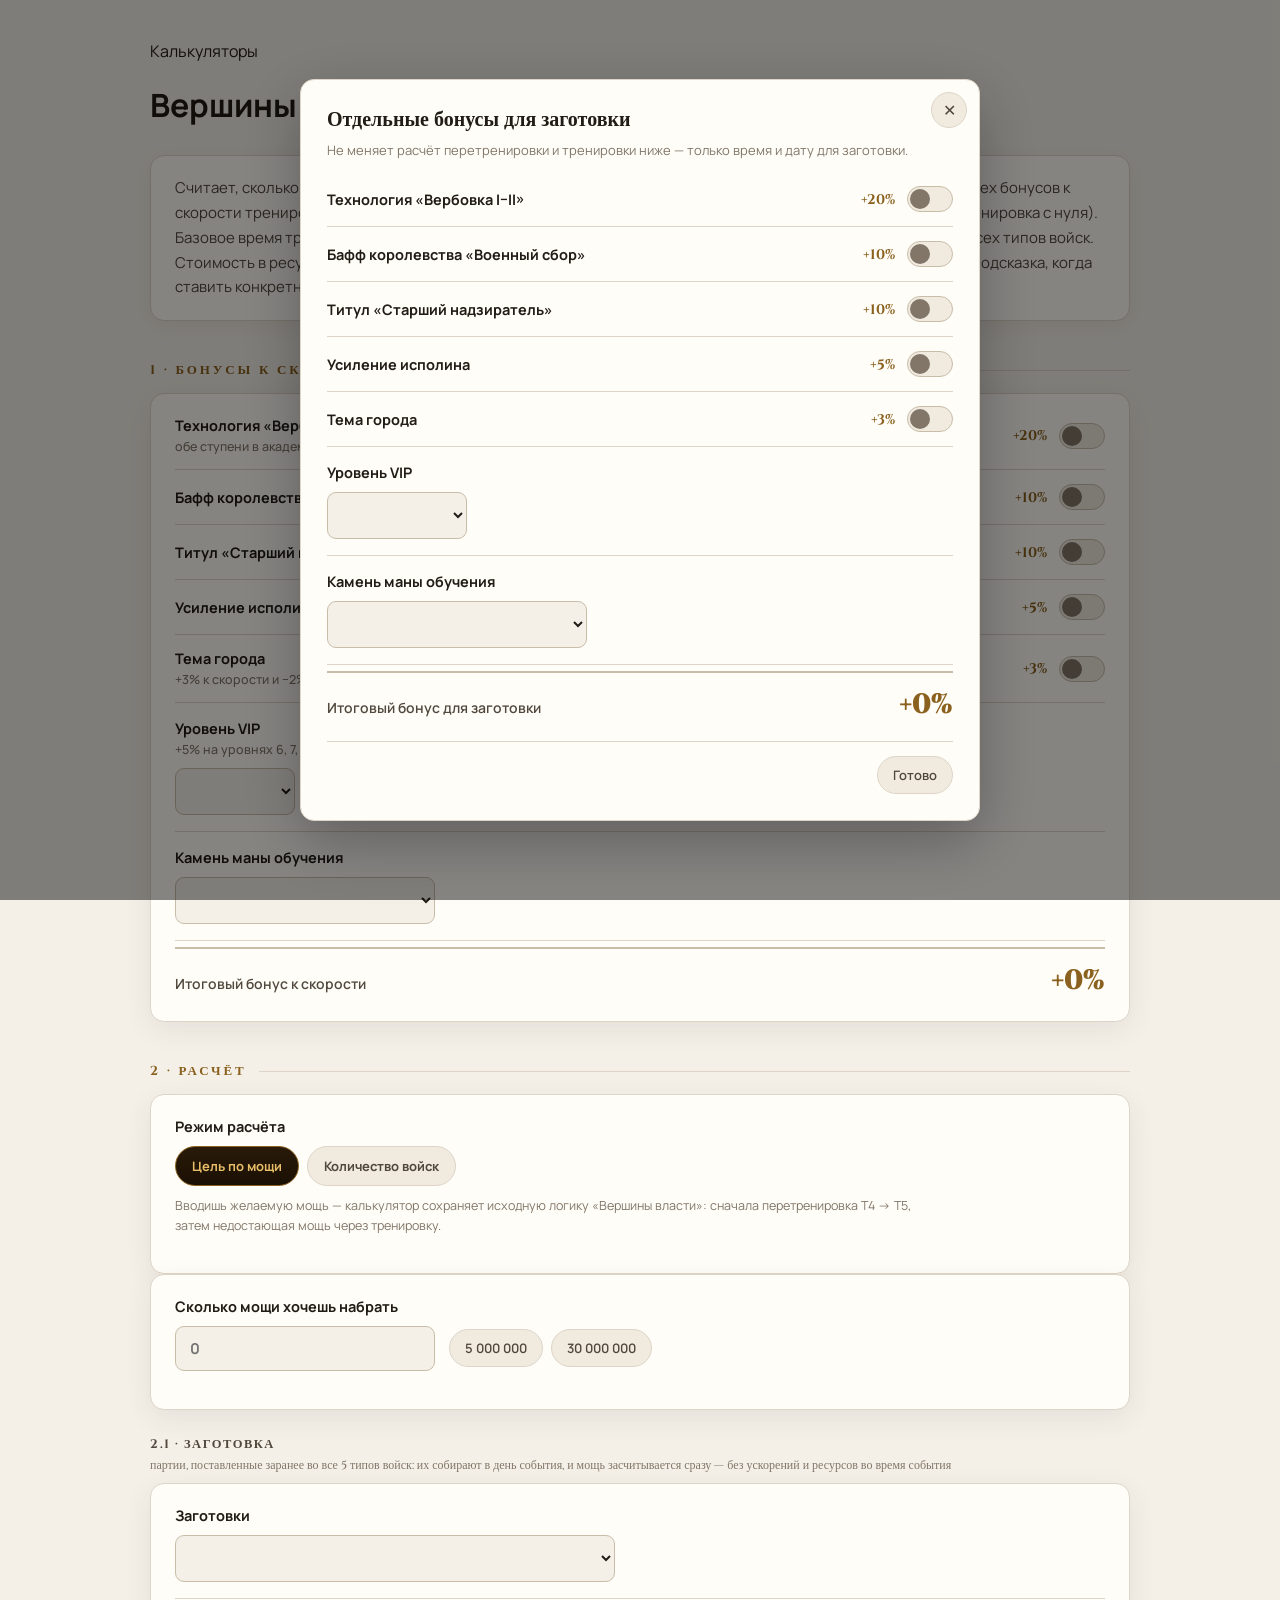
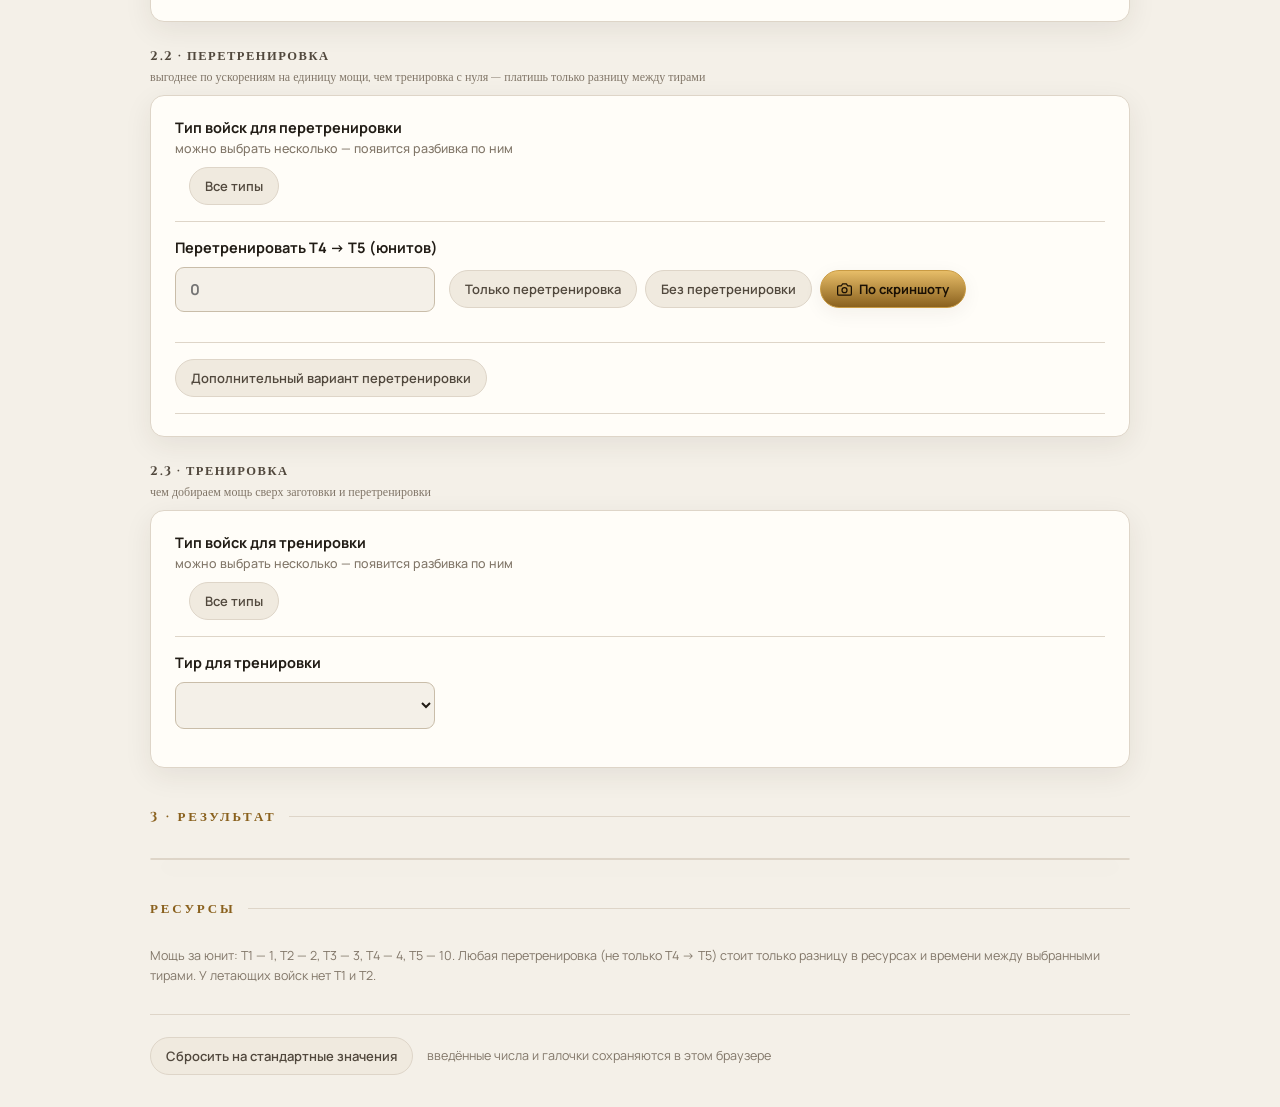
==== power-peak.html @ 8381208c "Add files via upload" ====
<!DOCTYPE html>
<html lang="ru">
<head>
<meta charset="UTF-8" />
<meta name="viewport" content="width=device-width, initial-scale=1.0" />
<title>Калькулятор «Вершины власти» — тренировка войск Call of Dragons | AKAME</title>
<meta name="description" content="Сколько ускорений и ресурсов нужно на тренировку войск в Call of Dragons, чтобы набрать нужную мощь: с учётом всех бонусов к скорости тренировки и перетренировки между любыми тирами." />
<link rel="canonical" href="https://callofdragons.ru/calculators/power-peak.html" />
<link rel="preconnect" href="https://fonts.googleapis.com">
<link rel="preconnect" href="https://fonts.gstatic.com" crossorigin>
<link href="https://fonts.googleapis.com/css2?family=Cinzel:wght@500;700;900&family=Manrope:wght@400;500;600;700&display=swap" rel="stylesheet">
<link rel="stylesheet" href="../styles.css?v=5e5e803d" />
<script>
// Тема ставится до первой отрисовки — иначе при тёмной теме страница моргает светлой.
try { document.documentElement.setAttribute('data-theme', localStorage.getItem('akame-theme') || 'light'); } catch (e) {}
</script>
<style>
/* .vt-modal-backdrop из общего styles.css задаёт display:grid явно, и это
перебивает браузерный [hidden]{display:none} — без этого правила модалка
остаётся видимой (и её не скрыть через .hidden), несмотря на атрибут. */
[hidden] { display: none !important; }
#ppPrepBonusModal[hidden] { display: none !important; }
#ppPrepBonusModal.vt-modal-backdrop {
  position: fixed !important; inset: 0 !important; z-index: 99999 !important;
  display: flex !important; align-items: center !important; justify-content: center !important;
  padding: 24px !important; box-sizing: border-box;
  background: rgba(0,0,0,.48) !important;
  opacity: 1 !important; visibility: visible !important;
}
#ppPrepBonusModal .vt-modal {
  width: min(680px, calc(100vw - 32px)); max-height: min(86vh, 760px);
  overflow: auto; margin: 0 !important; position: relative; box-sizing: border-box;
  background: var(--surface) !important; color: var(--ink) !important;
  border: 1px solid var(--line) !important; border-radius: var(--radius) !important;
  box-shadow: 0 20px 60px rgba(0,0,0,.28) !important;
  padding: 26px !important;
}
#ppPrepBonusModal .vt-modal-close {
  position: absolute; top: 12px; right: 12px; width: 36px; height: 36px;
  display: grid; place-items: center; border: 1px solid var(--line);
  border-radius: 50%; background: var(--surface-2); color: var(--ink-2);
  cursor: pointer; z-index: 2;
}
#ppPrepBonusModal .vt-modal-close:hover { border-color: var(--gold); color: var(--ink); }
#ppPrepBonusModal .vt-modal-title { font-family: 'Cinzel',serif; font-size: 20px; font-weight: 700; color: var(--ink); padding-right: 45px; margin-bottom: 8px; }
#ppPrepBonusModal .vt-modal-sub { color: var(--muted); font-size: 13px; line-height: 1.5; margin-bottom: 12px; }
#ppPrepBonusModal .vt-modal-btns { display:flex; justify-content:flex-end; gap:10px; margin-top:18px; padding-top:14px; border-top:1px solid var(--line); }

.pp-main { padding: 40px 32px 32px; }
.pp-wrap { max-width: 980px; margin: 0 auto; }
.pp-back { display: inline-flex; align-items: center; gap: 7px; font-size: 13px; font-weight: 600; color: var(--muted); margin-bottom: 18px; }
.pp-back:hover { color: var(--gold-deep); }
[data-theme="dark"] .pp-back:hover { color: var(--gold-bright); }

.pp-lead { background: var(--surface); border: 1px solid var(--line); border-radius: var(--radius); padding: 20px 24px; margin: 28px 0 40px; color: var(--ink-2); font-size: 15px; line-height: 1.65; box-shadow: var(--shadow-soft); }
.pp-lead b { color: var(--ink); }

.pp-step { font-family: 'Cinzel', serif; font-size: 13px; font-weight: 700; letter-spacing: 0.22em; text-transform: uppercase; color: var(--gold-deep); margin: 40px 0 14px; display: flex; align-items: center; gap: 12px; }
[data-theme="dark"] .pp-step { color: var(--gold-bright); }
.pp-step::after { content: ''; flex: 1; height: 1px; background: var(--line); }

.pp-subhead { font-family: 'Cinzel', serif; font-size: 12.5px; font-weight: 700; letter-spacing: 0.12em; text-transform: uppercase; color: var(--ink-2); margin: 26px 0 10px; }
.pp-subhead .sub { display: block; font-size: 12px; font-weight: 500; letter-spacing: normal; text-transform: none; color: var(--muted); margin-top: 4px; }

.pp-card { background: var(--surface); border: 1px solid var(--line); border-radius: var(--radius); padding: 8px 24px; box-shadow: var(--shadow-card); }
.pp-card.pad { padding: 22px 24px; }

.pp-row { display: flex; align-items: center; justify-content: space-between; gap: 16px; padding: 14px 0; border-bottom: 1px solid var(--line); cursor: pointer; user-select: none; }
.pp-row:last-child { border-bottom: none; }
.pp-row-lbl { font-size: 14.5px; font-weight: 700; color: var(--ink); }
.pp-row-lbl .sub { display: block; font-size: 12.5px; font-weight: 500; color: var(--muted); margin-top: 3px; }
.pp-row-right { display: flex; align-items: center; gap: 12px; flex-shrink: 0; }
.pp-bonus { font-family: 'Cinzel', serif; font-size: 14px; font-weight: 700; color: var(--gold-deep); white-space: nowrap; }
[data-theme="dark"] .pp-bonus { color: var(--gold-bright); }

.pp-sw { width: 46px; height: 26px; border-radius: 999px; background: var(--surface-2); border: 1px solid var(--line-strong); position: relative; flex-shrink: 0; transition: background 0.2s, border-color 0.2s; }
.pp-sw.on { background: linear-gradient(180deg, var(--gold-bright), var(--gold-deep)); border-color: var(--gold-deep); }
.pp-sw-knob { position: absolute; top: 2px; left: 2px; width: 20px; height: 20px; border-radius: 50%; background: var(--muted); transition: transform 0.2s, background 0.2s; }
.pp-sw.on .pp-sw-knob { transform: translateX(20px); background: #fffaf0; }

.pp-field { padding: 16px 0; border-bottom: 1px solid var(--line); }
.pp-field:last-child { border-bottom: none; }
.pp-card.pad .pp-field:first-child { padding-top: 0; }
.pp-label { display: block; font-size: 14.5px; font-weight: 700; color: var(--ink); margin-bottom: 10px; }
.pp-label .sub { display: block; font-size: 12.5px; font-weight: 500; color: var(--muted); margin-top: 3px; }

.pp-input, .pp-select { width: 100%; max-width: 260px; background: var(--bg); border: 1px solid var(--line-strong); border-radius: var(--radius-sm); color: var(--ink); font: 700 15px 'Manrope', sans-serif; padding: 11px 14px; transition: border-color 0.15s, box-shadow 0.15s; }
.pp-select { cursor: pointer; }
.pp-input:focus, .pp-select:focus { outline: none; border-color: var(--gold); box-shadow: 0 0 0 3px rgba(212,165,72,0.18); }
.pp-inline { display: flex; align-items: center; gap: 14px; flex-wrap: wrap; }

.pp-total { display: flex; align-items: baseline; justify-content: space-between; gap: 16px; padding: 18px 0 4px; margin-top: 6px; border-top: 2px solid var(--line-strong); }
.pp-total-lbl { font-size: 14px; font-weight: 600; color: var(--ink-2); }
.pp-total-val { font-family: 'Cinzel', serif; font-size: 28px; font-weight: 900; color: var(--gold-deep); line-height: 1; }
[data-theme="dark"] .pp-total-val { color: var(--gold-bright); }
.pp-total-sub { font-size: 12.5px; color: var(--muted); padding-bottom: 14px; }

.pp-quick-row { display: flex; gap: 8px; flex-wrap: wrap; }
.pp-quick { padding: 9px 15px; border-radius: 999px; background: var(--surface-2); color: var(--ink-2); border: 1px solid var(--line); font: 600 13px 'Manrope', sans-serif; cursor: pointer; white-space: nowrap; transition: all 0.2s; }
.pp-quick:hover { border-color: var(--gold); color: var(--ink); }
.pp-quick:disabled { opacity: 0.45; cursor: default; border-color: var(--line); color: var(--muted); }
.pp-quick.active { border-color: var(--gold-deep); color: var(--ink); background: linear-gradient(180deg, #2a1a08 0%, #1a1004 100%); color: var(--gold-bright); }
[data-theme="dark"] .pp-quick.active { background: linear-gradient(180deg, var(--gold-bright), var(--gold)); color: #1a1004; border-color: var(--gold-bright); }

.pp-split-after { margin-top: 20px; }
.pp-split-hdr { font-size: 13.5px; font-weight: 700; color: var(--ink-2); margin-bottom: 10px; }
.pp-split-hdr b { font-family: 'Cinzel', serif; color: var(--gold-deep); font-size: 15px; }
[data-theme="dark"] .pp-split-hdr b { color: var(--gold-bright); }
.pp-split-bar { position: relative; height: 28px; border-radius: var(--radius-sm); background: var(--bg); border: 1px solid var(--line); display: flex; overflow: hidden; }
.pp-split-seg { height: 100%; flex-shrink: 0; }
.pp-split-handle { position: absolute; top: 50%; width: 16px; height: 16px; border-radius: 50%; background: var(--surface); border: 2px solid var(--ink-2); transform: translate(-50%,-50%); cursor: ew-resize; box-shadow: 0 2px 6px rgba(0,0,0,0.3); touch-action: none; z-index: 2; transition: border-color 0.12s; }
.pp-split-handle:hover, .pp-split-handle.dragging { border-color: var(--gold-deep); background: var(--gold-bright); }
.pp-split-inputs { display: grid; grid-template-columns: repeat(auto-fit, minmax(118px, 1fr)); gap: 10px; margin-top: 12px; }
.pp-split-in { display: flex; flex-direction: column; gap: 6px; min-width: 0; }
.pp-split-in-lbl { display: flex; align-items: center; gap: 6px; font-size: 11px; font-weight: 700; color: var(--muted); text-transform: uppercase; letter-spacing: 0.04em; white-space: nowrap; overflow: hidden; text-overflow: ellipsis; }
.pp-split-dot { width: 9px; height: 9px; border-radius: 50%; flex-shrink: 0; }
.pp-split-in input { width: 100%; background: var(--bg); border: 1px solid var(--line-strong); border-radius: var(--radius-sm); color: var(--ink); font: 700 14px 'Manrope', sans-serif; padding: 9px 6px; text-align: center; min-width: 0; }
.pp-split-in input:focus { outline: none; border-color: var(--gold); }

.pp-tiles { display: grid; grid-template-columns: repeat(auto-fit, minmax(220px, 1fr)); gap: 18px; }
.pp-tile { background: var(--surface); border: 1px solid var(--line); border-radius: var(--radius); padding: 20px 22px; box-shadow: var(--shadow-card); }
.pp-tile.hero { background: linear-gradient(180deg, color-mix(in srgb, var(--gold-bright) 22%, var(--surface)) 0%, var(--surface) 100%); border-color: var(--gold); }
.pp-tile-lbl { font-size: 11.5px; font-weight: 700; letter-spacing: 0.1em; text-transform: uppercase; color: var(--muted); margin-bottom: 10px; }
.pp-tile-val { font-family: 'Cinzel', serif; font-size: 30px; font-weight: 900; color: var(--ink); line-height: 1.1; word-break: break-word; }
.pp-tile-val.time { font-size: 24px; color: var(--gold-deep); }
[data-theme="dark"] .pp-tile-val.time { color: var(--gold-bright); }
.pp-tile-sub { font-size: 12.5px; color: var(--muted); margin-top: 8px; }

.pp-table { background: var(--surface); border: 1px solid var(--line); border-radius: var(--radius); overflow: hidden; margin-top: 18px; box-shadow: var(--shadow-card); }
.pp-tr { display: grid; grid-template-columns: 1.6fr repeat(3, 1fr); gap: 14px; align-items: center; padding: 15px 22px; border-bottom: 1px solid var(--line); font-size: 14px; }
.pp-tr:last-child { border-bottom: none; }
.pp-tr.head { background: var(--surface-2); font-size: 11px; font-weight: 700; letter-spacing: 0.08em; text-transform: uppercase; color: var(--muted); padding: 11px 22px; }
.pp-td-name { font-weight: 700; color: var(--ink); }
.pp-td-name .sub { display: block; font-size: 12px; font-weight: 500; color: var(--muted); margin-top: 2px; }
.pp-td { text-align: right; font-weight: 700; color: var(--ink-2); white-space: nowrap; }
.pp-td.gold { color: var(--gold-deep); }
[data-theme="dark"] .pp-td.gold { color: var(--gold-bright); }

.pp-res { display: grid; grid-template-columns: repeat(auto-fit, minmax(150px, 1fr)); gap: 14px; }
.pp-res-item { background: var(--surface); border: 1px solid var(--line); border-radius: var(--radius); padding: 16px 18px; display: flex; align-items: center; gap: 13px; box-shadow: var(--shadow-soft); }
.pp-res-ico { width: 36px; height: 36px; flex-shrink: 0; object-fit: contain; }
.pp-res-name { font-size: 11.5px; font-weight: 700; letter-spacing: 0.06em; text-transform: uppercase; color: var(--muted); }
.pp-res-val { font-family: 'Cinzel', serif; font-size: 19px; font-weight: 700; color: var(--ink); margin-top: 3px; }

.pp-note { border: 1px dashed var(--line-strong); border-radius: var(--radius-sm); padding: 14px 18px; font-size: 13px; color: var(--muted); line-height: 1.6; margin-top: 16px; }
.pp-hint { font-size: 12.5px; color: var(--muted); margin-top: 14px; line-height: 1.6; }
.pp-reset-row { display: flex; align-items: center; gap: 14px; flex-wrap: wrap; margin-top: 28px; padding-top: 22px; border-top: 1px solid var(--line); }
.pp-reset-note { font-size: 12.5px; color: var(--muted); }
.pp-prep-info { font-size: 13px; font-weight: 600; color: var(--gold-deep); margin-top: 8px; }
.pp-prep-info:empty { display: none; }
[data-theme="dark"] .pp-prep-info { color: var(--gold-bright); }

.pp-bonus-row { display: flex; align-items: center; justify-content: space-between; gap: 14px; flex-wrap: wrap; }
.pp-check { display: inline-flex; align-items: center; gap: 7px; font-size: 12.5px; font-weight: 600; color: var(--ink-2); cursor: pointer; white-space: nowrap; }
.pp-check input { width: 16px; height: 16px; accent-color: var(--gold-deep); cursor: pointer; }
.pp-advice { font-size: 13px; font-weight: 600; color: var(--ink-2); margin-top: 10px; line-height: 1.55; }
.pp-advice:empty { display: none; }
.pp-label-note { font-size: 12.5px; font-weight: 500; color: var(--muted); text-transform: none; letter-spacing: normal; }
.pp-inline-edit { background: none; border: none; padding: 0; font: inherit; font-weight: 700; color: var(--gold-deep); border-bottom: 1px dashed var(--gold-deep); cursor: pointer; }
[data-theme="dark"] .pp-inline-edit { color: var(--gold-bright); border-bottom-color: var(--gold-bright); }
.pp-inline-edit:hover { opacity: 0.8; }
.pp-advice input[type="datetime-local"] { background: var(--bg); border: 1px solid var(--line-strong); border-radius: var(--radius-sm); color: var(--ink); font: 700 13px 'Manrope', sans-serif; padding: 6px 8px; }

.pp-scan-btn { margin-left: auto; display: inline-flex; align-items: center; gap: 7px; padding: 9px 16px; border-radius: 999px; border: 1px solid var(--gold); background: linear-gradient(180deg, var(--gold-bright), var(--gold-deep)); color: #1a1004; font: 700 13px 'Manrope', sans-serif; cursor: pointer; white-space: nowrap; transition: filter 0.2s, transform 0.2s; box-shadow: var(--shadow-soft); }
.pp-scan-btn:hover { filter: brightness(1.08); transform: translateY(-1px); }
.pp-scan-btn:disabled { opacity: 0.65; cursor: default; transform: none; }
.pp-spin { animation: pp-spin 0.8s linear infinite; }
@keyframes pp-spin { to { transform: rotate(360deg); } }
.pp-scan-available { display: flex; align-items: center; gap: 12px; flex-wrap: wrap; margin-top: 10px; padding: 12px 16px; border: 1px dashed var(--gold); border-radius: var(--radius-sm); background: color-mix(in srgb, var(--gold-bright) 8%, transparent); font-size: 12.5px; color: var(--ink-2); line-height: 1.6; }
.pp-scan-available b { color: var(--ink); }

@media (max-width: 760px) {
.pp-main { padding: 28px 16px 24px; }
.pp-card, .pp-card.pad { padding-left: 18px; padding-right: 18px; }
.pp-input { max-width: none; }
/* Шапка таблицы на телефоне не помещается, поэтому подписи колонок
переезжают в сами ячейки. */
.pp-tr { grid-template-columns: 1fr; gap: 4px; padding: 14px 18px; }
.pp-tr.head { display: none; }
.pp-td { display: flex; justify-content: space-between; align-items: baseline; text-align: left; }
.pp-td::before { content: attr(data-l); font-size: 11.5px; font-weight: 700; letter-spacing: 0.06em; text-transform: uppercase; color: var(--muted); }
.pp-td-name { margin-bottom: 8px; }
.pp-tile-val { font-size: 26px; }
}
</style>

<style>
/* Дополнения для режима ручного количества — исходный CSS калькулятора сохранён выше. */
.pp-mode-card { margin-top: 14px; }
.pp-mode-switch { display:flex; gap:8px; flex-wrap:wrap; }
.pp-mode-btn { border:1px solid var(--line); background:var(--surface-2); color:var(--ink-2); border-radius:999px; padding:10px 16px; font:700 13px 'Manrope',sans-serif; cursor:pointer; }
.pp-mode-btn.active { background:linear-gradient(180deg,#2a1a08 0%,#1a1004 100%); color:var(--gold-bright); border-color:var(--gold-deep); }
[data-theme="dark"] .pp-mode-btn.active { background:linear-gradient(180deg,var(--gold-bright),var(--gold)); color:#1a1004; }
.pp-mode-desc { margin-top:10px; font-size:12.5px; line-height:1.55; color:var(--muted); max-width:760px; }
.pp-manual-grid { display:grid; grid-template-columns:repeat(auto-fit,minmax(170px,1fr)); gap:12px; margin-top:14px; }
.pp-manual-input { display:flex; flex-direction:column; gap:7px; }
.pp-manual-name { font-size:12px; font-weight:700; color:var(--muted); }
.pp-manual-input .pp-input { max-width:none; box-sizing:border-box; }
.pp-tier-mode-switch { display:flex; gap:8px; flex-wrap:wrap; margin-top:10px; }
.pp-tier-common-wrap { margin-top:8px; }
.pp-manual-fresh-item { min-width:0; }
.pp-personal-tier { display:flex; flex-direction:column; gap:7px; margin-bottom:8px; }
.pp-personal-tier .pp-select { max-width:none; box-sizing:border-box; }

/* Локальные чипы типов войск выглядят и ведут себя как кнопка «Все типы». */
.chips { display:flex; gap:8px; flex-wrap:wrap; }
.chips .chip { padding:9px 15px; border-radius:999px; background:var(--surface-2); color:var(--ink-2); border:1px solid var(--line); font:600 13px 'Manrope',sans-serif; cursor:pointer; white-space:nowrap; transition:all .2s; }
.chips .chip:hover { border-color:var(--gold); color:var(--ink); }
.chips .chip.active { border-color:var(--gold-deep); color:var(--gold-bright); background:linear-gradient(180deg,#2a1a08 0%,#1a1004 100%); }
[data-theme="dark"] .chips .chip.active { background:linear-gradient(180deg,var(--gold-bright),var(--gold)); color:#1a1004; border-color:var(--gold-bright); }

/* Бонусы заготовки открываются настоящим модальным окном поверх страницы. */
@media (max-width:600px){ .pp-main{padding:24px 14px 24px}.pp-card.pad{padding:18px 16px}.pp-tr{grid-template-columns:1fr;gap:5px}.pp-tr.head{display:none}.pp-td{text-align:left}.pp-mode-btn{flex:1} }
</style>
</head>
<body>

<main class="pp-main">
<div class="pp-wrap">

<div class="section-head" style="margin-bottom:0;">
<div>
<div class="section-eyebrow">Калькуляторы</div>
<h1 class="section-title">Вершины власти</h1>
</div>
</div>

<div class="pp-lead">
Считает, сколько <b>ускорений</b> и <b>ресурсов</b> уйдёт на тренировку войск, чтобы набрать нужную <b>мощь</b> — с учётом всех бонусов к скорости тренировки и перетренировки между тирами (она выгоднее по ускорениям на единицу мощи, чем тренировка с нуля). Базовое время тренировки одного юнита без бонусов — 15 / 30 / 60 / 80 / 120 секунд для T1–T5, одинаково для всех типов войск. Стоимость в ресурсах бонусами к скорости не меняется. Актуальные даты событий — на странице <a href="../calendar.html">календаря</a>; подсказка, когда ставить конкретную заготовку, — в разделе 2.1 ниже.
</div>

<div class="pp-step">1 · Бонусы к скорости тренировки</div>
<div class="pp-card" id="ppToggles">
<div class="pp-row" data-toggle="recruit">
<div class="pp-row-lbl">Технология «Вербовка I–II»
<span class="sub">обе ступени в академии</span>
</div>
<div class="pp-row-right"><span class="pp-bonus">+20%</span><div class="pp-sw"><div class="pp-sw-knob"></div></div></div>
</div>
<div class="pp-row" data-toggle="kingdom">
<div class="pp-row-lbl">Бафф королевства «Военный сбор»</div>
<div class="pp-row-right"><span class="pp-bonus">+10%</span><div class="pp-sw"><div class="pp-sw-knob"></div></div></div>
</div>
<div class="pp-row" data-toggle="title">
<div class="pp-row-lbl">Титул «Старший надзиратель»</div>
<div class="pp-row-right"><span class="pp-bonus">+10%</span><div class="pp-sw"><div class="pp-sw-knob"></div></div></div>
</div>
<div class="pp-row" data-toggle="titan">
<div class="pp-row-lbl">Усиление исполина</div>
<div class="pp-row-right"><span class="pp-bonus">+5%</span><div class="pp-sw"><div class="pp-sw-knob"></div></div></div>
</div>
<div class="pp-row" data-toggle="cityTheme">
<div class="pp-row-lbl">Тема города
<span class="sub">+3% к скорости и −2% к затратам ресурсов</span>
</div>
<div class="pp-row-right"><span class="pp-bonus">+3%</span><div class="pp-sw"><div class="pp-sw-knob"></div></div></div>
</div>

<div class="pp-field">
<label class="pp-label">Уровень VIP
<span class="sub">+5% на уровнях 6, 7, 10 и 14 — максимум +20%</span>
</label>
<div class="pp-inline">
<select id="ppVip" class="pp-select" style="max-width:120px;"></select>
<span class="pp-bonus" id="ppVipBonus">+0%</span>
</div>
</div>

<div class="pp-field">
<label class="pp-label">Камень маны обучения</label>
<select id="ppStone" class="pp-select"></select>
</div>

<div class="pp-total">
<span class="pp-total-lbl">Итоговый бонус к скорости</span>
<span class="pp-total-val" id="ppTotalBonus">+0%</span>
</div>
<div class="pp-total-sub" id="ppTotalSub"></div>
</div>

<div class="pp-step">2 · Расчёт</div>
<div class="pp-card pad pp-mode-card">
<div class="pp-field">
<label class="pp-label">Режим расчёта</label>
<div class="pp-mode-switch" id="ppModeSwitch">
<button type="button" class="pp-mode-btn active" data-mode="target">Цель по мощи</button>
<button type="button" class="pp-mode-btn" data-mode="manual">Количество войск</button>
</div>
<div class="pp-mode-desc" id="ppModeDesc">Вводишь желаемую мощь — калькулятор сохраняет исходную логику «Вершины власти»: сначала перетренировка T4 → T5, затем недостающая мощь через тренировку.</div>
</div>
</div>
<div class="pp-card pad" id="ppTargetCard">
<div class="pp-field">
<label class="pp-label">Сколько мощи хочешь набрать</label>
<div class="pp-inline">
<input type="text" id="ppTarget" class="pp-input" placeholder="0" inputmode="numeric" autocomplete="off">
<div class="pp-quick-row">
<button type="button" class="pp-quick" data-target="5000000">5 000 000</button>
<button type="button" class="pp-quick" data-target="30000000">30 000 000</button>
</div>
</div>
</div>
</div>

<div class="pp-subhead">2.1 · Заготовка
<span class="sub">партии, поставленные заранее во все 5 типов войск: их собирают в день события, и мощь засчитывается сразу — без ускорений и ресурсов во время события</span>
</div>
<div class="pp-card pad">
<div class="pp-field">
<label class="pp-label">Заготовки</label>
<select id="ppPrep" class="pp-select" style="max-width:440px;"></select>
<div class="pp-prep-info" id="ppPrepInfo"></div>
</div>

<div class="pp-field" id="ppPrepTimeField" style="display:none;">
<div class="pp-bonus-row">
<label class="pp-label" style="margin-bottom:0;">Время тренировки заготовки
<span class="sub" id="ppPrepBonusHint"></span>
</label>
<div class="pp-inline" style="gap:10px;">
<label class="pp-check">
<input type="checkbox" id="ppPrepCustomBonusOn">
Отдельные бонусы для заготовки
</label>
<button type="button" class="pp-quick" id="ppPrepBonusEdit" style="display:none;">Настроить</button>
</div>
</div>
<div class="pp-inline" style="margin-top:10px;">
<span class="pp-bonus" style="font-size:19px;" id="ppPrepTimeValue"></span>
</div>
<div class="pp-advice" id="ppPrepAdvice"></div>
</div>
</div>

<div class="pp-subhead">2.2 · Перетренировка
<span class="sub">выгоднее по ускорениям на единицу мощи, чем тренировка с нуля — платишь только разницу между тирами</span>
</div>
<div class="pp-card pad">
<div class="pp-field pp-target-retrain-controls">
<label class="pp-label">Тип войск для перетренировки
<span class="sub">можно выбрать несколько — появится разбивка по ним</span>
</label>
<div class="pp-inline">
<div class="chips" id="ppRetrainTypeChips"></div>
<button type="button" class="pp-quick" id="ppRetrainAllTypes">Все типы</button>
</div>
</div>

<div class="pp-field pp-manual-retrain-ui" id="ppManualRetrainUI" hidden>
<label class="pp-label">Перетренировка T4 → T5
<span class="sub">введите количество отдельно для каждого типа войск</span>
</label>
<div class="pp-manual-grid" id="ppManualRetrainInputs"></div>
</div>

<div class="pp-field pp-target-retrain-amount">
<label class="pp-label">Перетренировать T4 → T5 (юнитов)</label>
<div class="pp-inline">
<input type="text" id="ppRetrain" class="pp-input" placeholder="0" inputmode="numeric" autocomplete="off">
<div class="pp-quick-row">
<button type="button" class="pp-quick" id="ppOnlyRetrain">Только перетренировка</button>
<button type="button" class="pp-quick" id="ppNoRetrain">Без перетренировки</button>
<button type="button" class="pp-scan-btn" id="ppScanBtn">
<svg viewBox="0 0 24 24" width="15" height="15" fill="none" stroke="currentColor" stroke-width="2" stroke-linecap="round" stroke-linejoin="round"><path d="M23 19a2 2 0 0 1-2 2H3a2 2 0 0 1-2-2V8a2 2 0 0 1 2-2h4l2-3h6l2 3h4a2 2 0 0 1 2 2z"/><circle cx="12" cy="13" r="4"/></svg>
По скриншоту
</button>
<input type="file" id="ppScanFile" accept="image/*" hidden>
</div>
</div>
<div class="pp-hint" id="ppScanResult"></div>
<div class="pp-scan-available" id="ppScanAvailable" hidden>
<span id="ppScanAvailableText"></span>
<button type="button" class="pp-quick" id="ppScanAvailableReset">Сбросить</button>
</div>
</div>

<div class="pp-field pp-split-area" id="ppSplitRetrainArea" style="display:none;">
<div class="pp-split-hdr">Перетренировка T4 → T5 — всего <b id="ppSplitRetrainTotal">0</b></div>
<div class="pp-split-bar" id="ppSplitBarRetrain"></div>
<div class="pp-split-inputs" id="ppSplitInputsRetrain"></div>
</div>

<div class="pp-field">
<button type="button" class="pp-quick" id="ppExtraRetrainToggle">Дополнительный вариант перетренировки</button>
</div>

<div class="pp-field" id="ppExtraRetrainArea" style="display:none;">
<label class="pp-label">Ещё один диапазон
<span class="sub">в дополнение к T4 → T5 выше — заполни руками, сколько юнитов каждого типа переводишь</span>
</label>
<select id="ppExtraRetrainRange" class="pp-select" style="max-width:220px;"></select>
<div class="pp-split-inputs" id="ppExtraRetrainInputs" style="margin-top:14px;"></div>
</div>
</div>

<div class="pp-subhead">2.3 · Тренировка
<span class="sub">чем добираем мощь сверх заготовки и перетренировки</span>
</div>
<div class="pp-card pad">
<div class="pp-field pp-target-fresh-controls">
<label class="pp-label">Тип войск для тренировки
<span class="sub">можно выбрать несколько — появится разбивка по ним</span>
</label>
<div class="pp-inline">
<div class="chips" id="ppFreshTypeChips"></div>
<button type="button" class="pp-quick" id="ppFreshAllTypes">Все типы</button>
</div>
</div>

<div class="pp-field pp-manual-fresh-ui" id="ppManualFreshUI" hidden>
<label class="pp-label">Тренировка с нуля</label>
<div class="pp-tier-mode-switch" id="ppManualTierMode">
<button type="button" class="pp-mode-btn active" data-tier-mode="common">Общий тир для всех</button>
<button type="button" class="pp-mode-btn" data-tier-mode="personal">Персональный тир</button>
</div>
<div id="ppManualCommonTierWrap" class="pp-tier-common-wrap">
<label class="pp-label" style="margin-top:14px;">Тир для всех типов</label>
<select id="ppManualCommonTier" class="pp-select"></select>
</div>
<div class="pp-manual-grid" id="ppManualFreshInputs"></div>
</div>

<div class="pp-field pp-target-fresh-tier">
<label class="pp-label">Тир для тренировки</label>
<select id="ppFreshTier" class="pp-select"></select>
<div class="pp-split-area pp-split-after" id="ppSplitFreshArea" style="display:none;">
<div class="pp-split-hdr">Тренировка с нуля — всего <b id="ppSplitFreshTotal">0</b></div>
<div class="pp-split-bar" id="ppSplitBarFresh"></div>
<div class="pp-split-inputs" id="ppSplitInputsFresh"></div>
</div>
</div>
</div>

<div class="pp-step">3 · Результат</div>
<div class="pp-tiles" id="ppTiles"></div>
<div class="pp-table" id="ppTable"></div>

<div class="pp-step">Ресурсы</div>
<div class="pp-res" id="ppRes"></div>
<div id="ppNotes"></div>

<div class="pp-hint">Мощь за юнит: T1 — 1, T2 — 2, T3 — 3, T4 — 4, T5 — 10. Любая перетренировка (не только T4 → T5) стоит только разницу в ресурсах и времени между выбранными тирами. У летающих войск нет T1 и T2.</div>

<div class="pp-reset-row">
<button type="button" class="pp-quick" id="ppReset">Сбросить на стандартные значения</button>
<span class="pp-reset-note">введённые числа и галочки сохраняются в этом браузере</span>
</div>

</div>
</main>

<div class="vt-modal-backdrop" id="ppPrepBonusModal" hidden>
<div class="vt-modal" role="dialog" aria-modal="true">
<button class="vt-modal-close" id="ppPrepBonusModalClose" aria-label="Закрыть">✕</button>
<div class="vt-modal-title">Отдельные бонусы для заготовки</div>
<div class="vt-modal-sub">Не меняет расчёт перетренировки и тренировки ниже — только время и дату для заготовки.</div>

<div class="pp-row" data-ptoggle="recruit">
<div class="pp-row-lbl">Технология «Вербовка I–II»</div>
<div class="pp-row-right"><span class="pp-bonus">+20%</span><div class="pp-sw"><div class="pp-sw-knob"></div></div></div>
</div>
<div class="pp-row" data-ptoggle="kingdom">
<div class="pp-row-lbl">Бафф королевства «Военный сбор»</div>
<div class="pp-row-right"><span class="pp-bonus">+10%</span><div class="pp-sw"><div class="pp-sw-knob"></div></div></div>
</div>
<div class="pp-row" data-ptoggle="title">
<div class="pp-row-lbl">Титул «Старший надзиратель»</div>
<div class="pp-row-right"><span class="pp-bonus">+10%</span><div class="pp-sw"><div class="pp-sw-knob"></div></div></div>
</div>
<div class="pp-row" data-ptoggle="titan">
<div class="pp-row-lbl">Усиление исполина</div>
<div class="pp-row-right"><span class="pp-bonus">+5%</span><div class="pp-sw"><div class="pp-sw-knob"></div></div></div>
</div>
<div class="pp-row" data-ptoggle="cityTheme">
<div class="pp-row-lbl">Тема города</div>
<div class="pp-row-right"><span class="pp-bonus">+3%</span><div class="pp-sw"><div class="pp-sw-knob"></div></div></div>
</div>

<div class="pp-field">
<label class="pp-label">Уровень VIP</label>
<select id="ppPrepBonusVip" class="pp-select" style="max-width:140px;"></select>
</div>
<div class="pp-field">
<label class="pp-label">Камень маны обучения</label>
<select id="ppPrepBonusStone" class="pp-select"></select>
</div>

<div class="pp-total">
<span class="pp-total-lbl">Итоговый бонус для заготовки</span>
<span class="pp-total-val" id="ppPrepBonusModalTotal">+0%</span>
</div>

<div class="vt-modal-btns">
<button type="button" class="pp-quick" id="ppPrepBonusModalDone">Готово</button>
</div>
</div>
</div>

<script>
(function () {
'use strict';

// ── Тема ──
var SUN = '<svg viewBox="0 0 24 24" width="18" height="18" fill="none" stroke="currentColor" stroke-width="2" stroke-linecap="round"><circle cx="12" cy="12" r="4"/><path d="M12 2v2M12 20v2M4.93 4.93l1.41 1.41M17.66 17.66l1.41 1.41M2 12h2M20 12h2M4.93 19.07l1.41-1.41M17.66 6.34l1.41-1.41"/></svg>';
var MOON = '<svg viewBox="0 0 24 24" width="18" height="18" fill="none" stroke="currentColor" stroke-width="2" stroke-linecap="round"><path d="M21 12.79A9 9 0 1 1 11.21 3 7 7 0 0 0 21 12.79z"/></svg>';
// дотренировалась намного раньше времени.
var PEAK_READY_BUFFER_HOURS = 15;
var nearestPeakStart = null; // Date | null — начало ближайшей «Вершины власти»
var nearestPeakEnd = null; // Date | null — последний день того же события
var nearestPeakFetched = false;
// Желаемое время готовности заготовки можно задать вручную вместо
// авто-расчёта (начало события + запас) — кликом по дате в подсказке.
// Сбрасывается при перезагрузке страницы, не сохраняется.
var prepReadyOverride = null;
var prepReadyEditing = false;

function fetchNearestPeakEvent() {
var now = new Date();
var tMin = now.toISOString();
var tMax = new Date(now.getTime() + 60 * 86400000).toISOString();
var url = 'https://www.googleapis.com/calendar/v3/calendars/' + encodeURIComponent(GCAL_ID) +
'/events?key=' + GCAL_API_KEY + '&timeMin=' + encodeURIComponent(tMin) + '&timeMax=' + encodeURIComponent(tMax) +
'&singleEvents=true&orderBy=startTime&maxResults=10&q=' + encodeURIComponent('Вершины власти');
fetch(url)
.then(function (r) { if (!r.ok) throw new Error('http ' + r.status); return r.json(); })
.then(function (data) {
var ev = (data.items || []).filter(function (e) { return /вершин/i.test(e.summary || ''); })[0];
if (ev) {
nearestPeakStart = new Date(ev.start.dateTime || (ev.start.date + 'T00:00:00Z'));
if (ev.end.dateTime) {
nearestPeakEnd = new Date(ev.end.dateTime);
} else if (ev.end.date) {
// Google API: конец all-day события не включает последний день.
nearestPeakEnd = new Date(new Date(ev.end.date + 'T00:00:00Z').getTime() - 86400000);
}
}
nearestPeakFetched = true;
render();
})
.catch(function () { nearestPeakFetched = true; render(); });
}
fetchNearestPeakEvent();

// Момент, к которому должны быть готовы войска — вручную заданный, либо
// начало ближайшей «Вершины власти» плюс запас.
function effectiveReadyBy() {
if (prepReadyOverride) return prepReadyOverride;
return nearestPeakStart ? new Date(nearestPeakStart.getTime()) : null;
}

// Показывает "до начала события X, ближайшие «Вершины власти» пройдут с A по Б"
// рядом с заголовком «Заготовки» — только если такое событие ещё не началось.
function nearestPeakNoteText() {
if (!nearestPeakStart || nearestPeakStart.getTime() <= Date.now()) return '';
var dOpts = { day: 'numeric', month: 'long', timeZone: 'UTC' };
var sameMonth = nearestPeakEnd && nearestPeakStart.getUTCMonth() === nearestPeakEnd.getUTCMonth() && nearestPeakStart.getUTCFullYear() === nearestPeakEnd.getUTCFullYear();
var startStr = sameMonth ? nearestPeakStart.toLocaleDateString('ru-RU', { day: 'numeric', timeZone: 'UTC' }) : nearestPeakStart.toLocaleDateString('ru-RU', dOpts);
var endStr = nearestPeakEnd ? nearestPeakEnd.toLocaleDateString('ru-RU', dOpts) : nearestPeakStart.toLocaleDateString('ru-RU', dOpts);
var untilStr = fmtDuration((nearestPeakStart.getTime() - Date.now()) / 1000);
return '(до начала события ' + untilStr + ', ближайшие «Вершины власти» пройдут с ' + startStr + ' по ' + endStr + ')';
}

// "YYYY-MM-DDTHH:mm" для <input type="datetime-local"> — цифры читаются как UTC,
// без пересчёта в часовой пояс браузера.
function isoLocalUTC(d) {
var p2 = function (n) { return String(n).padStart(2, '0'); };
return d.getUTCFullYear() + '-' + p2(d.getUTCMonth() + 1) + '-' + p2(d.getUTCDate()) + 'T' + p2(d.getUTCHours()) + ':' + p2(d.getUTCMinutes());
}

function updatePrepSection(r) {
var p = PREPS.filter(function (x) { return x.id === state.prep; })[0];
var field = document.getElementById('ppPrepTimeField');
if (!p || !p.kind) { field.style.display = 'none'; return; }
field.style.display = '';

var bonus = prepBonusPct();
document.getElementById('ppPrepCustomBonusOn').checked = state.prepCustomBonusOn;
document.getElementById('ppPrepBonusEdit').style.display = state.prepCustomBonusOn ? '' : 'none';
document.getElementById('ppPrepBonusHint').textContent = state.prepCustomBonusOn
? '— свой набор, +' + bonus + '%'
: '— как в разделе 1, +' + bonus + '%';

var sec = prepTrainSeconds(p, bonus);
document.getElementById('ppPrepTimeValue').textContent = fmtDuration(sec);
renderPrepAdvice(sec);
}

function renderPrepAdvice(sec) {
var adviceEl = document.getElementById('ppPrepAdvice');
var readyBy = prepReadyOverride || nearestPeakStart || null;

adviceEl.innerHTML = '';
adviceEl.appendChild(document.createTextNode('Хочу, чтобы заготовка была готова к: '));
var input = document.createElement('input');
input.type = 'datetime-local';
input.value = readyBy ? isoLocalUTC(readyBy) : '';
input.setAttribute('aria-label', 'Время начала события');
adviceEl.appendChild(input);
adviceEl.appendChild(document.createTextNode(' UTC '));
var applyBtn = document.createElement('button');
applyBtn.type = 'button'; applyBtn.className = 'pp-quick'; applyBtn.textContent = 'Применить';
applyBtn.addEventListener('click', function () {
if (input.value) {
  prepReadyOverride = new Date(input.value + ':00Z');
  prepReadyEditing = false;
  render();
}
});
adviceEl.appendChild(applyBtn);

if (!readyBy) {
  var hint = document.createElement('div');
  hint.className = 'pp-hint';
  hint.textContent = 'Укажи момент начала события — окончание тренировки будет рассчитано ровно на это время.';
  adviceEl.appendChild(hint);
  return;
}

var needDate = new Date(readyBy.getTime() - sec * 1000);
var dOpts = { day: 'numeric', month: 'long', year: 'numeric', timeZone: 'UTC' };
var tOpts = { hour: '2-digit', minute: '2-digit', timeZone: 'UTC' };
var startStr = needDate.toLocaleDateString('ru-RU', dOpts) + ', ' + needDate.toLocaleTimeString('ru-RU', tOpts) + ' UTC';
var endStr = readyBy.toLocaleDateString('ru-RU', dOpts) + ', ' + readyBy.toLocaleTimeString('ru-RU', tOpts) + ' UTC';
var calcLine = document.createElement('div');
calcLine.className = 'pp-hint';
calcLine.innerHTML = 'Начать тренировку: <b>' + startStr + '</b><br>Окончание тренировки: <b>' + endStr + '</b>';
adviceEl.appendChild(calcLine);
}

// ── Отдельные бонусы для заготовки (не трогают расчёт калькулятора) ──
var prepBonusModal = document.getElementById('ppPrepBonusModal');
prepBonusModal.querySelectorAll('[data-ptoggle]').forEach(function (row) {
row.addEventListener('click', function () {
state.prepCustomToggles[row.dataset.ptoggle] = !state.prepCustomToggles[row.dataset.ptoggle];
renderPrepBonusModal();
render();
});
});
var prepBonusVipSel = document.getElementById('ppPrepBonusVip');
var prepBonusVipOpts = [];
for (var pbv = 1; pbv <= 16; pbv++) prepBonusVipOpts.push('<option value="' + pbv + '">' + (pbv === 16 ? 'VIP S' : 'VIP ' + pbv) + '</option>');
prepBonusVipSel.innerHTML = prepBonusVipOpts.join('');
prepBonusVipSel.addEventListener('change', function () {
var v = parseInt(prepBonusVipSel.value, 10);
state.prepCustomVip = isFinite(v) ? Math.max(1, Math.min(16, v)) : 1;
renderPrepBonusModal();
render();
});
var prepBonusStoneSel = document.getElementById('ppPrepBonusStone');
prepBonusStoneSel.innerHTML = MANA_STONES.map(function (s) {
return '<option value="' + s.id + '">' + s.ru + (s.bonus ? ' +' + s.bonus + '%' : '') + '</option>';
}).join('');
prepBonusStoneSel.addEventListener('change', function () {
state.prepCustomStone = prepBonusStoneSel.value;
renderPrepBonusModal();
render();
});
function renderPrepBonusModal() {
prepBonusModal.querySelectorAll('[data-ptoggle]').forEach(function (row) {
row.querySelector('.pp-sw').classList.toggle('on', !!state.prepCustomToggles[row.dataset.ptoggle]);
});
prepBonusVipSel.value = state.prepCustomVip;
prepBonusStoneSel.value = state.prepCustomStone;
document.getElementById('ppPrepBonusModalTotal').textContent = '+' + totalBonusFrom(state.prepCustomToggles, state.prepCustomVip, state.prepCustomStone) + '%';
}
function openPrepBonusModal() { renderPrepBonusModal(); prepBonusModal.hidden = false; prepBonusModal.setAttribute('aria-hidden','false'); document.body.style.overflow = 'hidden'; }
function closePrepBonusModal() { prepBonusModal.hidden = true; prepBonusModal.setAttribute('aria-hidden','true'); document.body.style.overflow = ''; render(); }
document.getElementById('ppPrepBonusModalClose').addEventListener('click', closePrepBonusModal);
document.getElementById('ppPrepBonusModalDone').addEventListener('click', closePrepBonusModal);
prepBonusModal.addEventListener('click', function (e) { if (e.target === prepBonusModal) closePrepBonusModal(); });
document.addEventListener('keydown', function (e) { if (e.key === 'Escape' && !prepBonusModal.hidden) closePrepBonusModal(); });
prepBonusModal.setAttribute('aria-hidden','true');

document.getElementById('ppPrepCustomBonusOn').addEventListener('change', function (e) {
state.prepCustomBonusOn = e.target.checked;
if (state.prepCustomBonusOn) {
// Стартуем с текущих значений шага 1 — дальше их можно поправить отдельно.
state.prepCustomToggles = Object.assign({}, state.toggles);
state.prepCustomVip = state.vip;
state.prepCustomStone = state.stone;
openPrepBonusModal();
}
render();
});
document.getElementById('ppPrepBonusEdit').addEventListener('click', openPrepBonusModal);

// Сколько сейчас даёт дополнительный вариант перетренировки.
function currentExtraGain() {
if (!state.retrainExtraOn) return 0;
var r = RETRAIN_RANGES.filter(function (x) { return x.id === state.retrainExtraRange; })[0];
return r ? state.retrainExtra * retrainRangePower(r) : 0;
}

// Сколько юнитов доп. варианта хватит, чтобы закрыть остаток цели после
// заготовки и базовой перетренировки — больше вводить незачем.
function extraNeededForTarget() {
if (state.target <= 0) return 0;
var range = RETRAIN_RANGES.filter(function (x) { return x.id === state.retrainExtraRange; })[0];
if (!range) return 0;
var remaining = eventTarget() - state.retrain * RETRAIN_POWER;
return remaining > 0 ? Math.ceil(remaining / retrainRangePower(range)) : 0;
}

// Больше, чем нужно на остаток цели (после заготовки и доп. варианта),
// перетренировывать незачем — верхняя граница округляется вверх, чтобы
// одной перетренировкой можно было закрыть его целиком.
function retrainForWholeTarget() {
var t = eventTarget() - currentExtraGain();
return t > 0 ? Math.ceil(t / RETRAIN_POWER) : 0;
}
function clampRetrainToTarget() {
var max = retrainMaxAllowed();
if (isFinite(max) && state.retrain > max) state.retrain = Math.max(0, max);
}
var targetInput = document.getElementById('ppTarget');
var retrainInput = document.getElementById('ppRetrain');
targetInput.addEventListener('input', function () {
state.target = formatInputLive(targetInput);
clampRetrainToTarget();
retrainInput.value = formatNum(state.retrain);
render();
});
retrainInput.addEventListener('input', function () {
state.retrain = formatInputLive(retrainInput);
clampRetrainToTarget();
retrainInput.value = formatNum(state.retrain);
render();
});

document.querySelectorAll('.pp-quick[data-target]').forEach(function (btn) {
btn.addEventListener('click', function () {
state.target = parseInt(btn.dataset.target, 10);
targetInput.value = formatNum(state.target);
clampRetrainToTarget();
retrainInput.value = formatNum(state.retrain);
render();
});
});

var onlyRetrainBtn = document.getElementById('ppOnlyRetrain');
onlyRetrainBtn.addEventListener('click', function () {
var max = retrainMaxAllowed();
state.retrain = isFinite(max) ? max : retrainForWholeTarget();
retrainInput.value = formatNum(state.retrain);
render();
});

var noRetrainBtn = document.getElementById('ppNoRetrain');
noRetrainBtn.addEventListener('click', function () {
state.retrain = 0;
retrainInput.value = '';
render();
});

// ── Дополнительный вариант перетренировки: без ползунков, все 5 типов
// заполняются руками независимо друг от друга и от чипов перетренировки выше. ──
var extraToggleBtn = document.getElementById('ppExtraRetrainToggle');
var extraArea = document.getElementById('ppExtraRetrainArea');
var extraRangeSel = document.getElementById('ppExtraRetrainRange');
var extraInputsEl = document.getElementById('ppExtraRetrainInputs');
var extraInputs = {};

extraRangeSel.innerHTML = RETRAIN_RANGES.map(function (r) {
return '<option value="' + r.id + '">' + retrainRangeLabel(r) + ' · +' + retrainRangePower(r) + ' мощи за юнита</option>';
}).join('');
extraRangeSel.value = state.retrainExtraRange;
extraRangeSel.addEventListener('change', function () {
state.retrainExtraRange = extraRangeSel.value;
clampRetrainToTarget();
retrainInput.value = formatNum(state.retrain);
render();
});

function recomputeExtraTotal() {
state.retrainExtra = TYPE_IDS.reduce(function (s, id) { return s + (state.split.retrainExtra[id] || 0); }, 0);
}

TROOP_TYPES.forEach(function (t) {
var wrap = document.createElement('div');
wrap.className = 'pp-split-in';
var lbl = document.createElement('div');
lbl.className = 'pp-split-in-lbl';
lbl.innerHTML = '<span class="pp-split-dot" style="background:' + t.color + '"></span>' + t.ru;
var inp = document.createElement('input');
inp.type = 'text'; inp.inputMode = 'numeric'; inp.autocomplete = 'off';
wrap.appendChild(lbl); wrap.appendChild(inp);
extraInputsEl.appendChild(wrap);
extraInputs[t.id] = inp;
inp.addEventListener('input', function () {
var v = formatInputLive(inp, true);
if (state.target > 0) {
var otherSum = TYPE_IDS.reduce(function (s, id) { return id === t.id ? s : s + state.split.retrainExtra[id]; }, 0);
v = Math.max(0, Math.min(v, extraNeededForTarget() - otherSum));
}
state.split.retrainExtra[t.id] = v;
inp.value = formatNum(v, true);
recomputeExtraTotal();
clampRetrainToTarget();
retrainInput.value = formatNum(state.retrain);
render();
});
});

function renderExtraInputs() {
TYPE_IDS.forEach(function (id) {
var inp = extraInputs[id];
if (document.activeElement !== inp) inp.value = formatNum(state.split.retrainExtra[id], true);
});
}

extraToggleBtn.addEventListener('click', function () {
state.retrainExtraOn = !state.retrainExtraOn;
if (!state.retrainExtraOn) {
TYPE_IDS.forEach(function (id) { state.split.retrainExtra[id] = 0; });
state.retrainExtra = 0;
renderExtraInputs();
}
render();
});

// ── Тир для тренировки с нуля ──
var freshSel = document.getElementById('ppFreshTier');
function fillFreshTiers() {
// Когда выбран один тип войск, не предлагаем тиры, которых у него нет
// (у летающих нет T1 и T2).
var allowed = TIERS.filter(function (t) { return isSplit(state.freshTypes) || costKnown(mainType(state.freshTypes), t); });
if (allowed.indexOf(state.freshTier) < 0) state.freshTier = allowed[allowed.length - 1];
freshSel.innerHTML = allowed.map(function (t) {
return '<option value="' + t + '">' + t.toUpperCase() + ' · +' + POWER[t] + ' мощи за юнита</option>';
}).join('');
freshSel.value = state.freshTier;
}
freshSel.addEventListener('change', function () { state.freshTier = freshSel.value; render(); });

// ── Расчёт ──
function calc() {
var bonusPct = totalBonusPct();
var mult = 1 + bonusPct / 100;
var freshTier = state.freshTier;
var resMult = state.toggles.cityTheme ? (1 - CITY_THEME_RES_DISCOUNT) : 1;

// Заготовка засчитывается первой и в ускорения с ресурсами события не входит:
// её оплатили до старта.
var prep = prepInfo();
var target = eventTarget();

var extraRange = RETRAIN_RANGES.filter(function (x) { return x.id === state.retrainExtraRange; })[0];
var extraCount = state.retrainExtraOn ? state.retrainExtra : 0;
var extraPerUnit = extraRange ? retrainRangePower(extraRange) : 0;
var extraPowerGain = extraCount * extraPerUnit;

var retrainPowerGain = state.retrain * RETRAIN_POWER;
var remainingPower = Math.max(0, target - retrainPowerGain - extraPowerGain);
var freshUnits = target > 0 ? Math.ceil(remainingPower / POWER[freshTier]) : 0;
var freshPowerGain = freshUnits * POWER[freshTier];

// При одном выбранном типе войск вся раскладка уходит ему — отдельной ветки
// расчёта для этого случая не нужно. Доп. вариант заполняется руками —
// его раскладку не пересчитываем.
rescaleSplit(state.split.retrain, state.retrain, state.splitManual.retrain, state.retrainTypes, availableFor);
rescaleSplit(state.split.fresh, freshUnits, state.splitManual.fresh, state.freshTypes);

// Время одинаково для всех типов войск, поэтому от разбивки не зависит.
var retrainSec = state.retrain * (SEC_PER_UNIT.t5 - SEC_PER_UNIT.t4) / mult;
var extraSec = extraRange ? extraCount * (SEC_PER_UNIT[extraRange.to] - SEC_PER_UNIT[extraRange.from]) / mult : 0;
var freshSec = freshUnits * SEC_PER_UNIT[freshTier] / mult;

var retrainRes = zeroRes(), extraRes = zeroRes(), freshRes = zeroRes();
var missing = [];
function noteMissing(typeId, tier) {
var name = TROOP_TYPES.filter(function (t) { return t.id === typeId; })[0].ru;
var label = name + ' ' + tier.toUpperCase();
if (missing.indexOf(label) < 0) missing.push(label);
}
function addRetrain(typeId, count) {
if (count <= 0) return;
if (costKnown(typeId, 't5') && costKnown(typeId, 't4')) addInto(retrainRes, diffRes(costOf(typeId, 't5'), costOf(typeId, 't4')), count);
else noteMissing(typeId, 't5');
}
function addExtraRetrain(typeId, count) {
if (count <= 0 || !extraRange) return;
if (costKnown(typeId, extraRange.to) && costKnown(typeId, extraRange.from)) addInto(extraRes, diffRes(costOf(typeId, extraRange.to), costOf(typeId, extraRange.from)), count);
else noteMissing(typeId, extraRange.to);
}
function addFresh(typeId, count) {
if (count <= 0) return;
if (costKnown(typeId, freshTier)) addInto(freshRes, costOf(typeId, freshTier), count);
else noteMissing(typeId, freshTier);
}
state.retrainTypes.forEach(function (id) {
addRetrain(id, state.split.retrain[id]);
});
// Доп. вариант не привязан к выбранным чипам — считаем по всем 5 типам,
// раз заполняется руками независимо от них.
TYPE_IDS.forEach(function (id) {
addExtraRetrain(id, state.split.retrainExtra[id]);
});
state.freshTypes.forEach(function (id) {
addFresh(id, state.split.fresh[id]);
});
retrainRes = scaleRes(retrainRes, resMult);
extraRes = scaleRes(extraRes, resMult);
freshRes = scaleRes(freshRes, resMult);

return {
bonusPct: bonusPct, freshUnits: freshUnits, prep: prep,
retrainPowerGain: retrainPowerGain, extraPowerGain: extraPowerGain, freshPowerGain: freshPowerGain,
extraCount: extraCount, extraRange: extraRange,
totalPowerGained: prep.power + retrainPowerGain + extraPowerGain + freshPowerGain,
retrainSec: retrainSec, extraSec: extraSec, freshSec: freshSec, totalSec: retrainSec + extraSec + freshSec,
totalRes: sumRes(sumRes(retrainRes, extraRes), freshRes), missing: missing, resMult: resMult,
};
}

// ── Отрисовка ──
function render() {
document.querySelectorAll('#ppRetrainTypeChips .chip[data-type]').forEach(function (c) {
c.classList.toggle('active', state.retrainTypes.indexOf(c.dataset.type) >= 0);
});
document.getElementById('ppRetrainAllTypes').classList.toggle('active', state.retrainTypes.length === TYPE_IDS.length);
document.querySelectorAll('#ppFreshTypeChips .chip[data-type]').forEach(function (c) {
c.classList.toggle('active', state.freshTypes.indexOf(c.dataset.type) >= 0);
});
document.getElementById('ppFreshAllTypes').classList.toggle('active', state.freshTypes.length === TYPE_IDS.length);

var retrainSplitOn = isSplit(state.retrainTypes);
var freshSplitOn = isSplit(state.freshTypes);
document.getElementById('ppSplitRetrainArea').style.display = retrainSplitOn ? '' : 'none';
document.getElementById('ppSplitFreshArea').style.display = freshSplitOn ? '' : 'none';

var typesKeyRetrain = state.retrainTypes.join(',');
if (typesKeyRetrain !== splitKeyRetrain) {
splitKeyRetrain = typesKeyRetrain;
splitBarRetrain.build(state.retrainTypes);
}
var typesKeyFresh = state.freshTypes.join(',');
if (typesKeyFresh !== splitKeyFresh) {
splitKeyFresh = typesKeyFresh;
splitBarFresh.build(state.freshTypes);
}

onlyRetrainBtn.disabled = eventTarget() <= 0;
noRetrainBtn.disabled = state.retrain <= 0;

extraToggleBtn.classList.toggle('active', state.retrainExtraOn);
extraArea.style.display = state.retrainExtraOn ? '' : 'none';
if (state.retrainExtraOn) renderExtraInputs();

document.querySelectorAll('[data-toggle]').forEach(function (row) {
row.querySelector('.pp-sw').classList.toggle('on', !!state.toggles[row.dataset.toggle]);
});
document.getElementById('ppVipBonus').textContent = '+' + vipBonus(state.vip) + '%';
document.getElementById('ppTotalBonus').textContent = '+' + totalBonusPct() + '%';
document.getElementById('ppTotalSub').textContent = state.toggles.cityTheme
? 'Тема города также срезает затраты в ресурсах на 2%'
: '';

fillFreshTiers();

var r = calc();
updatePrepSection(r);

if (retrainSplitOn) {
document.getElementById('ppSplitRetrainTotal').textContent = fmt(state.retrain);
splitBarRetrain.update();
}
renderScanAvailable();
if (freshSplitOn) {
document.getElementById('ppSplitFreshTotal').textContent = fmt(r.freshUnits);
splitBarFresh.update();
}

var prep = r.prep;
document.getElementById('ppPrepInfo').textContent = prep.units
? 'По ' + fmt(prep.perType) + ' юнитов ' + prep.tierLabel + ' в каждый из ' + TROOP_TYPES.length +
' типов войск — всего ' + fmt(prep.units) + ', это +' + fmt(prep.power) + ' мощи сразу в день события'
: '';

var targetSub = state.target > 0 ? 'Цель: ' + fmt(state.target) : 'укажи цель по мощи';
if (prep.units) targetSub += ' · заготовка ' + fmt(prep.power);
document.getElementById('ppTiles').innerHTML =
'<div class="pp-tile hero"><div class="pp-tile-lbl">Набрано мощи</div>' +
'<div class="pp-tile-val">' + fmt(r.totalPowerGained) + '</div>' +
'<div class="pp-tile-sub">' + targetSub + '</div></div>' +
'<div class="pp-tile"><div class="pp-tile-lbl">Тренировать в событии</div>' +
'<div class="pp-tile-val">' + fmt(state.retrain + r.extraCount + r.freshUnits) + '</div>' +
'<div class="pp-tile-sub">' + fmt(state.retrain + r.extraCount) + ' перетрен. + ' + fmt(r.freshUnits) + ' с нуля</div></div>' +
'<div class="pp-tile"><div class="pp-tile-lbl">Нужно ускорений на</div>' +
'<div class="pp-tile-val time">' + fmtDuration(r.totalSec) + '</div>' +
'<div class="pp-tile-sub">с бонусом +' + r.bonusPct + '% к скорости</div></div>';

document.getElementById('ppTable').innerHTML =
'<div class="pp-tr head"><div>Способ</div><div class="pp-td">Юнитов</div><div class="pp-td">Мощь</div><div class="pp-td">Ускорения</div></div>' +
(prep.units
? '<div class="pp-tr"><div class="pp-td-name">Заготовка<span class="sub">' + prep.tierLabel + ' · по ' + fmt(prep.perType) +
' в ' + TROOP_TYPES.length + ' типов войск · +' + prep.perUnit + ' мощи за юнита</span></div>' +
'<div class="pp-td" data-l="Юнитов">' + fmt(prep.units) + '</div><div class="pp-td" data-l="Мощь">' + fmt(prep.power) + '</div>' +
'<div class="pp-td" data-l="Ускорения">заранее</div></div>'
: '') +
'<div class="pp-tr"><div class="pp-td-name">Перетренировка T4 → T5<span class="sub">+6 мощи за юнита</span></div>' +
'<div class="pp-td" data-l="Юнитов">' + fmt(state.retrain) + '</div><div class="pp-td" data-l="Мощь">' + fmt(r.retrainPowerGain) + '</div>' +
'<div class="pp-td gold" data-l="Ускорения">' + fmtDuration(r.retrainSec) + '</div></div>' +
(r.extraCount > 0 && r.extraRange
? '<div class="pp-tr"><div class="pp-td-name">Доп. перетренировка ' + retrainRangeLabel(r.extraRange) + '<span class="sub">+' + retrainRangePower(r.extraRange) + ' мощи за юнита</span></div>' +
'<div class="pp-td" data-l="Юнитов">' + fmt(r.extraCount) + '</div><div class="pp-td" data-l="Мощь">' + fmt(r.extraPowerGain) + '</div>' +
'<div class="pp-td gold" data-l="Ускорения">' + fmtDuration(r.extraSec) + '</div></div>'
: '') +
'<div class="pp-tr"><div class="pp-td-name">Тренировка с нуля<span class="sub">' + state.freshTier.toUpperCase() + ' · +' + POWER[state.freshTier] + ' мощи за юнита</span></div>' +
'<div class="pp-td" data-l="Юнитов">' + fmt(r.freshUnits) + '</div><div class="pp-td" data-l="Мощь">' + fmt(r.freshPowerGain) + '</div>' +
'<div class="pp-td gold" data-l="Ускорения">' + fmtDuration(r.freshSec) + '</div></div>';

document.getElementById('ppRes').innerHTML = RES_KEYS.map(function (k) {
return '<div class="pp-res-item">' +
'<img class="pp-res-ico" src="../assets/calc/' + k + '.webp" width="36" height="36" alt="">' +
'<div><div class="pp-res-name">' + RES_LABEL[k] + '</div>' +
'<div class="pp-res-val">' + fmt(r.totalRes[k]) + '</div></div></div>';
}).join('');

var notes = '';
if (prep.units && state.target > 0 && prep.power >= state.target) {
notes += '<div class="pp-note">Заготовка уже закрывает цель — во время события тренировать ничего не нужно.</div>';
}
if (r.missing.length) {
notes += '<div class="pp-note">У летающих войск нет T1 и T2, поэтому в расчёт ресурсов не попали: ' +
r.missing.join(', ') + '. Отдай эти юниты другим типам войск или подними тир.</div>';
}
if (r.resMult !== 1) {
notes += '<div class="pp-hint">Ресурсы указаны с учётом −2% от темы города.</div>';
}
if (prep.units) {
notes += '<div class="pp-hint">Ускорения и ресурсы — только на время события: заготовку оплачивают заранее.</div>';
}
document.getElementById('ppNotes').innerHTML = notes;
saveState();
}

// ── Память браузера ──
var STORE_KEY = 'akame-power-peak';
var saveTimer = null;
function saveState() {
// Пишем с задержкой: render зовётся на каждое движение ползунка разбивки.
if (saveTimer) clearTimeout(saveTimer);
saveTimer = setTimeout(function () {
try { localStorage.setItem(STORE_KEY, JSON.stringify(state)); } catch (e) {}
}, 250);
}

function loadState() {
var saved;
try { saved = JSON.parse(localStorage.getItem(STORE_KEY)); } catch (e) { return; }
if (!saved || typeof saved !== 'object') return;
var num = function (v) { return typeof v === 'number' && isFinite(v) && v >= 0; };

var retrainTypes = Array.isArray(saved.retrainTypes) ? saved.retrainTypes.filter(function (t) { return TYPE_IDS.indexOf(t) >= 0; }) : [];
var freshTypes = Array.isArray(saved.freshTypes) ? saved.freshTypes.filter(function (t) { return TYPE_IDS.indexOf(t) >= 0; }) : [];
// Старый формат хранил один общий набор типов на оба назначения.
if (!retrainTypes.length && !freshTypes.length && Array.isArray(saved.types)) {
var legacy = saved.types.filter(function (t) { return TYPE_IDS.indexOf(t) >= 0; });
if (legacy.length) { retrainTypes = legacy.slice(); freshTypes = legacy.slice(); }
}
if (retrainTypes.length) state.retrainTypes = retrainTypes;
if (freshTypes.length) state.freshTypes = freshTypes;

if (saved.toggles) Object.keys(state.toggles).forEach(function (k) {
if (typeof saved.toggles[k] === 'boolean') state.toggles[k] = saved.toggles[k];
});
if (num(saved.vip)) state.vip = Math.max(1, Math.min(16, Math.round(saved.vip)));
if (MANA_STONES.some(function (s) { return s.id === saved.stone; })) state.stone = saved.stone;
if (PREPS.some(function (p) { return p.id === saved.prep; })) state.prep = saved.prep;
if (num(saved.target)) state.target = Math.round(saved.target);
if (num(saved.retrain)) state.retrain = Math.round(saved.retrain);
if (typeof saved.retrainExtraOn === 'boolean') state.retrainExtraOn = saved.retrainExtraOn;
if (RETRAIN_RANGES.some(function (r) { return r.id === saved.retrainExtraRange; })) state.retrainExtraRange = saved.retrainExtraRange;
if (num(saved.retrainExtra)) state.retrainExtra = Math.round(saved.retrainExtra);
if (TIERS.indexOf(saved.freshTier) >= 0) state.freshTier = saved.freshTier;
['retrain', 'retrainExtra', 'fresh'].forEach(function (key) {
if (saved.split && saved.split[key]) TYPE_IDS.forEach(function (id) {
if (num(saved.split[key][id])) state.split[key][id] = Math.round(saved.split[key][id]);
});
if (saved.splitManual && typeof saved.splitManual[key] === 'boolean') {
state.splitManual[key] = saved.splitManual[key];
}
});
if (typeof saved.prepCustomBonusOn === 'boolean') state.prepCustomBonusOn = saved.prepCustomBonusOn;
if (saved.prepCustomToggles) Object.keys(state.prepCustomToggles).forEach(function (k) {
if (typeof saved.prepCustomToggles[k] === 'boolean') state.prepCustomToggles[k] = saved.prepCustomToggles[k];
});
if (num(saved.prepCustomVip)) state.prepCustomVip = Math.max(1, Math.min(16, Math.round(saved.prepCustomVip)));
if (MANA_STONES.some(function (s) { return s.id === saved.prepCustomStone; })) state.prepCustomStone = saved.prepCustomStone;
clampRetrainToTarget();
}

function syncControls() {
prepSel.value = state.prep;
vipSel.value = state.vip;
stoneSel.value = state.stone;
targetInput.value = formatNum(state.target);
retrainInput.value = formatNum(state.retrain);
extraRangeSel.value = state.retrainExtraRange;
renderExtraInputs();
}

document.getElementById('ppReset').addEventListener('click', function () {
var d = defaultState();
state.retrainTypes = d.retrainTypes;
state.freshTypes = d.freshTypes;
state.toggles = d.toggles;
state.splitManual = d.splitManual;
state.vip = d.vip;
state.stone = d.stone;
state.prep = d.prep;
state.target = d.target;
state.retrain = d.retrain;
state.retrainExtraOn = d.retrainExtraOn;
state.retrainExtraRange = d.retrainExtraRange;
state.retrainExtra = d.retrainExtra;
state.freshTier = d.freshTier;
state.prepCustomBonusOn = d.prepCustomBonusOn;
state.prepCustomToggles = d.prepCustomToggles;
state.prepCustomVip = d.prepCustomVip;
state.prepCustomStone = d.prepCustomStone;
// Объекты раскладки переиспользуем — на них держат ссылку шкалы разбивки.
TYPE_IDS.forEach(function (id) { state.split.retrain[id] = 0; state.split.retrainExtra[id] = 0; state.split.fresh[id] = 0; });
try { localStorage.removeItem(STORE_KEY); } catch (e) {}
syncControls();
render();
});

// ── Режим «Количество войск»: отдельный UI поверх исходного режима ──
state.mode = 'target';
state.manual = {
  retrain: { infantry: 0, cavalry: 0, marksman: 0, mage: 0, flying: 0 },
  fresh: { infantry: 0, cavalry: 0, marksman: 0, mage: 0, flying: 0 },
  freshTiers: { infantry: 't5', cavalry: 't5', marksman: 't5', mage: 't5', flying: 't5' },
  tierMode: 'common',
  commonTier: 't5'
};

(function loadManualState() {
  try {
    var savedMode = localStorage.getItem('akame-power-peak-mode');
    if (savedMode === 'manual' || savedMode === 'target') state.mode = savedMode;
    var savedManual = JSON.parse(localStorage.getItem('akame-power-peak-manual') || 'null');
    if (savedManual) {
      TYPE_IDS.forEach(function (id) {
        var rv = parseInt(savedManual.retrain && savedManual.retrain[id], 10);
        var fv = parseInt(savedManual.fresh && savedManual.fresh[id], 10);
        if (isFinite(rv) && rv > 0) state.manual.retrain[id] = rv;
        if (isFinite(fv) && fv > 0) state.manual.fresh[id] = fv;
        if (savedManual.freshTiers && TIERS.indexOf(savedManual.freshTiers[id]) >= 0) state.manual.freshTiers[id] = savedManual.freshTiers[id];
      });
      if (savedManual.tierMode === 'personal' || savedManual.tierMode === 'common') state.manual.tierMode = savedManual.tierMode;
      if (TIERS.indexOf(savedManual.commonTier) >= 0) state.manual.commonTier = savedManual.commonTier;
    }
  } catch (e) {}
})();

function typeRu(id) {
  var t = TROOP_TYPES.filter(function (x) { return x.id === id; })[0];
  return t ? t.ru : id;
}
function allowedTiersFor(id) {
  return TIERS.filter(function (t) { return costKnown(id, t); });
}
function tierOptions(id) {
  return allowedTiersFor(id).map(function (t) {
    return '<option value="' + t + '">' + t.toUpperCase() + ' · +' + POWER[t] + ' мощи</option>';
  }).join('');
}

var manualRetrainField = document.getElementById('ppManualRetrainInputs');
var manualFreshField = document.getElementById('ppManualFreshInputs');
var manualCommonTier = document.getElementById('ppManualCommonTier');

function manualNumberInput(id, group) {
  var wrap = document.createElement('label');
  wrap.className = 'pp-manual-input';
  var title = document.createElement('span');
  title.className = 'pp-manual-name';
  title.textContent = typeRu(id);
  var input = document.createElement('input');
  input.type = 'text'; input.inputMode = 'numeric'; input.autocomplete = 'off';
  input.className = 'pp-input'; input.placeholder = '0';
  input.value = formatNum(state.manual[group][id]);
  input.dataset.type = id; input.dataset.group = group;
  input.addEventListener('input', function () {
    // Ввод не вызывает render: можно спокойно набрать 11600 и любое другое
    // многозначное число без пересоздания самого поля после каждой цифры.
    state.manual[group][id] = parseNum(input.value);
  });
  input.addEventListener('change', function () { render(); });
  input.addEventListener('blur', function () {
    input.value = formatNum(state.manual[group][id]);
    render();
  });
  wrap.appendChild(title); wrap.appendChild(input);
  return wrap;
}

function manualTierSelect(id) {
  var wrap = document.createElement('div');
  wrap.className = 'pp-personal-tier';
  var label = document.createElement('span');
  label.className = 'pp-manual-name';
  label.textContent = 'Тир';
  var sel = document.createElement('select');
  sel.className = 'pp-select';
  sel.innerHTML = tierOptions(id);
  var allowed = allowedTiersFor(id);
  if (allowed.indexOf(state.manual.freshTiers[id]) < 0) state.manual.freshTiers[id] = allowed[allowed.length - 1];
  sel.value = state.manual.freshTiers[id];
  sel.addEventListener('change', function () {
    state.manual.freshTiers[id] = sel.value;
    render();
  });
  wrap.appendChild(label); wrap.appendChild(sel);
  return wrap;
}

function renderManualRetrainInputs() {
  manualRetrainField.innerHTML = '';
  TYPE_IDS.forEach(function (id) { manualRetrainField.appendChild(manualNumberInput(id, 'retrain')); });
}
function renderManualFreshInputs() {
  manualFreshField.innerHTML = '';
  TYPE_IDS.forEach(function (id) {
    var wrap = document.createElement('div');
    wrap.className = 'pp-manual-fresh-item';
    if (state.manual.tierMode === 'personal') wrap.appendChild(manualTierSelect(id));
    var inputWrap = manualNumberInput(id, 'fresh');
    wrap.appendChild(inputWrap);
    manualFreshField.appendChild(wrap);
  });
}
function fillManualTierControls() {
  // Общий тир должен существовать у всех пяти типов, поэтому для него
  // доступны только T3–T5: у летающих нет T1 и T2.
  var commonTiers = TIERS.filter(function (t) {
    return TYPE_IDS.every(function (id) { return costKnown(id, t); });
  });
  manualCommonTier.innerHTML = commonTiers.map(function (t) {
    return '<option value="' + t + '">' + t.toUpperCase() + ' · +' + POWER[t] + ' мощи за юнита</option>';
  }).join('');
  if (commonTiers.indexOf(state.manual.commonTier) < 0) state.manual.commonTier = commonTiers[commonTiers.length - 1];
  manualCommonTier.value = state.manual.commonTier;
  document.querySelectorAll('#ppManualTierMode .pp-mode-btn').forEach(function (b) {
    b.classList.toggle('active', b.dataset.tierMode === state.manual.tierMode);
  });
  document.getElementById('ppManualCommonTierWrap').hidden = state.manual.tierMode !== 'common';
}

function manualCalc() {
  var bonusPct = totalBonusPct();
  var mult = 1 + bonusPct / 100;
  var resMult = state.toggles.cityTheme ? (1 - CITY_THEME_RES_DISCOUNT) : 1;
  var retrainRes = zeroRes(), freshRes = zeroRes(), missing = [];
  var retrainUnits = 0, freshUnits = 0, freshPowerGain = 0, freshSec = 0;
  function note(typeId, tier) {
    var label = typeRu(typeId) + ' ' + tier.toUpperCase();
    if (missing.indexOf(label) < 0) missing.push(label);
  }
  TYPE_IDS.forEach(function (id) {
    var rc = state.manual.retrain[id] || 0;
    if (rc > 0) {
      retrainUnits += rc;
      if (costKnown(id, 't4') && costKnown(id, 't5')) addInto(retrainRes, diffRes(costOf(id, 't5'), costOf(id, 't4')), rc);
      else note(id, 't5');
    }
    var fc = state.manual.fresh[id] || 0;
    var tier = state.manual.tierMode === 'common' ? state.manual.commonTier : state.manual.freshTiers[id];
    if (fc > 0) {
      freshUnits += fc;
      freshPowerGain += fc * POWER[tier];
      freshSec += fc * SEC_PER_UNIT[tier] / mult;
      if (costKnown(id, tier)) addInto(freshRes, costOf(id, tier), fc);
      else note(id, tier);
    }
  });
  var extraRange = RETRAIN_RANGES.filter(function (x) { return x.id === state.retrainExtraRange; })[0];
  var extraCount = state.retrainExtraOn ? state.retrainExtra : 0;
  var extraRes = zeroRes();
  if (extraCount > 0 && extraRange) {
    TYPE_IDS.forEach(function (id) {
      var c = state.split.retrainExtra[id] || 0;
      if (c > 0) {
        if (costKnown(id, extraRange.from) && costKnown(id, extraRange.to)) addInto(extraRes, diffRes(costOf(id, extraRange.to), costOf(id, extraRange.from)), c);
        else note(id, extraRange.to);
      }
    });
  }
  retrainRes = scaleRes(retrainRes, resMult); freshRes = scaleRes(freshRes, resMult); extraRes = scaleRes(extraRes, resMult);
  var prep = prepInfo();
  var retrainPowerGain = retrainUnits * RETRAIN_POWER;
  var extraPowerGain = extraCount * (extraRange ? retrainRangePower(extraRange) : 0);
  var retrainSec = retrainUnits * (SEC_PER_UNIT.t5 - SEC_PER_UNIT.t4) / mult;
  var extraSec = extraRange ? extraCount * (SEC_PER_UNIT[extraRange.to] - SEC_PER_UNIT[extraRange.from]) / mult : 0;
  return {
    bonusPct: bonusPct, freshUnits: freshUnits, prep: prep,
    retrainPowerGain: retrainPowerGain, extraPowerGain: extraPowerGain, freshPowerGain: freshPowerGain,
    extraCount: extraCount, extraRange: extraRange,
    totalPowerGained: prep.power + retrainPowerGain + extraPowerGain + freshPowerGain,
    retrainSec: retrainSec, extraSec: extraSec, freshSec: freshSec,
    totalSec: retrainSec + extraSec + freshSec,
    totalRes: sumRes(sumRes(retrainRes, extraRes), freshRes), missing: missing, resMult: resMult,
    manual: true, retrainUnits: retrainUnits
  };
}

var originalCalc = calc;
calc = function () { return state.mode === 'manual' ? manualCalc() : originalCalc(); };

var originalRender = render;
render = function () {
  originalRender();
  document.querySelectorAll('.pp-mode-btn').forEach(function (b) { b.classList.toggle('active', b.dataset.mode === state.mode); });
  var targetCard = document.getElementById('ppTargetCard');
  var targetAmount = document.querySelector('.pp-target-retrain-amount');
  var targetRetrainControls = document.querySelector('.pp-target-retrain-controls');
  var targetFreshControls = document.querySelector('.pp-target-fresh-controls');
  var targetFreshTier = document.querySelector('.pp-target-fresh-tier');
  var manualRetrainUI = document.getElementById('ppManualRetrainUI');
  var manualFreshUI = document.getElementById('ppManualFreshUI');
  var desc = document.getElementById('ppModeDesc');
  if (state.mode === 'manual') {
    if (targetCard) targetCard.style.display = 'none';
    if (targetAmount) targetAmount.style.display = 'none';
    if (targetRetrainControls) targetRetrainControls.style.display = 'none';
    if (targetFreshControls) targetFreshControls.style.display = 'none';
    if (targetFreshTier) targetFreshTier.style.display = 'none';
    manualRetrainUI.hidden = false;
    manualFreshUI.hidden = false;
    document.getElementById('ppScanResult').style.display = 'none';
    document.getElementById('ppScanAvailable').style.display = 'none';
    document.getElementById('ppSplitRetrainArea').style.display = 'none';
    document.getElementById('ppSplitFreshArea').style.display = 'none';
    if (desc) desc.textContent = 'Вводишь точное количество войск. В перетренировке T4 → T5 все 5 типов доступны сразу. В тренировке можно выбрать общий тир или персональный тир для каждого типа.';
    fillManualTierControls();
    renderManualRetrainInputs();
    renderManualFreshInputs();
    var r = calc();
    document.getElementById('ppTiles').innerHTML =
      '<div class="pp-tile hero"><div class="pp-tile-lbl">Мощь от выбранных войск</div><div class="pp-tile-val">' + fmt(r.totalPowerGained) + '</div><div class="pp-tile-sub">включая заготовку</div></div>' +
      '<div class="pp-tile"><div class="pp-tile-lbl">Всего войск</div><div class="pp-tile-val">' + fmt(r.prep.units + r.retrainUnits + r.extraCount + r.freshUnits) + '</div><div class="pp-tile-sub">заготовка + перетрен. + тренировка</div></div>' +
      '<div class="pp-tile"><div class="pp-tile-lbl">Ускорения</div><div class="pp-tile-val time">' + fmtDuration(r.totalSec) + '</div><div class="pp-tile-sub">только для войск события</div></div>';
    document.getElementById('ppTable').innerHTML =
      '<div class="pp-tr head"><div>Способ</div><div class="pp-td">Юнитов</div><div class="pp-td">Мощь</div><div class="pp-td">Ускорения</div></div>' +
      (r.prep.units ? '<div class="pp-tr"><div class="pp-td-name">Заготовка<span class="sub">' + r.prep.tierLabel + ' · по ' + fmt(r.prep.perType) + ' в каждый из 5 типов</span></div><div class="pp-td" data-l="Юнитов">' + fmt(r.prep.units) + '</div><div class="pp-td" data-l="Мощь">' + fmt(r.prep.power) + '</div><div class="pp-td gold" data-l="Ускорения">—</div></div>' : '') +
      '<div class="pp-tr"><div class="pp-td-name">Перетренировка T4 → T5<span class="sub">введено отдельно по всем 5 типам</span></div><div class="pp-td" data-l="Юнитов">' + fmt(r.retrainUnits) + '</div><div class="pp-td" data-l="Мощь">' + fmt(r.retrainPowerGain) + '</div><div class="pp-td gold" data-l="Ускорения">' + fmtDuration(r.retrainSec) + '</div></div>' +
      (r.extraCount > 0 && r.extraRange ? '<div class="pp-tr"><div class="pp-td-name">Доп. перетренировка ' + retrainRangeLabel(r.extraRange) + '</div><div class="pp-td" data-l="Юнитов">' + fmt(r.extraCount) + '</div><div class="pp-td" data-l="Мощь">' + fmt(r.extraPowerGain) + '</div><div class="pp-td gold" data-l="Ускорения">' + fmtDuration(r.extraSec) + '</div></div>' : '') +
      '<div class="pp-tr"><div class="pp-td-name">Тренировка с нуля<span class="sub">общий тир: ' + state.manual.commonTier.toUpperCase() + ' / персональный: по типам</span></div><div class="pp-td" data-l="Юнитов">' + fmt(r.freshUnits) + '</div><div class="pp-td" data-l="Мощь">' + fmt(r.freshPowerGain) + '</div><div class="pp-td gold" data-l="Ускорения">' + fmtDuration(r.freshSec) + '</div></div>';
    var notes = '<div class="pp-note">В режиме «Количество войск» каждый ввод относится к своему типу войск. Заготовка считается отдельно и не входит в ускорения события.</div>';
    if (r.missing.length) notes += '<div class="pp-note">Для следующих позиций в исходных данных нет стоимости: ' + r.missing.join(', ') + '.</div>';
    if (r.resMult !== 1) notes += '<div class="pp-hint">Ресурсы указаны с учётом −2% от темы города.</div>';
    document.getElementById('ppNotes').innerHTML = notes;
    document.getElementById('ppRes').innerHTML = RES_KEYS.map(function (k) {
      return '<div class="pp-res-item"><img class="pp-res-ico" src="../assets/calc/' + k + '.webp" width="36" height="36" alt="" onerror="this.style.display=\'none\'">' +
      '<div><div class="pp-res-name">' + RES_LABEL[k] + '</div><div class="pp-res-val">' + fmt(r.totalRes[k]) + '</div></div></div>';
    }).join('');
  } else {
    if (targetCard) targetCard.style.display = '';
    if (targetAmount) targetAmount.style.display = '';
    if (targetRetrainControls) targetRetrainControls.style.display = '';
    if (targetFreshControls) targetFreshControls.style.display = '';
    if (targetFreshTier) targetFreshTier.style.display = '';
    manualRetrainUI.hidden = true;
    manualFreshUI.hidden = true;
    if (desc) desc.textContent = 'Вводишь желаемую мощь — исходная логика «Вершины власти»: сначала перетренировка T4 → T5, затем недостающая мощь через тренировку.';
  }
};

document.querySelectorAll('#ppModeSwitch .pp-mode-btn').forEach(function (btn) {
  btn.addEventListener('click', function () {
    state.mode = btn.dataset.mode;
    try { localStorage.setItem('akame-power-peak-mode', state.mode); } catch (e) {}
    render();
  });
});
document.querySelectorAll('#ppManualTierMode .pp-mode-btn').forEach(function (btn) {
  btn.addEventListener('click', function () {
    state.manual.tierMode = btn.dataset.tierMode;
    render();
  });
});
manualCommonTier.addEventListener('change', function () {
  state.manual.commonTier = manualCommonTier.value;
  render();
});

// Сбрасываем ручные количества и настройки вместе с остальными значениями.
document.getElementById('ppReset').addEventListener('click', function () {
  state.mode = 'target';
  TYPE_IDS.forEach(function (id) { state.manual.retrain[id] = 0; state.manual.fresh[id] = 0; state.manual.freshTiers[id] = 't5'; });
  state.manual.tierMode = 'common'; state.manual.commonTier = 't5';
  try { localStorage.removeItem('akame-power-peak-mode'); localStorage.removeItem('akame-power-peak-manual'); } catch (e) {}
  render();
});

var oldSaveStateForManual = saveState;
saveState = function () {
  oldSaveStateForManual();
  try {
    localStorage.setItem('akame-power-peak-mode', state.mode);
    localStorage.setItem('akame-power-peak-manual', JSON.stringify(state.manual));
  } catch (e) {}
};

loadState();
syncControls();
render();
})();
</script>
</body>
</html>
---- styles.css ----
:root{
  --bg:#f4f0e8;
  --surface:#fffdf8;
  --surface-2:#f0eadf;
  --ink:#211c15;
  --ink-2:#51483d;
  --muted:#817668;
  --line:#ded5c8;
  --line-strong:#c9bda9;
  --gold:#c99b43;
  --gold-bright:#e7bd68;
  --gold-deep:#8a611e;
  --radius:14px;
  --radius-sm:9px;
  --shadow-soft:0 5px 20px rgba(50,38,20,.06);
  --shadow-card:0 8px 28px rgba(50,38,20,.08);
}
[data-theme="dark"]{
  --bg:#11100e;
  --surface:#1b1916;
  --surface-2:#25211c;
  --ink:#f2eadb;
  --ink-2:#d0c4b2;
  --muted:#9b8f80;
  --line:#39332b;
  --line-strong:#51483d;
  --gold:#c99b43;
  --gold-bright:#f0c86f;
  --gold-deep:#b7832e;
  --shadow-soft:0 5px 20px rgba(0,0,0,.18);
  --shadow-card:0 8px 28px rgba(0,0,0,.24);
}
*{box-sizing:border-box}
html{background:var(--bg)}
body{margin:0;background:var(--bg);color:var(--ink);font-family:'Manrope',Arial,sans-serif}
a{color:inherit;text-decoration:none}
button,input,select{font:inherit}
.header,.footer{background:var(--surface);border-color:var(--line)}
.header{min-height:60px;border-bottom:1px solid var(--line)}
.footer{border-top:1px solid var(--line);margin-top:50px}
.header-inner,.footer-inner{max-width:1100px;margin:auto;padding:14px 24px;display:flex;align-items:center;gap:20px}
.brand{display:inline-flex;align-items:center;gap:9px;font-weight:900}
.brand-mark{width:22px;height:22px;border-radius:50%;background:var(--gold)}
.brand-text{font-family:Cinzel,serif;letter-spacing:.08em}
.brand-text small{display:block;font:600 9px Manrope,sans-serif;letter-spacing:.08em;color:var(--muted)}
.nav{display:flex;gap:16px;margin-left:auto;font-size:13px;color:var(--muted)}
.footer-inner{justify-content:space-between;flex-wrap:wrap}
.footer-disclaimer{font-size:11px;color:var(--muted);max-width:650px;line-height:1.5}
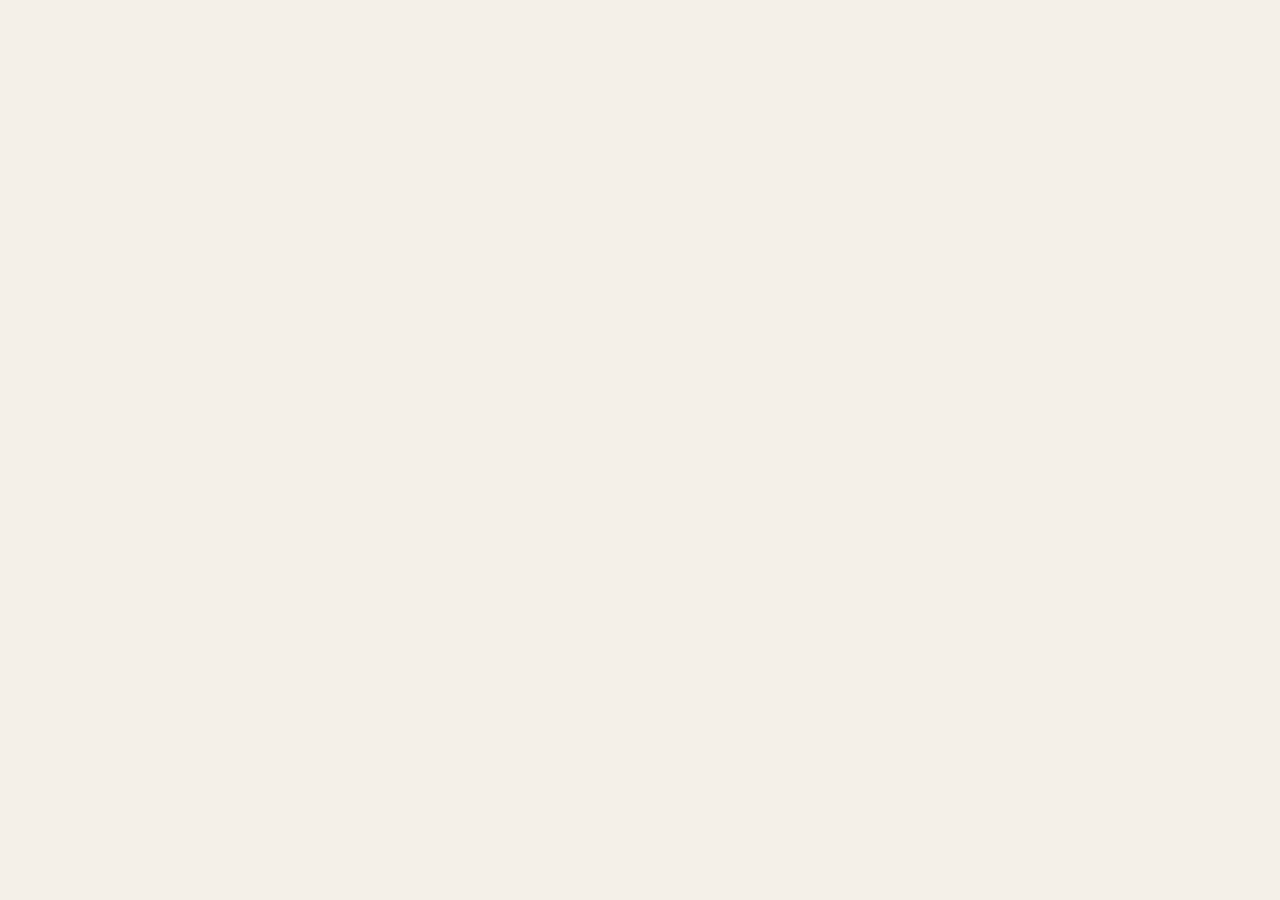
==== commit 60298096: "Add files via upload" ====
--- a/power-peak.html
+++ b/power-peak.html
@@ -10,1404 +10,6 @@
 <link rel="preconnect" href="https://fonts.gstatic.com" crossorigin>
 <link href="https://fonts.googleapis.com/css2?family=Cinzel:wght@500;700;900&family=Manrope:wght@400;500;600;700&display=swap" rel="stylesheet">
 <link rel="stylesheet" href="../styles.css?v=5e5e803d" />
-<script>
-// Тема ставится до первой отрисовки — иначе при тёмной теме страница моргает светлой.
-try { document.documentElement.setAttribute('data-theme', localStorage.getItem('akame-theme') || 'light'); } catch (e) {}
-</script>
-<style>
-/* .vt-modal-backdrop из общего styles.css задаёт display:grid явно, и это
-перебивает браузерный [hidden]{display:none} — без этого правила модалка
-остаётся видимой (и её не скрыть через .hidden), несмотря на атрибут. */
-[hidden] { display: none !important; }
-#ppPrepBonusModal[hidden] { display: none !important; }
-#ppPrepBonusModal.vt-modal-backdrop {
-  position: fixed !important; inset: 0 !important; z-index: 99999 !important;
-  display: flex !important; align-items: center !important; justify-content: center !important;
-  padding: 24px !important; box-sizing: border-box;
-  background: rgba(0,0,0,.48) !important;
-  opacity: 1 !important; visibility: visible !important;
-}
-#ppPrepBonusModal .vt-modal {
-  width: min(680px, calc(100vw - 32px)); max-height: min(86vh, 760px);
-  overflow: auto; margin: 0 !important; position: relative; box-sizing: border-box;
-  background: var(--surface) !important; color: var(--ink) !important;
-  border: 1px solid var(--line) !important; border-radius: var(--radius) !important;
-  box-shadow: 0 20px 60px rgba(0,0,0,.28) !important;
-  padding: 26px !important;
-}
-#ppPrepBonusModal .vt-modal-close {
-  position: absolute; top: 12px; right: 12px; width: 36px; height: 36px;
-  display: grid; place-items: center; border: 1px solid var(--line);
-  border-radius: 50%; background: var(--surface-2); color: var(--ink-2);
-  cursor: pointer; z-index: 2;
-}
-#ppPrepBonusModal .vt-modal-close:hover { border-color: var(--gold); color: var(--ink); }
-#ppPrepBonusModal .vt-modal-title { font-family: 'Cinzel',serif; font-size: 20px; font-weight: 700; color: var(--ink); padding-right: 45px; margin-bottom: 8px; }
-#ppPrepBonusModal .vt-modal-sub { color: var(--muted); font-size: 13px; line-height: 1.5; margin-bottom: 12px; }
-#ppPrepBonusModal .vt-modal-btns { display:flex; justify-content:flex-end; gap:10px; margin-top:18px; padding-top:14px; border-top:1px solid var(--line); }
 
-.pp-main { padding: 40px 32px 32px; }
-.pp-wrap { max-width: 980px; margin: 0 auto; }
-.pp-back { display: inline-flex; align-items: center; gap: 7px; font-size: 13px; font-weight: 600; color: var(--muted); margin-bottom: 18px; }
-.pp-back:hover { color: var(--gold-deep); }
-[data-theme="dark"] .pp-back:hover { color: var(--gold-bright); }
-
-.pp-lead { background: var(--surface); border: 1px solid var(--line); border-radius: var(--radius); padding: 20px 24px; margin: 28px 0 40px; color: var(--ink-2); font-size: 15px; line-height: 1.65; box-shadow: var(--shadow-soft); }
-.pp-lead b { color: var(--ink); }
-
-.pp-step { font-family: 'Cinzel', serif; font-size: 13px; font-weight: 700; letter-spacing: 0.22em; text-transform: uppercase; color: var(--gold-deep); margin: 40px 0 14px; display: flex; align-items: center; gap: 12px; }
-[data-theme="dark"] .pp-step { color: var(--gold-bright); }
-.pp-step::after { content: ''; flex: 1; height: 1px; background: var(--line); }
-
-.pp-subhead { font-family: 'Cinzel', serif; font-size: 12.5px; font-weight: 700; letter-spacing: 0.12em; text-transform: uppercase; color: var(--ink-2); margin: 26px 0 10px; }
-.pp-subhead .sub { display: block; font-size: 12px; font-weight: 500; letter-spacing: normal; text-transform: none; color: var(--muted); margin-top: 4px; }
-
-.pp-card { background: var(--surface); border: 1px solid var(--line); border-radius: var(--radius); padding: 8px 24px; box-shadow: var(--shadow-card); }
-.pp-card.pad { padding: 22px 24px; }
-
-.pp-row { display: flex; align-items: center; justify-content: space-between; gap: 16px; padding: 14px 0; border-bottom: 1px solid var(--line); cursor: pointer; user-select: none; }
-.pp-row:last-child { border-bottom: none; }
-.pp-row-lbl { font-size: 14.5px; font-weight: 700; color: var(--ink); }
-.pp-row-lbl .sub { display: block; font-size: 12.5px; font-weight: 500; color: var(--muted); margin-top: 3px; }
-.pp-row-right { display: flex; align-items: center; gap: 12px; flex-shrink: 0; }
-.pp-bonus { font-family: 'Cinzel', serif; font-size: 14px; font-weight: 700; color: var(--gold-deep); white-space: nowrap; }
-[data-theme="dark"] .pp-bonus { color: var(--gold-bright); }
-
-.pp-sw { width: 46px; height: 26px; border-radius: 999px; background: var(--surface-2); border: 1px solid var(--line-strong); position: relative; flex-shrink: 0; transition: background 0.2s, border-color 0.2s; }
-.pp-sw.on { background: linear-gradient(180deg, var(--gold-bright), var(--gold-deep)); border-color: var(--gold-deep); }
-.pp-sw-knob { position: absolute; top: 2px; left: 2px; width: 20px; height: 20px; border-radius: 50%; background: var(--muted); transition: transform 0.2s, background 0.2s; }
-.pp-sw.on .pp-sw-knob { transform: translateX(20px); background: #fffaf0; }
-
-.pp-field { padding: 16px 0; border-bottom: 1px solid var(--line); }
-.pp-field:last-child { border-bottom: none; }
-.pp-card.pad .pp-field:first-child { padding-top: 0; }
-.pp-label { display: block; font-size: 14.5px; font-weight: 700; color: var(--ink); margin-bottom: 10px; }
-.pp-label .sub { display: block; font-size: 12.5px; font-weight: 500; color: var(--muted); margin-top: 3px; }
-
-.pp-input, .pp-select { width: 100%; max-width: 260px; background: var(--bg); border: 1px solid var(--line-strong); border-radius: var(--radius-sm); color: var(--ink); font: 700 15px 'Manrope', sans-serif; padding: 11px 14px; transition: border-color 0.15s, box-shadow 0.15s; }
-.pp-select { cursor: pointer; }
-.pp-input:focus, .pp-select:focus { outline: none; border-color: var(--gold); box-shadow: 0 0 0 3px rgba(212,165,72,0.18); }
-.pp-inline { display: flex; align-items: center; gap: 14px; flex-wrap: wrap; }
-
-.pp-total { display: flex; align-items: baseline; justify-content: space-between; gap: 16px; padding: 18px 0 4px; margin-top: 6px; border-top: 2px solid var(--line-strong); }
-.pp-total-lbl { font-size: 14px; font-weight: 600; color: var(--ink-2); }
-.pp-total-val { font-family: 'Cinzel', serif; font-size: 28px; font-weight: 900; color: var(--gold-deep); line-height: 1; }
-[data-theme="dark"] .pp-total-val { color: var(--gold-bright); }
-.pp-total-sub { font-size: 12.5px; color: var(--muted); padding-bottom: 14px; }
-
-.pp-quick-row { display: flex; gap: 8px; flex-wrap: wrap; }
-.pp-quick { padding: 9px 15px; border-radius: 999px; background: var(--surface-2); color: var(--ink-2); border: 1px solid var(--line); font: 600 13px 'Manrope', sans-serif; cursor: pointer; white-space: nowrap; transition: all 0.2s; }
-.pp-quick:hover { border-color: var(--gold); color: var(--ink); }
-.pp-quick:disabled { opacity: 0.45; cursor: default; border-color: var(--line); color: var(--muted); }
-.pp-quick.active { border-color: var(--gold-deep); color: var(--ink); background: linear-gradient(180deg, #2a1a08 0%, #1a1004 100%); color: var(--gold-bright); }
-[data-theme="dark"] .pp-quick.active { background: linear-gradient(180deg, var(--gold-bright), var(--gold)); color: #1a1004; border-color: var(--gold-bright); }
-
-.pp-split-after { margin-top: 20px; }
-.pp-split-hdr { font-size: 13.5px; font-weight: 700; color: var(--ink-2); margin-bottom: 10px; }
-.pp-split-hdr b { font-family: 'Cinzel', serif; color: var(--gold-deep); font-size: 15px; }
-[data-theme="dark"] .pp-split-hdr b { color: var(--gold-bright); }
-.pp-split-bar { position: relative; height: 28px; border-radius: var(--radius-sm); background: var(--bg); border: 1px solid var(--line); display: flex; overflow: hidden; }
-.pp-split-seg { height: 100%; flex-shrink: 0; }
-.pp-split-handle { position: absolute; top: 50%; width: 16px; height: 16px; border-radius: 50%; background: var(--surface); border: 2px solid var(--ink-2); transform: translate(-50%,-50%); cursor: ew-resize; box-shadow: 0 2px 6px rgba(0,0,0,0.3); touch-action: none; z-index: 2; transition: border-color 0.12s; }
-.pp-split-handle:hover, .pp-split-handle.dragging { border-color: var(--gold-deep); background: var(--gold-bright); }
-.pp-split-inputs { display: grid; grid-template-columns: repeat(auto-fit, minmax(118px, 1fr)); gap: 10px; margin-top: 12px; }
-.pp-split-in { display: flex; flex-direction: column; gap: 6px; min-width: 0; }
-.pp-split-in-lbl { display: flex; align-items: center; gap: 6px; font-size: 11px; font-weight: 700; color: var(--muted); text-transform: uppercase; letter-spacing: 0.04em; white-space: nowrap; overflow: hidden; text-overflow: ellipsis; }
-.pp-split-dot { width: 9px; height: 9px; border-radius: 50%; flex-shrink: 0; }
-.pp-split-in input { width: 100%; background: var(--bg); border: 1px solid var(--line-strong); border-radius: var(--radius-sm); color: var(--ink); font: 700 14px 'Manrope', sans-serif; padding: 9px 6px; text-align: center; min-width: 0; }
-.pp-split-in input:focus { outline: none; border-color: var(--gold); }
-
-.pp-tiles { display: grid; grid-template-columns: repeat(auto-fit, minmax(220px, 1fr)); gap: 18px; }
-.pp-tile { background: var(--surface); border: 1px solid var(--line); border-radius: var(--radius); padding: 20px 22px; box-shadow: var(--shadow-card); }
-.pp-tile.hero { background: linear-gradient(180deg, color-mix(in srgb, var(--gold-bright) 22%, var(--surface)) 0%, var(--surface) 100%); border-color: var(--gold); }
-.pp-tile-lbl { font-size: 11.5px; font-weight: 700; letter-spacing: 0.1em; text-transform: uppercase; color: var(--muted); margin-bottom: 10px; }
-.pp-tile-val { font-family: 'Cinzel', serif; font-size: 30px; font-weight: 900; color: var(--ink); line-height: 1.1; word-break: break-word; }
-.pp-tile-val.time { font-size: 24px; color: var(--gold-deep); }
-[data-theme="dark"] .pp-tile-val.time { color: var(--gold-bright); }
-.pp-tile-sub { font-size: 12.5px; color: var(--muted); margin-top: 8px; }
-
-.pp-table { background: var(--surface); border: 1px solid var(--line); border-radius: var(--radius); overflow: hidden; margin-top: 18px; box-shadow: var(--shadow-card); }
-.pp-tr { display: grid; grid-template-columns: 1.6fr repeat(3, 1fr); gap: 14px; align-items: center; padding: 15px 22px; border-bottom: 1px solid var(--line); font-size: 14px; }
-.pp-tr:last-child { border-bottom: none; }
-.pp-tr.head { background: var(--surface-2); font-size: 11px; font-weight: 700; letter-spacing: 0.08em; text-transform: uppercase; color: var(--muted); padding: 11px 22px; }
-.pp-td-name { font-weight: 700; color: var(--ink); }
-.pp-td-name .sub { display: block; font-size: 12px; font-weight: 500; color: var(--muted); margin-top: 2px; }
-.pp-td { text-align: right; font-weight: 700; color: var(--ink-2); white-space: nowrap; }
-.pp-td.gold { color: var(--gold-deep); }
-[data-theme="dark"] .pp-td.gold { color: var(--gold-bright); }
-
-.pp-res { display: grid; grid-template-columns: repeat(auto-fit, minmax(150px, 1fr)); gap: 14px; }
-.pp-res-item { background: var(--surface); border: 1px solid var(--line); border-radius: var(--radius); padding: 16px 18px; display: flex; align-items: center; gap: 13px; box-shadow: var(--shadow-soft); }
-.pp-res-ico { width: 36px; height: 36px; flex-shrink: 0; object-fit: contain; }
-.pp-res-name { font-size: 11.5px; font-weight: 700; letter-spacing: 0.06em; text-transform: uppercase; color: var(--muted); }
-.pp-res-val { font-family: 'Cinzel', serif; font-size: 19px; font-weight: 700; color: var(--ink); margin-top: 3px; }
-
-.pp-note { border: 1px dashed var(--line-strong); border-radius: var(--radius-sm); padding: 14px 18px; font-size: 13px; color: var(--muted); line-height: 1.6; margin-top: 16px; }
-.pp-hint { font-size: 12.5px; color: var(--muted); margin-top: 14px; line-height: 1.6; }
-.pp-reset-row { display: flex; align-items: center; gap: 14px; flex-wrap: wrap; margin-top: 28px; padding-top: 22px; border-top: 1px solid var(--line); }
-.pp-reset-note { font-size: 12.5px; color: var(--muted); }
-.pp-prep-info { font-size: 13px; font-weight: 600; color: var(--gold-deep); margin-top: 8px; }
-.pp-prep-info:empty { display: none; }
-[data-theme="dark"] .pp-prep-info { color: var(--gold-bright); }
-
-.pp-bonus-row { display: flex; align-items: center; justify-content: space-between; gap: 14px; flex-wrap: wrap; }
-.pp-check { display: inline-flex; align-items: center; gap: 7px; font-size: 12.5px; font-weight: 600; color: var(--ink-2); cursor: pointer; white-space: nowrap; }
-.pp-check input { width: 16px; height: 16px; accent-color: var(--gold-deep); cursor: pointer; }
-.pp-advice { font-size: 13px; font-weight: 600; color: var(--ink-2); margin-top: 10px; line-height: 1.55; }
-.pp-advice:empty { display: none; }
-.pp-label-note { font-size: 12.5px; font-weight: 500; color: var(--muted); text-transform: none; letter-spacing: normal; }
-.pp-inline-edit { background: none; border: none; padding: 0; font: inherit; font-weight: 700; color: var(--gold-deep); border-bottom: 1px dashed var(--gold-deep); cursor: pointer; }
-[data-theme="dark"] .pp-inline-edit { color: var(--gold-bright); border-bottom-color: var(--gold-bright); }
-.pp-inline-edit:hover { opacity: 0.8; }
-.pp-advice input[type="datetime-local"] { background: var(--bg); border: 1px solid var(--line-strong); border-radius: var(--radius-sm); color: var(--ink); font: 700 13px 'Manrope', sans-serif; padding: 6px 8px; }
-
-.pp-scan-btn { margin-left: auto; display: inline-flex; align-items: center; gap: 7px; padding: 9px 16px; border-radius: 999px; border: 1px solid var(--gold); background: linear-gradient(180deg, var(--gold-bright), var(--gold-deep)); color: #1a1004; font: 700 13px 'Manrope', sans-serif; cursor: pointer; white-space: nowrap; transition: filter 0.2s, transform 0.2s; box-shadow: var(--shadow-soft); }
-.pp-scan-btn:hover { filter: brightness(1.08); transform: translateY(-1px); }
-.pp-scan-btn:disabled { opacity: 0.65; cursor: default; transform: none; }
-.pp-spin { animation: pp-spin 0.8s linear infinite; }
-@keyframes pp-spin { to { transform: rotate(360deg); } }
-.pp-scan-available { display: flex; align-items: center; gap: 12px; flex-wrap: wrap; margin-top: 10px; padding: 12px 16px; border: 1px dashed var(--gold); border-radius: var(--radius-sm); background: color-mix(in srgb, var(--gold-bright) 8%, transparent); font-size: 12.5px; color: var(--ink-2); line-height: 1.6; }
-.pp-scan-available b { color: var(--ink); }
-
-@media (max-width: 760px) {
-.pp-main { padding: 28px 16px 24px; }
-.pp-card, .pp-card.pad { padding-left: 18px; padding-right: 18px; }
-.pp-input { max-width: none; }
-/* Шапка таблицы на телефоне не помещается, поэтому подписи колонок
-переезжают в сами ячейки. */
-.pp-tr { grid-template-columns: 1fr; gap: 4px; padding: 14px 18px; }
-.pp-tr.head { display: none; }
-.pp-td { display: flex; justify-content: space-between; align-items: baseline; text-align: left; }
-.pp-td::before { content: attr(data-l); font-size: 11.5px; font-weight: 700; letter-spacing: 0.06em; text-transform: uppercase; color: var(--muted); }
-.pp-td-name { margin-bottom: 8px; }
-.pp-tile-val { font-size: 26px; }
-}
-</style>
-
-<style>
-/* Дополнения для режима ручного количества — исходный CSS калькулятора сохранён выше. */
-.pp-mode-card { margin-top: 14px; }
-.pp-mode-switch { display:flex; gap:8px; flex-wrap:wrap; }
-.pp-mode-btn { border:1px solid var(--line); background:var(--surface-2); color:var(--ink-2); border-radius:999px; padding:10px 16px; font:700 13px 'Manrope',sans-serif; cursor:pointer; }
-.pp-mode-btn.active { background:linear-gradient(180deg,#2a1a08 0%,#1a1004 100%); color:var(--gold-bright); border-color:var(--gold-deep); }
-[data-theme="dark"] .pp-mode-btn.active { background:linear-gradient(180deg,var(--gold-bright),var(--gold)); color:#1a1004; }
-.pp-mode-desc { margin-top:10px; font-size:12.5px; line-height:1.55; color:var(--muted); max-width:760px; }
-.pp-manual-grid { display:grid; grid-template-columns:repeat(auto-fit,minmax(170px,1fr)); gap:12px; margin-top:14px; }
-.pp-manual-input { display:flex; flex-direction:column; gap:7px; }
-.pp-manual-name { font-size:12px; font-weight:700; color:var(--muted); }
-.pp-manual-input .pp-input { max-width:none; box-sizing:border-box; }
-.pp-tier-mode-switch { display:flex; gap:8px; flex-wrap:wrap; margin-top:10px; }
-.pp-tier-common-wrap { margin-top:8px; }
-.pp-manual-fresh-item { min-width:0; }
-.pp-personal-tier { display:flex; flex-direction:column; gap:7px; margin-bottom:8px; }
-.pp-personal-tier .pp-select { max-width:none; box-sizing:border-box; }
-
-/* Локальные чипы типов войск выглядят и ведут себя как кнопка «Все типы». */
-.chips { display:flex; gap:8px; flex-wrap:wrap; }
-.chips .chip { padding:9px 15px; border-radius:999px; background:var(--surface-2); color:var(--ink-2); border:1px solid var(--line); font:600 13px 'Manrope',sans-serif; cursor:pointer; white-space:nowrap; transition:all .2s; }
-.chips .chip:hover { border-color:var(--gold); color:var(--ink); }
-.chips .chip.active { border-color:var(--gold-deep); color:var(--gold-bright); background:linear-gradient(180deg,#2a1a08 0%,#1a1004 100%); }
-[data-theme="dark"] .chips .chip.active { background:linear-gradient(180deg,var(--gold-bright),var(--gold)); color:#1a1004; border-color:var(--gold-bright); }
-
-/* Бонусы заготовки открываются настоящим модальным окном поверх страницы. */
-@media (max-width:600px){ .pp-main{padding:24px 14px 24px}.pp-card.pad{padding:18px 16px}.pp-tr{grid-template-columns:1fr;gap:5px}.pp-tr.head{display:none}.pp-td{text-align:left}.pp-mode-btn{flex:1} }
-</style>
-</head>
-<body>
-
-<main class="pp-main">
-<div class="pp-wrap">
-
-<div class="section-head" style="margin-bottom:0;">
-<div>
-<div class="section-eyebrow">Калькуляторы</div>
-<h1 class="section-title">Вершины власти</h1>
-</div>
-</div>
-
-<div class="pp-lead">
-Считает, сколько <b>ускорений</b> и <b>ресурсов</b> уйдёт на тренировку войск, чтобы набрать нужную <b>мощь</b> — с учётом всех бонусов к скорости тренировки и перетренировки между тирами (она выгоднее по ускорениям на единицу мощи, чем тренировка с нуля). Базовое время тренировки одного юнита без бонусов — 15 / 30 / 60 / 80 / 120 секунд для T1–T5, одинаково для всех типов войск. Стоимость в ресурсах бонусами к скорости не меняется. Актуальные даты событий — на странице <a href="../calendar.html">календаря</a>; подсказка, когда ставить конкретную заготовку, — в разделе 2.1 ниже.
-</div>
-
-<div class="pp-step">1 · Бонусы к скорости тренировки</div>
-<div class="pp-card" id="ppToggles">
-<div class="pp-row" data-toggle="recruit">
-<div class="pp-row-lbl">Технология «Вербовка I–II»
-<span class="sub">обе ступени в академии</span>
-</div>
-<div class="pp-row-right"><span class="pp-bonus">+20%</span><div class="pp-sw"><div class="pp-sw-knob"></div></div></div>
-</div>
-<div class="pp-row" data-toggle="kingdom">
-<div class="pp-row-lbl">Бафф королевства «Военный сбор»</div>
-<div class="pp-row-right"><span class="pp-bonus">+10%</span><div class="pp-sw"><div class="pp-sw-knob"></div></div></div>
-</div>
-<div class="pp-row" data-toggle="title">
-<div class="pp-row-lbl">Титул «Старший надзиратель»</div>
-<div class="pp-row-right"><span class="pp-bonus">+10%</span><div class="pp-sw"><div class="pp-sw-knob"></div></div></div>
-</div>
-<div class="pp-row" data-toggle="titan">
-<div class="pp-row-lbl">Усиление исполина</div>
-<div class="pp-row-right"><span class="pp-bonus">+5%</span><div class="pp-sw"><div class="pp-sw-knob"></div></div></div>
-</div>
-<div class="pp-row" data-toggle="cityTheme">
-<div class="pp-row-lbl">Тема города
-<span class="sub">+3% к скорости и −2% к затратам ресурсов</span>
-</div>
-<div class="pp-row-right"><span class="pp-bonus">+3%</span><div class="pp-sw"><div class="pp-sw-knob"></div></div></div>
-</div>
-
-<div class="pp-field">
-<label class="pp-label">Уровень VIP
-<span class="sub">+5% на уровнях 6, 7, 10 и 14 — максимум +20%</span>
-</label>
-<div class="pp-inline">
-<select id="ppVip" class="pp-select" style="max-width:120px;"></select>
-<span class="pp-bonus" id="ppVipBonus">+0%</span>
-</div>
-</div>
-
-<div class="pp-field">
-<label class="pp-label">Камень маны обучения</label>
-<select id="ppStone" class="pp-select"></select>
-</div>
-
-<div class="pp-total">
-<span class="pp-total-lbl">Итоговый бонус к скорости</span>
-<span class="pp-total-val" id="ppTotalBonus">+0%</span>
-</div>
-<div class="pp-total-sub" id="ppTotalSub"></div>
-</div>
-
-<div class="pp-step">2 · Расчёт</div>
-<div class="pp-card pad pp-mode-card">
-<div class="pp-field">
-<label class="pp-label">Режим расчёта</label>
-<div class="pp-mode-switch" id="ppModeSwitch">
-<button type="button" class="pp-mode-btn active" data-mode="target">Цель по мощи</button>
-<button type="button" class="pp-mode-btn" data-mode="manual">Количество войск</button>
-</div>
-<div class="pp-mode-desc" id="ppModeDesc">Вводишь желаемую мощь — калькулятор сохраняет исходную логику «Вершины власти»: сначала перетренировка T4 → T5, затем недостающая мощь через тренировку.</div>
-</div>
-</div>
-<div class="pp-card pad" id="ppTargetCard">
-<div class="pp-field">
-<label class="pp-label">Сколько мощи хочешь набрать</label>
-<div class="pp-inline">
-<input type="text" id="ppTarget" class="pp-input" placeholder="0" inputmode="numeric" autocomplete="off">
-<div class="pp-quick-row">
-<button type="button" class="pp-quick" data-target="5000000">5 000 000</button>
-<button type="button" class="pp-quick" data-target="30000000">30 000 000</button>
-</div>
-</div>
-</div>
-</div>
-
-<div class="pp-subhead">2.1 · Заготовка
-<span class="sub">партии, поставленные заранее во все 5 типов войск: их собирают в день события, и мощь засчитывается сразу — без ускорений и ресурсов во время события</span>
-</div>
-<div class="pp-card pad">
-<div class="pp-field">
-<label class="pp-label">Заготовки</label>
-<select id="ppPrep" class="pp-select" style="max-width:440px;"></select>
-<div class="pp-prep-info" id="ppPrepInfo"></div>
-</div>
-
-<div class="pp-field" id="ppPrepTimeField" style="display:none;">
-<div class="pp-bonus-row">
-<label class="pp-label" style="margin-bottom:0;">Время тренировки заготовки
-<span class="sub" id="ppPrepBonusHint"></span>
-</label>
-<div class="pp-inline" style="gap:10px;">
-<label class="pp-check">
-<input type="checkbox" id="ppPrepCustomBonusOn">
-Отдельные бонусы для заготовки
-</label>
-<button type="button" class="pp-quick" id="ppPrepBonusEdit" style="display:none;">Настроить</button>
-</div>
-</div>
-<div class="pp-inline" style="margin-top:10px;">
-<span class="pp-bonus" style="font-size:19px;" id="ppPrepTimeValue"></span>
-</div>
-<div class="pp-advice" id="ppPrepAdvice"></div>
-</div>
-</div>
-
-<div class="pp-subhead">2.2 · Перетренировка
-<span class="sub">выгоднее по ускорениям на единицу мощи, чем тренировка с нуля — платишь только разницу между тирами</span>
-</div>
-<div class="pp-card pad">
-<div class="pp-field pp-target-retrain-controls">
-<label class="pp-label">Тип войск для перетренировки
-<span class="sub">можно выбрать несколько — появится разбивка по ним</span>
-</label>
-<div class="pp-inline">
-<div class="chips" id="ppRetrainTypeChips"></div>
-<button type="button" class="pp-quick" id="ppRetrainAllTypes">Все типы</button>
-</div>
-</div>
-
-<div class="pp-field pp-manual-retrain-ui" id="ppManualRetrainUI" hidden>
-<label class="pp-label">Перетренировка T4 → T5
-<span class="sub">введите количество отдельно для каждого типа войск</span>
-</label>
-<div class="pp-manual-grid" id="ppManualRetrainInputs"></div>
-</div>
-
-<div class="pp-field pp-target-retrain-amount">
-<label class="pp-label">Перетренировать T4 → T5 (юнитов)</label>
-<div class="pp-inline">
-<input type="text" id="ppRetrain" class="pp-input" placeholder="0" inputmode="numeric" autocomplete="off">
-<div class="pp-quick-row">
-<button type="button" class="pp-quick" id="ppOnlyRetrain">Только перетренировка</button>
-<button type="button" class="pp-quick" id="ppNoRetrain">Без перетренировки</button>
-<button type="button" class="pp-scan-btn" id="ppScanBtn">
-<svg viewBox="0 0 24 24" width="15" height="15" fill="none" stroke="currentColor" stroke-width="2" stroke-linecap="round" stroke-linejoin="round"><path d="M23 19a2 2 0 0 1-2 2H3a2 2 0 0 1-2-2V8a2 2 0 0 1 2-2h4l2-3h6l2 3h4a2 2 0 0 1 2 2z"/><circle cx="12" cy="13" r="4"/></svg>
-По скриншоту
-</button>
-<input type="file" id="ppScanFile" accept="image/*" hidden>
-</div>
-</div>
-<div class="pp-hint" id="ppScanResult"></div>
-<div class="pp-scan-available" id="ppScanAvailable" hidden>
-<span id="ppScanAvailableText"></span>
-<button type="button" class="pp-quick" id="ppScanAvailableReset">Сбросить</button>
-</div>
-</div>
-
-<div class="pp-field pp-split-area" id="ppSplitRetrainArea" style="display:none;">
-<div class="pp-split-hdr">Перетренировка T4 → T5 — всего <b id="ppSplitRetrainTotal">0</b></div>
-<div class="pp-split-bar" id="ppSplitBarRetrain"></div>
-<div class="pp-split-inputs" id="ppSplitInputsRetrain"></div>
-</div>
-
-<div class="pp-field">
-<button type="button" class="pp-quick" id="ppExtraRetrainToggle">Дополнительный вариант перетренировки</button>
-</div>
-
-<div class="pp-field" id="ppExtraRetrainArea" style="display:none;">
-<label class="pp-label">Ещё один диапазон
-<span class="sub">в дополнение к T4 → T5 выше — заполни руками, сколько юнитов каждого типа переводишь</span>
-</label>
-<select id="ppExtraRetrainRange" class="pp-select" style="max-width:220px;"></select>
-<div class="pp-split-inputs" id="ppExtraRetrainInputs" style="margin-top:14px;"></div>
-</div>
-</div>
-
-<div class="pp-subhead">2.3 · Тренировка
-<span class="sub">чем добираем мощь сверх заготовки и перетренировки</span>
-</div>
-<div class="pp-card pad">
-<div class="pp-field pp-target-fresh-controls">
-<label class="pp-label">Тип войск для тренировки
-<span class="sub">можно выбрать несколько — появится разбивка по ним</span>
-</label>
-<div class="pp-inline">
-<div class="chips" id="ppFreshTypeChips"></div>
-<button type="button" class="pp-quick" id="ppFreshAllTypes">Все типы</button>
-</div>
-</div>
-
-<div class="pp-field pp-manual-fresh-ui" id="ppManualFreshUI" hidden>
-<label class="pp-label">Тренировка с нуля</label>
-<div class="pp-tier-mode-switch" id="ppManualTierMode">
-<button type="button" class="pp-mode-btn active" data-tier-mode="common">Общий тир для всех</button>
-<button type="button" class="pp-mode-btn" data-tier-mode="personal">Персональный тир</button>
-</div>
-<div id="ppManualCommonTierWrap" class="pp-tier-common-wrap">
-<label class="pp-label" style="margin-top:14px;">Тир для всех типов</label>
-<select id="ppManualCommonTier" class="pp-select"></select>
-</div>
-<div class="pp-manual-grid" id="ppManualFreshInputs"></div>
-</div>
-
-<div class="pp-field pp-target-fresh-tier">
-<label class="pp-label">Тир для тренировки</label>
-<select id="ppFreshTier" class="pp-select"></select>
-<div class="pp-split-area pp-split-after" id="ppSplitFreshArea" style="display:none;">
-<div class="pp-split-hdr">Тренировка с нуля — всего <b id="ppSplitFreshTotal">0</b></div>
-<div class="pp-split-bar" id="ppSplitBarFresh"></div>
-<div class="pp-split-inputs" id="ppSplitInputsFresh"></div>
-</div>
-</div>
-</div>
-
-<div class="pp-step">3 · Результат</div>
-<div class="pp-tiles" id="ppTiles"></div>
-<div class="pp-table" id="ppTable"></div>
-
-<div class="pp-step">Ресурсы</div>
-<div class="pp-res" id="ppRes"></div>
-<div id="ppNotes"></div>
-
-<div class="pp-hint">Мощь за юнит: T1 — 1, T2 — 2, T3 — 3, T4 — 4, T5 — 10. Любая перетренировка (не только T4 → T5) стоит только разницу в ресурсах и времени между выбранными тирами. У летающих войск нет T1 и T2.</div>
-
-<div class="pp-reset-row">
-<button type="button" class="pp-quick" id="ppReset">Сбросить на стандартные значения</button>
-<span class="pp-reset-note">введённые числа и галочки сохраняются в этом браузере</span>
-</div>
-
-</div>
-</main>
-
-<div class="vt-modal-backdrop" id="ppPrepBonusModal" hidden>
-<div class="vt-modal" role="dialog" aria-modal="true">
-<button class="vt-modal-close" id="ppPrepBonusModalClose" aria-label="Закрыть">✕</button>
-<div class="vt-modal-title">Отдельные бонусы для заготовки</div>
-<div class="vt-modal-sub">Не меняет расчёт перетренировки и тренировки ниже — только время и дату для заготовки.</div>
-
-<div class="pp-row" data-ptoggle="recruit">
-<div class="pp-row-lbl">Технология «Вербовка I–II»</div>
-<div class="pp-row-right"><span class="pp-bonus">+20%</span><div class="pp-sw"><div class="pp-sw-knob"></div></div></div>
-</div>
-<div class="pp-row" data-ptoggle="kingdom">
-<div class="pp-row-lbl">Бафф королевства «Военный сбор»</div>
-<div class="pp-row-right"><span class="pp-bonus">+10%</span><div class="pp-sw"><div class="pp-sw-knob"></div></div></div>
-</div>
-<div class="pp-row" data-ptoggle="title">
-<div class="pp-row-lbl">Титул «Старший надзиратель»</div>
-<div class="pp-row-right"><span class="pp-bonus">+10%</span><div class="pp-sw"><div class="pp-sw-knob"></div></div></div>
-</div>
-<div class="pp-row" data-ptoggle="titan">
-<div class="pp-row-lbl">Усиление исполина</div>
-<div class="pp-row-right"><span class="pp-bonus">+5%</span><div class="pp-sw"><div class="pp-sw-knob"></div></div></div>
-</div>
-<div class="pp-row" data-ptoggle="cityTheme">
-<div class="pp-row-lbl">Тема города</div>
-<div class="pp-row-right"><span class="pp-bonus">+3%</span><div class="pp-sw"><div class="pp-sw-knob"></div></div></div>
-</div>
-
-<div class="pp-field">
-<label class="pp-label">Уровень VIP</label>
-<select id="ppPrepBonusVip" class="pp-select" style="max-width:140px;"></select>
-</div>
-<div class="pp-field">
-<label class="pp-label">Камень маны обучения</label>
-<select id="ppPrepBonusStone" class="pp-select"></select>
-</div>
-
-<div class="pp-total">
-<span class="pp-total-lbl">Итоговый бонус для заготовки</span>
-<span class="pp-total-val" id="ppPrepBonusModalTotal">+0%</span>
-</div>
-
-<div class="vt-modal-btns">
-<button type="button" class="pp-quick" id="ppPrepBonusModalDone">Готово</button>
-</div>
-</div>
-</div>
-
-<script>
-(function () {
-'use strict';
-
-// ── Тема ──
-var SUN = '<svg viewBox="0 0 24 24" width="18" height="18" fill="none" stroke="currentColor" stroke-width="2" stroke-linecap="round"><circle cx="12" cy="12" r="4"/><path d="M12 2v2M12 20v2M4.93 4.93l1.41 1.41M17.66 17.66l1.41 1.41M2 12h2M20 12h2M4.93 19.07l1.41-1.41M17.66 6.34l1.41-1.41"/></svg>';
-var MOON = '<svg viewBox="0 0 24 24" width="18" height="18" fill="none" stroke="currentColor" stroke-width="2" stroke-linecap="round"><path d="M21 12.79A9 9 0 1 1 11.21 3 7 7 0 0 0 21 12.79z"/></svg>';
-// дотренировалась намного раньше времени.
-var PEAK_READY_BUFFER_HOURS = 15;
-var nearestPeakStart = null; // Date | null — начало ближайшей «Вершины власти»
-var nearestPeakEnd = null; // Date | null — последний день того же события
-var nearestPeakFetched = false;
-// Желаемое время готовности заготовки можно задать вручную вместо
-// авто-расчёта (начало события + запас) — кликом по дате в подсказке.
-// Сбрасывается при перезагрузке страницы, не сохраняется.
-var prepReadyOverride = null;
-var prepReadyEditing = false;
-
-function fetchNearestPeakEvent() {
-var now = new Date();
-var tMin = now.toISOString();
-var tMax = new Date(now.getTime() + 60 * 86400000).toISOString();
-var url = 'https://www.googleapis.com/calendar/v3/calendars/' + encodeURIComponent(GCAL_ID) +
-'/events?key=' + GCAL_API_KEY + '&timeMin=' + encodeURIComponent(tMin) + '&timeMax=' + encodeURIComponent(tMax) +
-'&singleEvents=true&orderBy=startTime&maxResults=10&q=' + encodeURIComponent('Вершины власти');
-fetch(url)
-.then(function (r) { if (!r.ok) throw new Error('http ' + r.status); return r.json(); })
-.then(function (data) {
-var ev = (data.items || []).filter(function (e) { return /вершин/i.test(e.summary || ''); })[0];
-if (ev) {
-nearestPeakStart = new Date(ev.start.dateTime || (ev.start.date + 'T00:00:00Z'));
-if (ev.end.dateTime) {
-nearestPeakEnd = new Date(ev.end.dateTime);
-} else if (ev.end.date) {
-// Google API: конец all-day события не включает последний день.
-nearestPeakEnd = new Date(new Date(ev.end.date + 'T00:00:00Z').getTime() - 86400000);
-}
-}
-nearestPeakFetched = true;
-render();
-})
-.catch(function () { nearestPeakFetched = true; render(); });
-}
-fetchNearestPeakEvent();
-
-// Момент, к которому должны быть готовы войска — вручную заданный, либо
-// начало ближайшей «Вершины власти» плюс запас.
-function effectiveReadyBy() {
-if (prepReadyOverride) return prepReadyOverride;
-return nearestPeakStart ? new Date(nearestPeakStart.getTime()) : null;
-}
-
-// Показывает "до начала события X, ближайшие «Вершины власти» пройдут с A по Б"
-// рядом с заголовком «Заготовки» — только если такое событие ещё не началось.
-function nearestPeakNoteText() {
-if (!nearestPeakStart || nearestPeakStart.getTime() <= Date.now()) return '';
-var dOpts = { day: 'numeric', month: 'long', timeZone: 'UTC' };
-var sameMonth = nearestPeakEnd && nearestPeakStart.getUTCMonth() === nearestPeakEnd.getUTCMonth() && nearestPeakStart.getUTCFullYear() === nearestPeakEnd.getUTCFullYear();
-var startStr = sameMonth ? nearestPeakStart.toLocaleDateString('ru-RU', { day: 'numeric', timeZone: 'UTC' }) : nearestPeakStart.toLocaleDateString('ru-RU', dOpts);
-var endStr = nearestPeakEnd ? nearestPeakEnd.toLocaleDateString('ru-RU', dOpts) : nearestPeakStart.toLocaleDateString('ru-RU', dOpts);
-var untilStr = fmtDuration((nearestPeakStart.getTime() - Date.now()) / 1000);
-return '(до начала события ' + untilStr + ', ближайшие «Вершины власти» пройдут с ' + startStr + ' по ' + endStr + ')';
-}
-
-// "YYYY-MM-DDTHH:mm" для <input type="datetime-local"> — цифры читаются как UTC,
-// без пересчёта в часовой пояс браузера.
-function isoLocalUTC(d) {
-var p2 = function (n) { return String(n).padStart(2, '0'); };
-return d.getUTCFullYear() + '-' + p2(d.getUTCMonth() + 1) + '-' + p2(d.getUTCDate()) + 'T' + p2(d.getUTCHours()) + ':' + p2(d.getUTCMinutes());
-}
-
-function updatePrepSection(r) {
-var p = PREPS.filter(function (x) { return x.id === state.prep; })[0];
-var field = document.getElementById('ppPrepTimeField');
-if (!p || !p.kind) { field.style.display = 'none'; return; }
-field.style.display = '';
-
-var bonus = prepBonusPct();
-document.getElementById('ppPrepCustomBonusOn').checked = state.prepCustomBonusOn;
-document.getElementById('ppPrepBonusEdit').style.display = state.prepCustomBonusOn ? '' : 'none';
-document.getElementById('ppPrepBonusHint').textContent = state.prepCustomBonusOn
-? '— свой набор, +' + bonus + '%'
-: '— как в разделе 1, +' + bonus + '%';
-
-var sec = prepTrainSeconds(p, bonus);
-document.getElementById('ppPrepTimeValue').textContent = fmtDuration(sec);
-renderPrepAdvice(sec);
-}
-
-function renderPrepAdvice(sec) {
-var adviceEl = document.getElementById('ppPrepAdvice');
-var readyBy = prepReadyOverride || nearestPeakStart || null;
-
-adviceEl.innerHTML = '';
-adviceEl.appendChild(document.createTextNode('Хочу, чтобы заготовка была готова к: '));
-var input = document.createElement('input');
-input.type = 'datetime-local';
-input.value = readyBy ? isoLocalUTC(readyBy) : '';
-input.setAttribute('aria-label', 'Время начала события');
-adviceEl.appendChild(input);
-adviceEl.appendChild(document.createTextNode(' UTC '));
-var applyBtn = document.createElement('button');
-applyBtn.type = 'button'; applyBtn.className = 'pp-quick'; applyBtn.textContent = 'Применить';
-applyBtn.addEventListener('click', function () {
-if (input.value) {
-  prepReadyOverride = new Date(input.value + ':00Z');
-  prepReadyEditing = false;
-  render();
-}
-});
-adviceEl.appendChild(applyBtn);
-
-if (!readyBy) {
-  var hint = document.createElement('div');
-  hint.className = 'pp-hint';
-  hint.textContent = 'Укажи момент начала события — окончание тренировки будет рассчитано ровно на это время.';
-  adviceEl.appendChild(hint);
-  return;
-}
-
-var needDate = new Date(readyBy.getTime() - sec * 1000);
-var dOpts = { day: 'numeric', month: 'long', year: 'numeric', timeZone: 'UTC' };
-var tOpts = { hour: '2-digit', minute: '2-digit', timeZone: 'UTC' };
-var startStr = needDate.toLocaleDateString('ru-RU', dOpts) + ', ' + needDate.toLocaleTimeString('ru-RU', tOpts) + ' UTC';
-var endStr = readyBy.toLocaleDateString('ru-RU', dOpts) + ', ' + readyBy.toLocaleTimeString('ru-RU', tOpts) + ' UTC';
-var calcLine = document.createElement('div');
-calcLine.className = 'pp-hint';
-calcLine.innerHTML = 'Начать тренировку: <b>' + startStr + '</b><br>Окончание тренировки: <b>' + endStr + '</b>';
-adviceEl.appendChild(calcLine);
-}
-
-// ── Отдельные бонусы для заготовки (не трогают расчёт калькулятора) ──
-var prepBonusModal = document.getElementById('ppPrepBonusModal');
-prepBonusModal.querySelectorAll('[data-ptoggle]').forEach(function (row) {
-row.addEventListener('click', function () {
-state.prepCustomToggles[row.dataset.ptoggle] = !state.prepCustomToggles[row.dataset.ptoggle];
-renderPrepBonusModal();
-render();
-});
-});
-var prepBonusVipSel = document.getElementById('ppPrepBonusVip');
-var prepBonusVipOpts = [];
-for (var pbv = 1; pbv <= 16; pbv++) prepBonusVipOpts.push('<option value="' + pbv + '">' + (pbv === 16 ? 'VIP S' : 'VIP ' + pbv) + '</option>');
-prepBonusVipSel.innerHTML = prepBonusVipOpts.join('');
-prepBonusVipSel.addEventListener('change', function () {
-var v = parseInt(prepBonusVipSel.value, 10);
-state.prepCustomVip = isFinite(v) ? Math.max(1, Math.min(16, v)) : 1;
-renderPrepBonusModal();
-render();
-});
-var prepBonusStoneSel = document.getElementById('ppPrepBonusStone');
-prepBonusStoneSel.innerHTML = MANA_STONES.map(function (s) {
-return '<option value="' + s.id + '">' + s.ru + (s.bonus ? ' +' + s.bonus + '%' : '') + '</option>';
-}).join('');
-prepBonusStoneSel.addEventListener('change', function () {
-state.prepCustomStone = prepBonusStoneSel.value;
-renderPrepBonusModal();
-render();
-});
-function renderPrepBonusModal() {
-prepBonusModal.querySelectorAll('[data-ptoggle]').forEach(function (row) {
-row.querySelector('.pp-sw').classList.toggle('on', !!state.prepCustomToggles[row.dataset.ptoggle]);
-});
-prepBonusVipSel.value = state.prepCustomVip;
-prepBonusStoneSel.value = state.prepCustomStone;
-document.getElementById('ppPrepBonusModalTotal').textContent = '+' + totalBonusFrom(state.prepCustomToggles, state.prepCustomVip, state.prepCustomStone) + '%';
-}
-function openPrepBonusModal() { renderPrepBonusModal(); prepBonusModal.hidden = false; prepBonusModal.setAttribute('aria-hidden','false'); document.body.style.overflow = 'hidden'; }
-function closePrepBonusModal() { prepBonusModal.hidden = true; prepBonusModal.setAttribute('aria-hidden','true'); document.body.style.overflow = ''; render(); }
-document.getElementById('ppPrepBonusModalClose').addEventListener('click', closePrepBonusModal);
-document.getElementById('ppPrepBonusModalDone').addEventListener('click', closePrepBonusModal);
-prepBonusModal.addEventListener('click', function (e) { if (e.target === prepBonusModal) closePrepBonusModal(); });
-document.addEventListener('keydown', function (e) { if (e.key === 'Escape' && !prepBonusModal.hidden) closePrepBonusModal(); });
-prepBonusModal.setAttribute('aria-hidden','true');
-
-document.getElementById('ppPrepCustomBonusOn').addEventListener('change', function (e) {
-state.prepCustomBonusOn = e.target.checked;
-if (state.prepCustomBonusOn) {
-// Стартуем с текущих значений шага 1 — дальше их можно поправить отдельно.
-state.prepCustomToggles = Object.assign({}, state.toggles);
-state.prepCustomVip = state.vip;
-state.prepCustomStone = state.stone;
-openPrepBonusModal();
-}
-render();
-});
-document.getElementById('ppPrepBonusEdit').addEventListener('click', openPrepBonusModal);
-
-// Сколько сейчас даёт дополнительный вариант перетренировки.
-function currentExtraGain() {
-if (!state.retrainExtraOn) return 0;
-var r = RETRAIN_RANGES.filter(function (x) { return x.id === state.retrainExtraRange; })[0];
-return r ? state.retrainExtra * retrainRangePower(r) : 0;
-}
-
-// Сколько юнитов доп. варианта хватит, чтобы закрыть остаток цели после
-// заготовки и базовой перетренировки — больше вводить незачем.
-function extraNeededForTarget() {
-if (state.target <= 0) return 0;
-var range = RETRAIN_RANGES.filter(function (x) { return x.id === state.retrainExtraRange; })[0];
-if (!range) return 0;
-var remaining = eventTarget() - state.retrain * RETRAIN_POWER;
-return remaining > 0 ? Math.ceil(remaining / retrainRangePower(range)) : 0;
-}
-
-// Больше, чем нужно на остаток цели (после заготовки и доп. варианта),
-// перетренировывать незачем — верхняя граница округляется вверх, чтобы
-// одной перетренировкой можно было закрыть его целиком.
-function retrainForWholeTarget() {
-var t = eventTarget() - currentExtraGain();
-return t > 0 ? Math.ceil(t / RETRAIN_POWER) : 0;
-}
-function clampRetrainToTarget() {
-var max = retrainMaxAllowed();
-if (isFinite(max) && state.retrain > max) state.retrain = Math.max(0, max);
-}
-var targetInput = document.getElementById('ppTarget');
-var retrainInput = document.getElementById('ppRetrain');
-targetInput.addEventListener('input', function () {
-state.target = formatInputLive(targetInput);
-clampRetrainToTarget();
-retrainInput.value = formatNum(state.retrain);
-render();
-});
-retrainInput.addEventListener('input', function () {
-state.retrain = formatInputLive(retrainInput);
-clampRetrainToTarget();
-retrainInput.value = formatNum(state.retrain);
-render();
-});
-
-document.querySelectorAll('.pp-quick[data-target]').forEach(function (btn) {
-btn.addEventListener('click', function () {
-state.target = parseInt(btn.dataset.target, 10);
-targetInput.value = formatNum(state.target);
-clampRetrainToTarget();
-retrainInput.value = formatNum(state.retrain);
-render();
-});
-});
-
-var onlyRetrainBtn = document.getElementById('ppOnlyRetrain');
-onlyRetrainBtn.addEventListener('click', function () {
-var max = retrainMaxAllowed();
-state.retrain = isFinite(max) ? max : retrainForWholeTarget();
-retrainInput.value = formatNum(state.retrain);
-render();
-});
-
-var noRetrainBtn = document.getElementById('ppNoRetrain');
-noRetrainBtn.addEventListener('click', function () {
-state.retrain = 0;
-retrainInput.value = '';
-render();
-});
-
-// ── Дополнительный вариант перетренировки: без ползунков, все 5 типов
-// заполняются руками независимо друг от друга и от чипов перетренировки выше. ──
-var extraToggleBtn = document.getElementById('ppExtraRetrainToggle');
-var extraArea = document.getElementById('ppExtraRetrainArea');
-var extraRangeSel = document.getElementById('ppExtraRetrainRange');
-var extraInputsEl = document.getElementById('ppExtraRetrainInputs');
-var extraInputs = {};
-
-extraRangeSel.innerHTML = RETRAIN_RANGES.map(function (r) {
-return '<option value="' + r.id + '">' + retrainRangeLabel(r) + ' · +' + retrainRangePower(r) + ' мощи за юнита</option>';
-}).join('');
-extraRangeSel.value = state.retrainExtraRange;
-extraRangeSel.addEventListener('change', function () {
-state.retrainExtraRange = extraRangeSel.value;
-clampRetrainToTarget();
-retrainInput.value = formatNum(state.retrain);
-render();
-});
-
-function recomputeExtraTotal() {
-state.retrainExtra = TYPE_IDS.reduce(function (s, id) { return s + (state.split.retrainExtra[id] || 0); }, 0);
-}
-
-TROOP_TYPES.forEach(function (t) {
-var wrap = document.createElement('div');
-wrap.className = 'pp-split-in';
-var lbl = document.createElement('div');
-lbl.className = 'pp-split-in-lbl';
-lbl.innerHTML = '<span class="pp-split-dot" style="background:' + t.color + '"></span>' + t.ru;
-var inp = document.createElement('input');
-inp.type = 'text'; inp.inputMode = 'numeric'; inp.autocomplete = 'off';
-wrap.appendChild(lbl); wrap.appendChild(inp);
-extraInputsEl.appendChild(wrap);
-extraInputs[t.id] = inp;
-inp.addEventListener('input', function () {
-var v = formatInputLive(inp, true);
-if (state.target > 0) {
-var otherSum = TYPE_IDS.reduce(function (s, id) { return id === t.id ? s : s + state.split.retrainExtra[id]; }, 0);
-v = Math.max(0, Math.min(v, extraNeededForTarget() - otherSum));
-}
-state.split.retrainExtra[t.id] = v;
-inp.value = formatNum(v, true);
-recomputeExtraTotal();
-clampRetrainToTarget();
-retrainInput.value = formatNum(state.retrain);
-render();
-});
-});
-
-function renderExtraInputs() {
-TYPE_IDS.forEach(function (id) {
-var inp = extraInputs[id];
-if (document.activeElement !== inp) inp.value = formatNum(state.split.retrainExtra[id], true);
-});
-}
-
-extraToggleBtn.addEventListener('click', function () {
-state.retrainExtraOn = !state.retrainExtraOn;
-if (!state.retrainExtraOn) {
-TYPE_IDS.forEach(function (id) { state.split.retrainExtra[id] = 0; });
-state.retrainExtra = 0;
-renderExtraInputs();
-}
-render();
-});
-
-// ── Тир для тренировки с нуля ──
-var freshSel = document.getElementById('ppFreshTier');
-function fillFreshTiers() {
-// Когда выбран один тип войск, не предлагаем тиры, которых у него нет
-// (у летающих нет T1 и T2).
-var allowed = TIERS.filter(function (t) { return isSplit(state.freshTypes) || costKnown(mainType(state.freshTypes), t); });
-if (allowed.indexOf(state.freshTier) < 0) state.freshTier = allowed[allowed.length - 1];
-freshSel.innerHTML = allowed.map(function (t) {
-return '<option value="' + t + '">' + t.toUpperCase() + ' · +' + POWER[t] + ' мощи за юнита</option>';
-}).join('');
-freshSel.value = state.freshTier;
-}
-freshSel.addEventListener('change', function () { state.freshTier = freshSel.value; render(); });
-
-// ── Расчёт ──
-function calc() {
-var bonusPct = totalBonusPct();
-var mult = 1 + bonusPct / 100;
-var freshTier = state.freshTier;
-var resMult = state.toggles.cityTheme ? (1 - CITY_THEME_RES_DISCOUNT) : 1;
-
-// Заготовка засчитывается первой и в ускорения с ресурсами события не входит:
-// её оплатили до старта.
-var prep = prepInfo();
-var target = eventTarget();
-
-var extraRange = RETRAIN_RANGES.filter(function (x) { return x.id === state.retrainExtraRange; })[0];
-var extraCount = state.retrainExtraOn ? state.retrainExtra : 0;
-var extraPerUnit = extraRange ? retrainRangePower(extraRange) : 0;
-var extraPowerGain = extraCount * extraPerUnit;
-
-var retrainPowerGain = state.retrain * RETRAIN_POWER;
-var remainingPower = Math.max(0, target - retrainPowerGain - extraPowerGain);
-var freshUnits = target > 0 ? Math.ceil(remainingPower / POWER[freshTier]) : 0;
-var freshPowerGain = freshUnits * POWER[freshTier];
-
-// При одном выбранном типе войск вся раскладка уходит ему — отдельной ветки
-// расчёта для этого случая не нужно. Доп. вариант заполняется руками —
-// его раскладку не пересчитываем.
-rescaleSplit(state.split.retrain, state.retrain, state.splitManual.retrain, state.retrainTypes, availableFor);
-rescaleSplit(state.split.fresh, freshUnits, state.splitManual.fresh, state.freshTypes);
-
-// Время одинаково для всех типов войск, поэтому от разбивки не зависит.
-var retrainSec = state.retrain * (SEC_PER_UNIT.t5 - SEC_PER_UNIT.t4) / mult;
-var extraSec = extraRange ? extraCount * (SEC_PER_UNIT[extraRange.to] - SEC_PER_UNIT[extraRange.from]) / mult : 0;
-var freshSec = freshUnits * SEC_PER_UNIT[freshTier] / mult;
-
-var retrainRes = zeroRes(), extraRes = zeroRes(), freshRes = zeroRes();
-var missing = [];
-function noteMissing(typeId, tier) {
-var name = TROOP_TYPES.filter(function (t) { return t.id === typeId; })[0].ru;
-var label = name + ' ' + tier.toUpperCase();
-if (missing.indexOf(label) < 0) missing.push(label);
-}
-function addRetrain(typeId, count) {
-if (count <= 0) return;
-if (costKnown(typeId, 't5') && costKnown(typeId, 't4')) addInto(retrainRes, diffRes(costOf(typeId, 't5'), costOf(typeId, 't4')), count);
-else noteMissing(typeId, 't5');
-}
-function addExtraRetrain(typeId, count) {
-if (count <= 0 || !extraRange) return;
-if (costKnown(typeId, extraRange.to) && costKnown(typeId, extraRange.from)) addInto(extraRes, diffRes(costOf(typeId, extraRange.to), costOf(typeId, extraRange.from)), count);
-else noteMissing(typeId, extraRange.to);
-}
-function addFresh(typeId, count) {
-if (count <= 0) return;
-if (costKnown(typeId, freshTier)) addInto(freshRes, costOf(typeId, freshTier), count);
-else noteMissing(typeId, freshTier);
-}
-state.retrainTypes.forEach(function (id) {
-addRetrain(id, state.split.retrain[id]);
-});
-// Доп. вариант не привязан к выбранным чипам — считаем по всем 5 типам,
-// раз заполняется руками независимо от них.
-TYPE_IDS.forEach(function (id) {
-addExtraRetrain(id, state.split.retrainExtra[id]);
-});
-state.freshTypes.forEach(function (id) {
-addFresh(id, state.split.fresh[id]);
-});
-retrainRes = scaleRes(retrainRes, resMult);
-extraRes = scaleRes(extraRes, resMult);
-freshRes = scaleRes(freshRes, resMult);
-
-return {
-bonusPct: bonusPct, freshUnits: freshUnits, prep: prep,
-retrainPowerGain: retrainPowerGain, extraPowerGain: extraPowerGain, freshPowerGain: freshPowerGain,
-extraCount: extraCount, extraRange: extraRange,
-totalPowerGained: prep.power + retrainPowerGain + extraPowerGain + freshPowerGain,
-retrainSec: retrainSec, extraSec: extraSec, freshSec: freshSec, totalSec: retrainSec + extraSec + freshSec,
-totalRes: sumRes(sumRes(retrainRes, extraRes), freshRes), missing: missing, resMult: resMult,
-};
-}
-
-// ── Отрисовка ──
-function render() {
-document.querySelectorAll('#ppRetrainTypeChips .chip[data-type]').forEach(function (c) {
-c.classList.toggle('active', state.retrainTypes.indexOf(c.dataset.type) >= 0);
-});
-document.getElementById('ppRetrainAllTypes').classList.toggle('active', state.retrainTypes.length === TYPE_IDS.length);
-document.querySelectorAll('#ppFreshTypeChips .chip[data-type]').forEach(function (c) {
-c.classList.toggle('active', state.freshTypes.indexOf(c.dataset.type) >= 0);
-});
-document.getElementById('ppFreshAllTypes').classList.toggle('active', state.freshTypes.length === TYPE_IDS.length);
-
-var retrainSplitOn = isSplit(state.retrainTypes);
-var freshSplitOn = isSplit(state.freshTypes);
-document.getElementById('ppSplitRetrainArea').style.display = retrainSplitOn ? '' : 'none';
-document.getElementById('ppSplitFreshArea').style.display = freshSplitOn ? '' : 'none';
-
-var typesKeyRetrain = state.retrainTypes.join(',');
-if (typesKeyRetrain !== splitKeyRetrain) {
-splitKeyRetrain = typesKeyRetrain;
-splitBarRetrain.build(state.retrainTypes);
-}
-var typesKeyFresh = state.freshTypes.join(',');
-if (typesKeyFresh !== splitKeyFresh) {
-splitKeyFresh = typesKeyFresh;
-splitBarFresh.build(state.freshTypes);
-}
-
-onlyRetrainBtn.disabled = eventTarget() <= 0;
-noRetrainBtn.disabled = state.retrain <= 0;
-
-extraToggleBtn.classList.toggle('active', state.retrainExtraOn);
-extraArea.style.display = state.retrainExtraOn ? '' : 'none';
-if (state.retrainExtraOn) renderExtraInputs();
-
-document.querySelectorAll('[data-toggle]').forEach(function (row) {
-row.querySelector('.pp-sw').classList.toggle('on', !!state.toggles[row.dataset.toggle]);
-});
-document.getElementById('ppVipBonus').textContent = '+' + vipBonus(state.vip) + '%';
-document.getElementById('ppTotalBonus').textContent = '+' + totalBonusPct() + '%';
-document.getElementById('ppTotalSub').textContent = state.toggles.cityTheme
-? 'Тема города также срезает затраты в ресурсах на 2%'
-: '';
-
-fillFreshTiers();
-
-var r = calc();
-updatePrepSection(r);
-
-if (retrainSplitOn) {
-document.getElementById('ppSplitRetrainTotal').textContent = fmt(state.retrain);
-splitBarRetrain.update();
-}
-renderScanAvailable();
-if (freshSplitOn) {
-document.getElementById('ppSplitFreshTotal').textContent = fmt(r.freshUnits);
-splitBarFresh.update();
-}
-
-var prep = r.prep;
-document.getElementById('ppPrepInfo').textContent = prep.units
-? 'По ' + fmt(prep.perType) + ' юнитов ' + prep.tierLabel + ' в каждый из ' + TROOP_TYPES.length +
-' типов войск — всего ' + fmt(prep.units) + ', это +' + fmt(prep.power) + ' мощи сразу в день события'
-: '';
-
-var targetSub = state.target > 0 ? 'Цель: ' + fmt(state.target) : 'укажи цель по мощи';
-if (prep.units) targetSub += ' · заготовка ' + fmt(prep.power);
-document.getElementById('ppTiles').innerHTML =
-'<div class="pp-tile hero"><div class="pp-tile-lbl">Набрано мощи</div>' +
-'<div class="pp-tile-val">' + fmt(r.totalPowerGained) + '</div>' +
-'<div class="pp-tile-sub">' + targetSub + '</div></div>' +
-'<div class="pp-tile"><div class="pp-tile-lbl">Тренировать в событии</div>' +
-'<div class="pp-tile-val">' + fmt(state.retrain + r.extraCount + r.freshUnits) + '</div>' +
-'<div class="pp-tile-sub">' + fmt(state.retrain + r.extraCount) + ' перетрен. + ' + fmt(r.freshUnits) + ' с нуля</div></div>' +
-'<div class="pp-tile"><div class="pp-tile-lbl">Нужно ускорений на</div>' +
-'<div class="pp-tile-val time">' + fmtDuration(r.totalSec) + '</div>' +
-'<div class="pp-tile-sub">с бонусом +' + r.bonusPct + '% к скорости</div></div>';
-
-document.getElementById('ppTable').innerHTML =
-'<div class="pp-tr head"><div>Способ</div><div class="pp-td">Юнитов</div><div class="pp-td">Мощь</div><div class="pp-td">Ускорения</div></div>' +
-(prep.units
-? '<div class="pp-tr"><div class="pp-td-name">Заготовка<span class="sub">' + prep.tierLabel + ' · по ' + fmt(prep.perType) +
-' в ' + TROOP_TYPES.length + ' типов войск · +' + prep.perUnit + ' мощи за юнита</span></div>' +
-'<div class="pp-td" data-l="Юнитов">' + fmt(prep.units) + '</div><div class="pp-td" data-l="Мощь">' + fmt(prep.power) + '</div>' +
-'<div class="pp-td" data-l="Ускорения">заранее</div></div>'
-: '') +
-'<div class="pp-tr"><div class="pp-td-name">Перетренировка T4 → T5<span class="sub">+6 мощи за юнита</span></div>' +
-'<div class="pp-td" data-l="Юнитов">' + fmt(state.retrain) + '</div><div class="pp-td" data-l="Мощь">' + fmt(r.retrainPowerGain) + '</div>' +
-'<div class="pp-td gold" data-l="Ускорения">' + fmtDuration(r.retrainSec) + '</div></div>' +
-(r.extraCount > 0 && r.extraRange
-? '<div class="pp-tr"><div class="pp-td-name">Доп. перетренировка ' + retrainRangeLabel(r.extraRange) + '<span class="sub">+' + retrainRangePower(r.extraRange) + ' мощи за юнита</span></div>' +
-'<div class="pp-td" data-l="Юнитов">' + fmt(r.extraCount) + '</div><div class="pp-td" data-l="Мощь">' + fmt(r.extraPowerGain) + '</div>' +
-'<div class="pp-td gold" data-l="Ускорения">' + fmtDuration(r.extraSec) + '</div></div>'
-: '') +
-'<div class="pp-tr"><div class="pp-td-name">Тренировка с нуля<span class="sub">' + state.freshTier.toUpperCase() + ' · +' + POWER[state.freshTier] + ' мощи за юнита</span></div>' +
-'<div class="pp-td" data-l="Юнитов">' + fmt(r.freshUnits) + '</div><div class="pp-td" data-l="Мощь">' + fmt(r.freshPowerGain) + '</div>' +
-'<div class="pp-td gold" data-l="Ускорения">' + fmtDuration(r.freshSec) + '</div></div>';
-
-document.getElementById('ppRes').innerHTML = RES_KEYS.map(function (k) {
-return '<div class="pp-res-item">' +
-'<img class="pp-res-ico" src="../assets/calc/' + k + '.webp" width="36" height="36" alt="">' +
-'<div><div class="pp-res-name">' + RES_LABEL[k] + '</div>' +
-'<div class="pp-res-val">' + fmt(r.totalRes[k]) + '</div></div></div>';
-}).join('');
-
-var notes = '';
-if (prep.units && state.target > 0 && prep.power >= state.target) {
-notes += '<div class="pp-note">Заготовка уже закрывает цель — во время события тренировать ничего не нужно.</div>';
-}
-if (r.missing.length) {
-notes += '<div class="pp-note">У летающих войск нет T1 и T2, поэтому в расчёт ресурсов не попали: ' +
-r.missing.join(', ') + '. Отдай эти юниты другим типам войск или подними тир.</div>';
-}
-if (r.resMult !== 1) {
-notes += '<div class="pp-hint">Ресурсы указаны с учётом −2% от темы города.</div>';
-}
-if (prep.units) {
-notes += '<div class="pp-hint">Ускорения и ресурсы — только на время события: заготовку оплачивают заранее.</div>';
-}
-document.getElementById('ppNotes').innerHTML = notes;
-saveState();
-}
-
-// ── Память браузера ──
-var STORE_KEY = 'akame-power-peak';
-var saveTimer = null;
-function saveState() {
-// Пишем с задержкой: render зовётся на каждое движение ползунка разбивки.
-if (saveTimer) clearTimeout(saveTimer);
-saveTimer = setTimeout(function () {
-try { localStorage.setItem(STORE_KEY, JSON.stringify(state)); } catch (e) {}
-}, 250);
-}
-
-function loadState() {
-var saved;
-try { saved = JSON.parse(localStorage.getItem(STORE_KEY)); } catch (e) { return; }
-if (!saved || typeof saved !== 'object') return;
-var num = function (v) { return typeof v === 'number' && isFinite(v) && v >= 0; };
-
-var retrainTypes = Array.isArray(saved.retrainTypes) ? saved.retrainTypes.filter(function (t) { return TYPE_IDS.indexOf(t) >= 0; }) : [];
-var freshTypes = Array.isArray(saved.freshTypes) ? saved.freshTypes.filter(function (t) { return TYPE_IDS.indexOf(t) >= 0; }) : [];
-// Старый формат хранил один общий набор типов на оба назначения.
-if (!retrainTypes.length && !freshTypes.length && Array.isArray(saved.types)) {
-var legacy = saved.types.filter(function (t) { return TYPE_IDS.indexOf(t) >= 0; });
-if (legacy.length) { retrainTypes = legacy.slice(); freshTypes = legacy.slice(); }
-}
-if (retrainTypes.length) state.retrainTypes = retrainTypes;
-if (freshTypes.length) state.freshTypes = freshTypes;
-
-if (saved.toggles) Object.keys(state.toggles).forEach(function (k) {
-if (typeof saved.toggles[k] === 'boolean') state.toggles[k] = saved.toggles[k];
-});
-if (num(saved.vip)) state.vip = Math.max(1, Math.min(16, Math.round(saved.vip)));
-if (MANA_STONES.some(function (s) { return s.id === saved.stone; })) state.stone = saved.stone;
-if (PREPS.some(function (p) { return p.id === saved.prep; })) state.prep = saved.prep;
-if (num(saved.target)) state.target = Math.round(saved.target);
-if (num(saved.retrain)) state.retrain = Math.round(saved.retrain);
-if (typeof saved.retrainExtraOn === 'boolean') state.retrainExtraOn = saved.retrainExtraOn;
-if (RETRAIN_RANGES.some(function (r) { return r.id === saved.retrainExtraRange; })) state.retrainExtraRange = saved.retrainExtraRange;
-if (num(saved.retrainExtra)) state.retrainExtra = Math.round(saved.retrainExtra);
-if (TIERS.indexOf(saved.freshTier) >= 0) state.freshTier = saved.freshTier;
-['retrain', 'retrainExtra', 'fresh'].forEach(function (key) {
-if (saved.split && saved.split[key]) TYPE_IDS.forEach(function (id) {
-if (num(saved.split[key][id])) state.split[key][id] = Math.round(saved.split[key][id]);
-});
-if (saved.splitManual && typeof saved.splitManual[key] === 'boolean') {
-state.splitManual[key] = saved.splitManual[key];
-}
-});
-if (typeof saved.prepCustomBonusOn === 'boolean') state.prepCustomBonusOn = saved.prepCustomBonusOn;
-if (saved.prepCustomToggles) Object.keys(state.prepCustomToggles).forEach(function (k) {
-if (typeof saved.prepCustomToggles[k] === 'boolean') state.prepCustomToggles[k] = saved.prepCustomToggles[k];
-});
-if (num(saved.prepCustomVip)) state.prepCustomVip = Math.max(1, Math.min(16, Math.round(saved.prepCustomVip)));
-if (MANA_STONES.some(function (s) { return s.id === saved.prepCustomStone; })) state.prepCustomStone = saved.prepCustomStone;
-clampRetrainToTarget();
-}
-
-function syncControls() {
-prepSel.value = state.prep;
-vipSel.value = state.vip;
-stoneSel.value = state.stone;
-targetInput.value = formatNum(state.target);
-retrainInput.value = formatNum(state.retrain);
-extraRangeSel.value = state.retrainExtraRange;
-renderExtraInputs();
-}
-
-document.getElementById('ppReset').addEventListener('click', function () {
-var d = defaultState();
-state.retrainTypes = d.retrainTypes;
-state.freshTypes = d.freshTypes;
-state.toggles = d.toggles;
-state.splitManual = d.splitManual;
-state.vip = d.vip;
-state.stone = d.stone;
-state.prep = d.prep;
-state.target = d.target;
-state.retrain = d.retrain;
-state.retrainExtraOn = d.retrainExtraOn;
-state.retrainExtraRange = d.retrainExtraRange;
-state.retrainExtra = d.retrainExtra;
-state.freshTier = d.freshTier;
-state.prepCustomBonusOn = d.prepCustomBonusOn;
-state.prepCustomToggles = d.prepCustomToggles;
-state.prepCustomVip = d.prepCustomVip;
-state.prepCustomStone = d.prepCustomStone;
-// Объекты раскладки переиспользуем — на них держат ссылку шкалы разбивки.
-TYPE_IDS.forEach(function (id) { state.split.retrain[id] = 0; state.split.retrainExtra[id] = 0; state.split.fresh[id] = 0; });
-try { localStorage.removeItem(STORE_KEY); } catch (e) {}
-syncControls();
-render();
-});
-
-// ── Режим «Количество войск»: отдельный UI поверх исходного режима ──
-state.mode = 'target';
-state.manual = {
-  retrain: { infantry: 0, cavalry: 0, marksman: 0, mage: 0, flying: 0 },
-  fresh: { infantry: 0, cavalry: 0, marksman: 0, mage: 0, flying: 0 },
-  freshTiers: { infantry: 't5', cavalry: 't5', marksman: 't5', mage: 't5', flying: 't5' },
-  tierMode: 'common',
-  commonTier: 't5'
-};
-
-(function loadManualState() {
-  try {
-    var savedMode = localStorage.getItem('akame-power-peak-mode');
-    if (savedMode === 'manual' || savedMode === 'target') state.mode = savedMode;
-    var savedManual = JSON.parse(localStorage.getItem('akame-power-peak-manual') || 'null');
-    if (savedManual) {
-      TYPE_IDS.forEach(function (id) {
-        var rv = parseInt(savedManual.retrain && savedManual.retrain[id], 10);
-        var fv = parseInt(savedManual.fresh && savedManual.fresh[id], 10);
-        if (isFinite(rv) && rv > 0) state.manual.retrain[id] = rv;
-        if (isFinite(fv) && fv > 0) state.manual.fresh[id] = fv;
-        if (savedManual.freshTiers && TIERS.indexOf(savedManual.freshTiers[id]) >= 0) state.manual.freshTiers[id] = savedManual.freshTiers[id];
-      });
-      if (savedManual.tierMode === 'personal' || savedManual.tierMode === 'common') state.manual.tierMode = savedManual.tierMode;
-      if (TIERS.indexOf(savedManual.commonTier) >= 0) state.manual.commonTier = savedManual.commonTier;
-    }
-  } catch (e) {}
-})();
-
-function typeRu(id) {
-  var t = TROOP_TYPES.filter(function (x) { return x.id === id; })[0];
-  return t ? t.ru : id;
-}
-function allowedTiersFor(id) {
-  return TIERS.filter(function (t) { return costKnown(id, t); });
-}
-function tierOptions(id) {
-  return allowedTiersFor(id).map(function (t) {
-    return '<option value="' + t + '">' + t.toUpperCase() + ' · +' + POWER[t] + ' мощи</option>';
-  }).join('');
-}
-
-var manualRetrainField = document.getElementById('ppManualRetrainInputs');
-var manualFreshField = document.getElementById('ppManualFreshInputs');
-var manualCommonTier = document.getElementById('ppManualCommonTier');
-
-function manualNumberInput(id, group) {
-  var wrap = document.createElement('label');
-  wrap.className = 'pp-manual-input';
-  var title = document.createElement('span');
-  title.className = 'pp-manual-name';
-  title.textContent = typeRu(id);
-  var input = document.createElement('input');
-  input.type = 'text'; input.inputMode = 'numeric'; input.autocomplete = 'off';
-  input.className = 'pp-input'; input.placeholder = '0';
-  input.value = formatNum(state.manual[group][id]);
-  input.dataset.type = id; input.dataset.group = group;
-  input.addEventListener('input', function () {
-    // Ввод не вызывает render: можно спокойно набрать 11600 и любое другое
-    // многозначное число без пересоздания самого поля после каждой цифры.
-    state.manual[group][id] = parseNum(input.value);
-  });
-  input.addEventListener('change', function () { render(); });
-  input.addEventListener('blur', function () {
-    input.value = formatNum(state.manual[group][id]);
-    render();
-  });
-  wrap.appendChild(title); wrap.appendChild(input);
-  return wrap;
-}
-
-function manualTierSelect(id) {
-  var wrap = document.createElement('div');
-  wrap.className = 'pp-personal-tier';
-  var label = document.createElement('span');
-  label.className = 'pp-manual-name';
-  label.textContent = 'Тир';
-  var sel = document.createElement('select');
-  sel.className = 'pp-select';
-  sel.innerHTML = tierOptions(id);
-  var allowed = allowedTiersFor(id);
-  if (allowed.indexOf(state.manual.freshTiers[id]) < 0) state.manual.freshTiers[id] = allowed[allowed.length - 1];
-  sel.value = state.manual.freshTiers[id];
-  sel.addEventListener('change', function () {
-    state.manual.freshTiers[id] = sel.value;
-    render();
-  });
-  wrap.appendChild(label); wrap.appendChild(sel);
-  return wrap;
-}
-
-function renderManualRetrainInputs() {
-  manualRetrainField.innerHTML = '';
-  TYPE_IDS.forEach(function (id) { manualRetrainField.appendChild(manualNumberInput(id, 'retrain')); });
-}
-function renderManualFreshInputs() {
-  manualFreshField.innerHTML = '';
-  TYPE_IDS.forEach(function (id) {
-    var wrap = document.createElement('div');
-    wrap.className = 'pp-manual-fresh-item';
-    if (state.manual.tierMode === 'personal') wrap.appendChild(manualTierSelect(id));
-    var inputWrap = manualNumberInput(id, 'fresh');
-    wrap.appendChild(inputWrap);
-    manualFreshField.appendChild(wrap);
-  });
-}
-function fillManualTierControls() {
-  // Общий тир должен существовать у всех пяти типов, поэтому для него
-  // доступны только T3–T5: у летающих нет T1 и T2.
-  var commonTiers = TIERS.filter(function (t) {
-    return TYPE_IDS.every(function (id) { return costKnown(id, t); });
-  });
-  manualCommonTier.innerHTML = commonTiers.map(function (t) {
-    return '<option value="' + t + '">' + t.toUpperCase() + ' · +' + POWER[t] + ' мощи за юнита</option>';
-  }).join('');
-  if (commonTiers.indexOf(state.manual.commonTier) < 0) state.manual.commonTier = commonTiers[commonTiers.length - 1];
-  manualCommonTier.value = state.manual.commonTier;
-  document.querySelectorAll('#ppManualTierMode .pp-mode-btn').forEach(function (b) {
-    b.classList.toggle('active', b.dataset.tierMode === state.manual.tierMode);
-  });
-  document.getElementById('ppManualCommonTierWrap').hidden = state.manual.tierMode !== 'common';
-}
-
-function manualCalc() {
-  var bonusPct = totalBonusPct();
-  var mult = 1 + bonusPct / 100;
-  var resMult = state.toggles.cityTheme ? (1 - CITY_THEME_RES_DISCOUNT) : 1;
-  var retrainRes = zeroRes(), freshRes = zeroRes(), missing = [];
-  var retrainUnits = 0, freshUnits = 0, freshPowerGain = 0, freshSec = 0;
-  function note(typeId, tier) {
-    var label = typeRu(typeId) + ' ' + tier.toUpperCase();
-    if (missing.indexOf(label) < 0) missing.push(label);
-  }
-  TYPE_IDS.forEach(function (id) {
-    var rc = state.manual.retrain[id] || 0;
-    if (rc > 0) {
-      retrainUnits += rc;
-      if (costKnown(id, 't4') && costKnown(id, 't5')) addInto(retrainRes, diffRes(costOf(id, 't5'), costOf(id, 't4')), rc);
-      else note(id, 't5');
-    }
-    var fc = state.manual.fresh[id] || 0;
-    var tier = state.manual.tierMode === 'common' ? state.manual.commonTier : state.manual.freshTiers[id];
-    if (fc > 0) {
-      freshUnits += fc;
-      freshPowerGain += fc * POWER[tier];
-      freshSec += fc * SEC_PER_UNIT[tier] / mult;
-      if (costKnown(id, tier)) addInto(freshRes, costOf(id, tier), fc);
-      else note(id, tier);
-    }
-  });
-  var extraRange = RETRAIN_RANGES.filter(function (x) { return x.id === state.retrainExtraRange; })[0];
-  var extraCount = state.retrainExtraOn ? state.retrainExtra : 0;
-  var extraRes = zeroRes();
-  if (extraCount > 0 && extraRange) {
-    TYPE_IDS.forEach(function (id) {
-      var c = state.split.retrainExtra[id] || 0;
-      if (c > 0) {
-        if (costKnown(id, extraRange.from) && costKnown(id, extraRange.to)) addInto(extraRes, diffRes(costOf(id, extraRange.to), costOf(id, extraRange.from)), c);
-        else note(id, extraRange.to);
-      }
-    });
-  }
-  retrainRes = scaleRes(retrainRes, resMult); freshRes = scaleRes(freshRes, resMult); extraRes = scaleRes(extraRes, resMult);
-  var prep = prepInfo();
-  var retrainPowerGain = retrainUnits * RETRAIN_POWER;
-  var extraPowerGain = extraCount * (extraRange ? retrainRangePower(extraRange) : 0);
-  var retrainSec = retrainUnits * (SEC_PER_UNIT.t5 - SEC_PER_UNIT.t4) / mult;
-  var extraSec = extraRange ? extraCount * (SEC_PER_UNIT[extraRange.to] - SEC_PER_UNIT[extraRange.from]) / mult : 0;
-  return {
-    bonusPct: bonusPct, freshUnits: freshUnits, prep: prep,
-    retrainPowerGain: retrainPowerGain, extraPowerGain: extraPowerGain, freshPowerGain: freshPowerGain,
-    extraCount: extraCount, extraRange: extraRange,
-    totalPowerGained: prep.power + retrainPowerGain + extraPowerGain + freshPowerGain,
-    retrainSec: retrainSec, extraSec: extraSec, freshSec: freshSec,
-    totalSec: retrainSec + extraSec + freshSec,
-    totalRes: sumRes(sumRes(retrainRes, extraRes), freshRes), missing: missing, resMult: resMult,
-    manual: true, retrainUnits: retrainUnits
-  };
-}
-
-var originalCalc = calc;
-calc = function () { return state.mode === 'manual' ? manualCalc() : originalCalc(); };
-
-var originalRender = render;
-render = function () {
-  originalRender();
-  document.querySelectorAll('.pp-mode-btn').forEach(function (b) { b.classList.toggle('active', b.dataset.mode === state.mode); });
-  var targetCard = document.getElementById('ppTargetCard');
-  var targetAmount = document.querySelector('.pp-target-retrain-amount');
-  var targetRetrainControls = document.querySelector('.pp-target-retrain-controls');
-  var targetFreshControls = document.querySelector('.pp-target-fresh-controls');
-  var targetFreshTier = document.querySelector('.pp-target-fresh-tier');
-  var manualRetrainUI = document.getElementById('ppManualRetrainUI');
-  var manualFreshUI = document.getElementById('ppManualFreshUI');
-  var desc = document.getElementById('ppModeDesc');
-  if (state.mode === 'manual') {
-    if (targetCard) targetCard.style.display = 'none';
-    if (targetAmount) targetAmount.style.display = 'none';
-    if (targetRetrainControls) targetRetrainControls.style.display = 'none';
-    if (targetFreshControls) targetFreshControls.style.display = 'none';
-    if (targetFreshTier) targetFreshTier.style.display = 'none';
-    manualRetrainUI.hidden = false;
-    manualFreshUI.hidden = false;
-    document.getElementById('ppScanResult').style.display = 'none';
-    document.getElementById('ppScanAvailable').style.display = 'none';
-    document.getElementById('ppSplitRetrainArea').style.display = 'none';
-    document.getElementById('ppSplitFreshArea').style.display = 'none';
-    if (desc) desc.textContent = 'Вводишь точное количество войск. В перетренировке T4 → T5 все 5 типов доступны сразу. В тренировке можно выбрать общий тир или персональный тир для каждого типа.';
-    fillManualTierControls();
-    renderManualRetrainInputs();
-    renderManualFreshInputs();
-    var r = calc();
-    document.getElementById('ppTiles').innerHTML =
-      '<div class="pp-tile hero"><div class="pp-tile-lbl">Мощь от выбранных войск</div><div class="pp-tile-val">' + fmt(r.totalPowerGained) + '</div><div class="pp-tile-sub">включая заготовку</div></div>' +
-      '<div class="pp-tile"><div class="pp-tile-lbl">Всего войск</div><div class="pp-tile-val">' + fmt(r.prep.units + r.retrainUnits + r.extraCount + r.freshUnits) + '</div><div class="pp-tile-sub">заготовка + перетрен. + тренировка</div></div>' +
-      '<div class="pp-tile"><div class="pp-tile-lbl">Ускорения</div><div class="pp-tile-val time">' + fmtDuration(r.totalSec) + '</div><div class="pp-tile-sub">только для войск события</div></div>';
-    document.getElementById('ppTable').innerHTML =
-      '<div class="pp-tr head"><div>Способ</div><div class="pp-td">Юнитов</div><div class="pp-td">Мощь</div><div class="pp-td">Ускорения</div></div>' +
-      (r.prep.units ? '<div class="pp-tr"><div class="pp-td-name">Заготовка<span class="sub">' + r.prep.tierLabel + ' · по ' + fmt(r.prep.perType) + ' в каждый из 5 типов</span></div><div class="pp-td" data-l="Юнитов">' + fmt(r.prep.units) + '</div><div class="pp-td" data-l="Мощь">' + fmt(r.prep.power) + '</div><div class="pp-td gold" data-l="Ускорения">—</div></div>' : '') +
-      '<div class="pp-tr"><div class="pp-td-name">Перетренировка T4 → T5<span class="sub">введено отдельно по всем 5 типам</span></div><div class="pp-td" data-l="Юнитов">' + fmt(r.retrainUnits) + '</div><div class="pp-td" data-l="Мощь">' + fmt(r.retrainPowerGain) + '</div><div class="pp-td gold" data-l="Ускорения">' + fmtDuration(r.retrainSec) + '</div></div>' +
-      (r.extraCount > 0 && r.extraRange ? '<div class="pp-tr"><div class="pp-td-name">Доп. перетренировка ' + retrainRangeLabel(r.extraRange) + '</div><div class="pp-td" data-l="Юнитов">' + fmt(r.extraCount) + '</div><div class="pp-td" data-l="Мощь">' + fmt(r.extraPowerGain) + '</div><div class="pp-td gold" data-l="Ускорения">' + fmtDuration(r.extraSec) + '</div></div>' : '') +
-      '<div class="pp-tr"><div class="pp-td-name">Тренировка с нуля<span class="sub">общий тир: ' + state.manual.commonTier.toUpperCase() + ' / персональный: по типам</span></div><div class="pp-td" data-l="Юнитов">' + fmt(r.freshUnits) + '</div><div class="pp-td" data-l="Мощь">' + fmt(r.freshPowerGain) + '</div><div class="pp-td gold" data-l="Ускорения">' + fmtDuration(r.freshSec) + '</div></div>';
-    var notes = '<div class="pp-note">В режиме «Количество войск» каждый ввод относится к своему типу войск. Заготовка считается отдельно и не входит в ускорения события.</div>';
-    if (r.missing.length) notes += '<div class="pp-note">Для следующих позиций в исходных данных нет стоимости: ' + r.missing.join(', ') + '.</div>';
-    if (r.resMult !== 1) notes += '<div class="pp-hint">Ресурсы указаны с учётом −2% от темы города.</div>';
-    document.getElementById('ppNotes').innerHTML = notes;
-    document.getElementById('ppRes').innerHTML = RES_KEYS.map(function (k) {
-      return '<div class="pp-res-item"><img class="pp-res-ico" src="../assets/calc/' + k + '.webp" width="36" height="36" alt="" onerror="this.style.display=\'none\'">' +
-      '<div><div class="pp-res-name">' + RES_LABEL[k] + '</div><div class="pp-res-val">' + fmt(r.totalRes[k]) + '</div></div></div>';
-    }).join('');
-  } else {
-    if (targetCard) targetCard.style.display = '';
-    if (targetAmount) targetAmount.style.display = '';
-    if (targetRetrainControls) targetRetrainControls.style.display = '';
-    if (targetFreshControls) targetFreshControls.style.display = '';
-    if (targetFreshTier) targetFreshTier.style.display = '';
-    manualRetrainUI.hidden = true;
-    manualFreshUI.hidden = true;
-    if (desc) desc.textContent = 'Вводишь желаемую мощь — исходная логика «Вершины власти»: сначала перетренировка T4 → T5, затем недостающая мощь через тренировку.';
-  }
-};
-
-document.querySelectorAll('#ppModeSwitch .pp-mode-btn').forEach(function (btn) {
-  btn.addEventListener('click', function () {
-    state.mode = btn.dataset.mode;
-    try { localStorage.setItem('akame-power-peak-mode', state.mode); } catch (e) {}
-    render();
-  });
-});
-document.querySelectorAll('#ppManualTierMode .pp-mode-btn').forEach(function (btn) {
-  btn.addEventListener('click', function () {
-    state.manual.tierMode = btn.dataset.tierMode;
-    render();
-  });
-});
-manualCommonTier.addEventListener('change', function () {
-  state.manual.commonTier = manualCommonTier.value;
-  render();
-});
-
-// Сбрасываем ручные количества и настройки вместе с остальными значениями.
-document.getElementById('ppReset').addEventListener('click', function () {
-  state.mode = 'target';
-  TYPE_IDS.forEach(function (id) { state.manual.retrain[id] = 0; state.manual.fresh[id] = 0; state.manual.freshTiers[id] = 't5'; });
-  state.manual.tierMode = 'common'; state.manual.commonTier = 't5';
-  try { localStorage.removeItem('akame-power-peak-mode'); localStorage.removeItem('akame-power-peak-manual'); } catch (e) {}
-  render();
-});
-
-var oldSaveStateForManual = saveState;
-saveState = function () {
-  oldSaveStateForManual();
-  try {
-    localStorage.setItem('akame-power-peak-mode', state.mode);
-    localStorage.setItem('akame-power-peak-manual', JSON.stringify(state.manual));
-  } catch (e) {}
-};
-
-loadState();
-syncControls();
-render();
-})();
-</script>
 </body>
 </html>
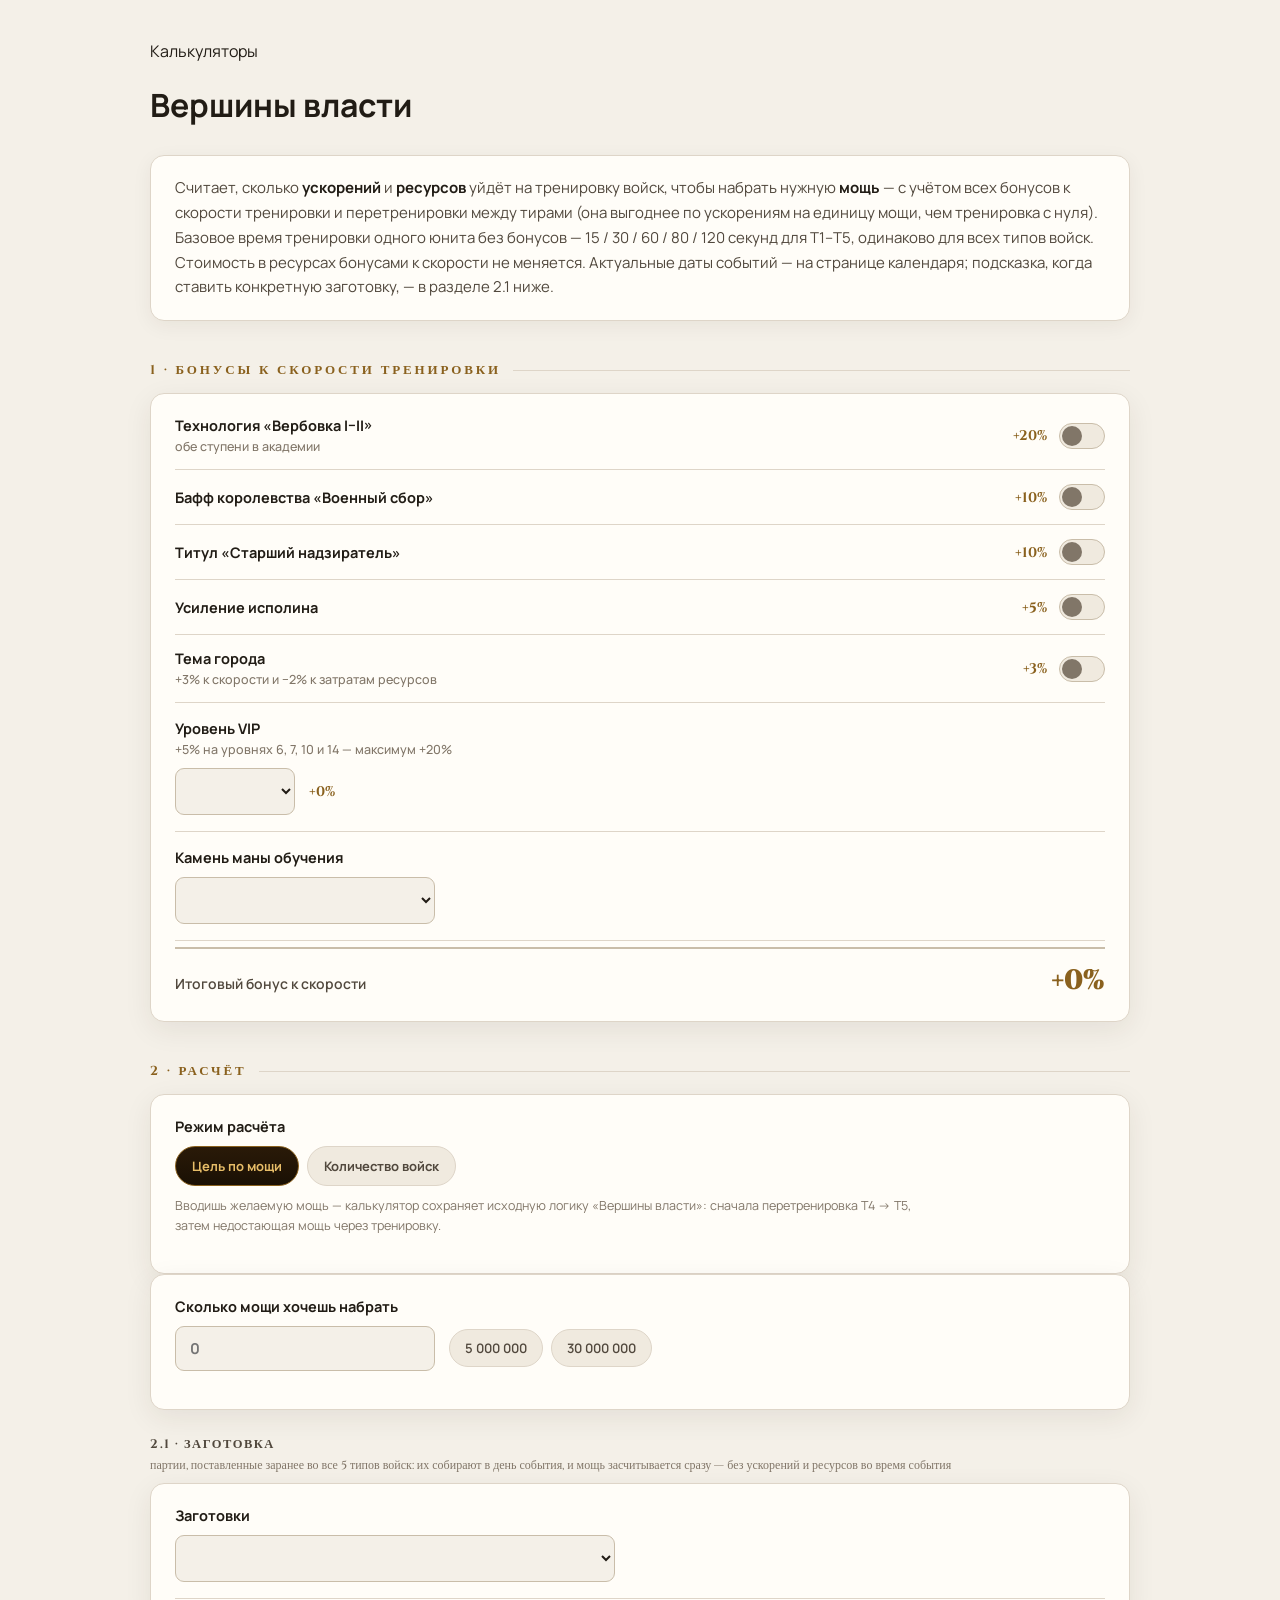
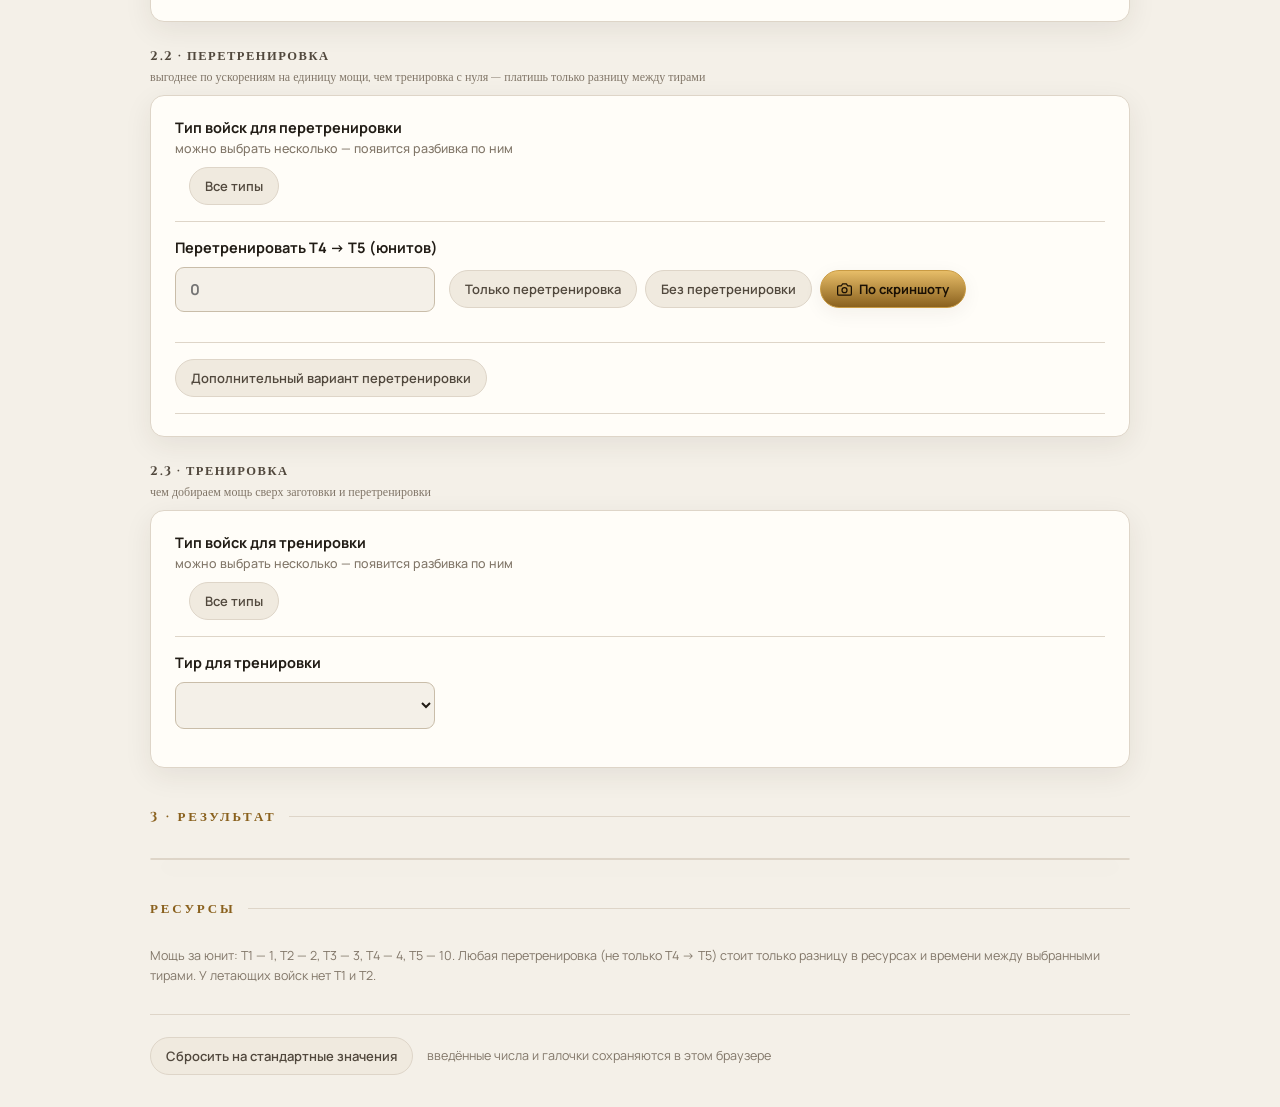
==== commit 1bf413ed: "Add files via upload" ====
--- a/power-peak.html
+++ b/power-peak.html
@@ -10,6 +10,1388 @@
 <link rel="preconnect" href="https://fonts.gstatic.com" crossorigin>
 <link href="https://fonts.googleapis.com/css2?family=Cinzel:wght@500;700;900&family=Manrope:wght@400;500;600;700&display=swap" rel="stylesheet">
 <link rel="stylesheet" href="../styles.css?v=5e5e803d" />
-
+<script>
+// Тема ставится до первой отрисовки — иначе при тёмной теме страница моргает светлой.
+try { document.documentElement.setAttribute('data-theme', localStorage.getItem('akame-theme') || 'light'); } catch (e) {}
+</script>
+<style>
+/* .vt-modal-backdrop из общего styles.css задаёт display:grid явно, и это
+перебивает браузерный [hidden]{display:none} — без этого правила модалка
+остаётся видимой (и её не скрыть через .hidden), несмотря на атрибут. */
+[hidden] { display: none !important; }
+
+.pp-main { padding: 40px 32px 32px; }
+.pp-wrap { max-width: 980px; margin: 0 auto; }
+.pp-back { display: inline-flex; align-items: center; gap: 7px; font-size: 13px; font-weight: 600; color: var(--muted); margin-bottom: 18px; }
+.pp-back:hover { color: var(--gold-deep); }
+[data-theme="dark"] .pp-back:hover { color: var(--gold-bright); }
+
+.pp-lead { background: var(--surface); border: 1px solid var(--line); border-radius: var(--radius); padding: 20px 24px; margin: 28px 0 40px; color: var(--ink-2); font-size: 15px; line-height: 1.65; box-shadow: var(--shadow-soft); }
+.pp-lead b { color: var(--ink); }
+
+.pp-step { font-family: 'Cinzel', serif; font-size: 13px; font-weight: 700; letter-spacing: 0.22em; text-transform: uppercase; color: var(--gold-deep); margin: 40px 0 14px; display: flex; align-items: center; gap: 12px; }
+[data-theme="dark"] .pp-step { color: var(--gold-bright); }
+.pp-step::after { content: ''; flex: 1; height: 1px; background: var(--line); }
+
+.pp-subhead { font-family: 'Cinzel', serif; font-size: 12.5px; font-weight: 700; letter-spacing: 0.12em; text-transform: uppercase; color: var(--ink-2); margin: 26px 0 10px; }
+.pp-subhead .sub { display: block; font-size: 12px; font-weight: 500; letter-spacing: normal; text-transform: none; color: var(--muted); margin-top: 4px; }
+
+.pp-card { background: var(--surface); border: 1px solid var(--line); border-radius: var(--radius); padding: 8px 24px; box-shadow: var(--shadow-card); }
+.pp-card.pad { padding: 22px 24px; }
+
+.pp-row { display: flex; align-items: center; justify-content: space-between; gap: 16px; padding: 14px 0; border-bottom: 1px solid var(--line); cursor: pointer; user-select: none; }
+.pp-row:last-child { border-bottom: none; }
+.pp-row-lbl { font-size: 14.5px; font-weight: 700; color: var(--ink); }
+.pp-row-lbl .sub { display: block; font-size: 12.5px; font-weight: 500; color: var(--muted); margin-top: 3px; }
+.pp-row-right { display: flex; align-items: center; gap: 12px; flex-shrink: 0; }
+.pp-bonus { font-family: 'Cinzel', serif; font-size: 14px; font-weight: 700; color: var(--gold-deep); white-space: nowrap; }
+[data-theme="dark"] .pp-bonus { color: var(--gold-bright); }
+
+.pp-sw { width: 46px; height: 26px; border-radius: 999px; background: var(--surface-2); border: 1px solid var(--line-strong); position: relative; flex-shrink: 0; transition: background 0.2s, border-color 0.2s; }
+.pp-sw.on { background: linear-gradient(180deg, var(--gold-bright), var(--gold-deep)); border-color: var(--gold-deep); }
+.pp-sw-knob { position: absolute; top: 2px; left: 2px; width: 20px; height: 20px; border-radius: 50%; background: var(--muted); transition: transform 0.2s, background 0.2s; }
+.pp-sw.on .pp-sw-knob { transform: translateX(20px); background: #fffaf0; }
+
+.pp-field { padding: 16px 0; border-bottom: 1px solid var(--line); }
+.pp-field:last-child { border-bottom: none; }
+.pp-card.pad .pp-field:first-child { padding-top: 0; }
+.pp-label { display: block; font-size: 14.5px; font-weight: 700; color: var(--ink); margin-bottom: 10px; }
+.pp-label .sub { display: block; font-size: 12.5px; font-weight: 500; color: var(--muted); margin-top: 3px; }
+
+.pp-input, .pp-select { width: 100%; max-width: 260px; background: var(--bg); border: 1px solid var(--line-strong); border-radius: var(--radius-sm); color: var(--ink); font: 700 15px 'Manrope', sans-serif; padding: 11px 14px; transition: border-color 0.15s, box-shadow 0.15s; }
+.pp-select { cursor: pointer; }
+.pp-input:focus, .pp-select:focus { outline: none; border-color: var(--gold); box-shadow: 0 0 0 3px rgba(212,165,72,0.18); }
+.pp-inline { display: flex; align-items: center; gap: 14px; flex-wrap: wrap; }
+
+.pp-total { display: flex; align-items: baseline; justify-content: space-between; gap: 16px; padding: 18px 0 4px; margin-top: 6px; border-top: 2px solid var(--line-strong); }
+.pp-total-lbl { font-size: 14px; font-weight: 600; color: var(--ink-2); }
+.pp-total-val { font-family: 'Cinzel', serif; font-size: 28px; font-weight: 900; color: var(--gold-deep); line-height: 1; }
+[data-theme="dark"] .pp-total-val { color: var(--gold-bright); }
+.pp-total-sub { font-size: 12.5px; color: var(--muted); padding-bottom: 14px; }
+
+.pp-quick-row { display: flex; gap: 8px; flex-wrap: wrap; }
+.pp-quick { padding: 9px 15px; border-radius: 999px; background: var(--surface-2); color: var(--ink-2); border: 1px solid var(--line); font: 600 13px 'Manrope', sans-serif; cursor: pointer; white-space: nowrap; transition: all 0.2s; }
+.pp-quick:hover { border-color: var(--gold); color: var(--ink); }
+.pp-quick:disabled { opacity: 0.45; cursor: default; border-color: var(--line); color: var(--muted); }
+.pp-quick.active { border-color: var(--gold-deep); color: var(--ink); background: linear-gradient(180deg, #2a1a08 0%, #1a1004 100%); color: var(--gold-bright); }
+[data-theme="dark"] .pp-quick.active { background: linear-gradient(180deg, var(--gold-bright), var(--gold)); color: #1a1004; border-color: var(--gold-bright); }
+
+.pp-split-after { margin-top: 20px; }
+.pp-split-hdr { font-size: 13.5px; font-weight: 700; color: var(--ink-2); margin-bottom: 10px; }
+.pp-split-hdr b { font-family: 'Cinzel', serif; color: var(--gold-deep); font-size: 15px; }
+[data-theme="dark"] .pp-split-hdr b { color: var(--gold-bright); }
+.pp-split-bar { position: relative; height: 28px; border-radius: var(--radius-sm); background: var(--bg); border: 1px solid var(--line); display: flex; overflow: hidden; }
+.pp-split-seg { height: 100%; flex-shrink: 0; }
+.pp-split-handle { position: absolute; top: 50%; width: 16px; height: 16px; border-radius: 50%; background: var(--surface); border: 2px solid var(--ink-2); transform: translate(-50%,-50%); cursor: ew-resize; box-shadow: 0 2px 6px rgba(0,0,0,0.3); touch-action: none; z-index: 2; transition: border-color 0.12s; }
+.pp-split-handle:hover, .pp-split-handle.dragging { border-color: var(--gold-deep); background: var(--gold-bright); }
+.pp-split-inputs { display: grid; grid-template-columns: repeat(auto-fit, minmax(118px, 1fr)); gap: 10px; margin-top: 12px; }
+.pp-split-in { display: flex; flex-direction: column; gap: 6px; min-width: 0; }
+.pp-split-in-lbl { display: flex; align-items: center; gap: 6px; font-size: 11px; font-weight: 700; color: var(--muted); text-transform: uppercase; letter-spacing: 0.04em; white-space: nowrap; overflow: hidden; text-overflow: ellipsis; }
+.pp-split-dot { width: 9px; height: 9px; border-radius: 50%; flex-shrink: 0; }
+.pp-split-in input { width: 100%; background: var(--bg); border: 1px solid var(--line-strong); border-radius: var(--radius-sm); color: var(--ink); font: 700 14px 'Manrope', sans-serif; padding: 9px 6px; text-align: center; min-width: 0; }
+.pp-split-in input:focus { outline: none; border-color: var(--gold); }
+
+.pp-tiles { display: grid; grid-template-columns: repeat(auto-fit, minmax(220px, 1fr)); gap: 18px; }
+.pp-tile { background: var(--surface); border: 1px solid var(--line); border-radius: var(--radius); padding: 20px 22px; box-shadow: var(--shadow-card); }
+.pp-tile.hero { background: linear-gradient(180deg, color-mix(in srgb, var(--gold-bright) 22%, var(--surface)) 0%, var(--surface) 100%); border-color: var(--gold); }
+.pp-tile-lbl { font-size: 11.5px; font-weight: 700; letter-spacing: 0.1em; text-transform: uppercase; color: var(--muted); margin-bottom: 10px; }
+.pp-tile-val { font-family: 'Cinzel', serif; font-size: 30px; font-weight: 900; color: var(--ink); line-height: 1.1; word-break: break-word; }
+.pp-tile-val.time { font-size: 24px; color: var(--gold-deep); }
+[data-theme="dark"] .pp-tile-val.time { color: var(--gold-bright); }
+.pp-tile-sub { font-size: 12.5px; color: var(--muted); margin-top: 8px; }
+
+.pp-table { background: var(--surface); border: 1px solid var(--line); border-radius: var(--radius); overflow: hidden; margin-top: 18px; box-shadow: var(--shadow-card); }
+.pp-tr { display: grid; grid-template-columns: 1.6fr repeat(3, 1fr); gap: 14px; align-items: center; padding: 15px 22px; border-bottom: 1px solid var(--line); font-size: 14px; }
+.pp-tr:last-child { border-bottom: none; }
+.pp-tr.head { background: var(--surface-2); font-size: 11px; font-weight: 700; letter-spacing: 0.08em; text-transform: uppercase; color: var(--muted); padding: 11px 22px; }
+.pp-td-name { font-weight: 700; color: var(--ink); }
+.pp-td-name .sub { display: block; font-size: 12px; font-weight: 500; color: var(--muted); margin-top: 2px; }
+.pp-td { text-align: right; font-weight: 700; color: var(--ink-2); white-space: nowrap; }
+.pp-td.gold { color: var(--gold-deep); }
+[data-theme="dark"] .pp-td.gold { color: var(--gold-bright); }
+
+.pp-res { display: grid; grid-template-columns: repeat(auto-fit, minmax(150px, 1fr)); gap: 14px; }
+.pp-res-item { background: var(--surface); border: 1px solid var(--line); border-radius: var(--radius); padding: 16px 18px; display: flex; align-items: center; gap: 13px; box-shadow: var(--shadow-soft); }
+.pp-res-ico { width: 36px; height: 36px; flex-shrink: 0; object-fit: contain; }
+.pp-res-name { font-size: 11.5px; font-weight: 700; letter-spacing: 0.06em; text-transform: uppercase; color: var(--muted); }
+.pp-res-val { font-family: 'Cinzel', serif; font-size: 19px; font-weight: 700; color: var(--ink); margin-top: 3px; }
+
+.pp-note { border: 1px dashed var(--line-strong); border-radius: var(--radius-sm); padding: 14px 18px; font-size: 13px; color: var(--muted); line-height: 1.6; margin-top: 16px; }
+.pp-hint { font-size: 12.5px; color: var(--muted); margin-top: 14px; line-height: 1.6; }
+.pp-reset-row { display: flex; align-items: center; gap: 14px; flex-wrap: wrap; margin-top: 28px; padding-top: 22px; border-top: 1px solid var(--line); }
+.pp-reset-note { font-size: 12.5px; color: var(--muted); }
+.pp-prep-info { font-size: 13px; font-weight: 600; color: var(--gold-deep); margin-top: 8px; }
+.pp-prep-info:empty { display: none; }
+[data-theme="dark"] .pp-prep-info { color: var(--gold-bright); }
+
+.pp-bonus-row { display: flex; align-items: center; justify-content: space-between; gap: 14px; flex-wrap: wrap; }
+.pp-check { display: inline-flex; align-items: center; gap: 7px; font-size: 12.5px; font-weight: 600; color: var(--ink-2); cursor: pointer; white-space: nowrap; }
+.pp-check input { width: 16px; height: 16px; accent-color: var(--gold-deep); cursor: pointer; }
+.pp-advice { font-size: 13px; font-weight: 600; color: var(--ink-2); margin-top: 10px; line-height: 1.55; }
+.pp-advice:empty { display: none; }
+.pp-label-note { font-size: 12.5px; font-weight: 500; color: var(--muted); text-transform: none; letter-spacing: normal; }
+.pp-inline-edit { background: none; border: none; padding: 0; font: inherit; font-weight: 700; color: var(--gold-deep); border-bottom: 1px dashed var(--gold-deep); cursor: pointer; }
+[data-theme="dark"] .pp-inline-edit { color: var(--gold-bright); border-bottom-color: var(--gold-bright); }
+.pp-inline-edit:hover { opacity: 0.8; }
+.pp-advice input[type="datetime-local"] { background: var(--bg); border: 1px solid var(--line-strong); border-radius: var(--radius-sm); color: var(--ink); font: 700 13px 'Manrope', sans-serif; padding: 6px 8px; }
+
+.pp-scan-btn { margin-left: auto; display: inline-flex; align-items: center; gap: 7px; padding: 9px 16px; border-radius: 999px; border: 1px solid var(--gold); background: linear-gradient(180deg, var(--gold-bright), var(--gold-deep)); color: #1a1004; font: 700 13px 'Manrope', sans-serif; cursor: pointer; white-space: nowrap; transition: filter 0.2s, transform 0.2s; box-shadow: var(--shadow-soft); }
+.pp-scan-btn:hover { filter: brightness(1.08); transform: translateY(-1px); }
+.pp-scan-btn:disabled { opacity: 0.65; cursor: default; transform: none; }
+.pp-spin { animation: pp-spin 0.8s linear infinite; }
+@keyframes pp-spin { to { transform: rotate(360deg); } }
+.pp-scan-available { display: flex; align-items: center; gap: 12px; flex-wrap: wrap; margin-top: 10px; padding: 12px 16px; border: 1px dashed var(--gold); border-radius: var(--radius-sm); background: color-mix(in srgb, var(--gold-bright) 8%, transparent); font-size: 12.5px; color: var(--ink-2); line-height: 1.6; }
+.pp-scan-available b { color: var(--ink); }
+
+@media (max-width: 760px) {
+.pp-main { padding: 28px 16px 24px; }
+.pp-card, .pp-card.pad { padding-left: 18px; padding-right: 18px; }
+.pp-input { max-width: none; }
+/* Шапка таблицы на телефоне не помещается, поэтому подписи колонок
+переезжают в сами ячейки. */
+.pp-tr { grid-template-columns: 1fr; gap: 4px; padding: 14px 18px; }
+.pp-tr.head { display: none; }
+.pp-td { display: flex; justify-content: space-between; align-items: baseline; text-align: left; }
+.pp-td::before { content: attr(data-l); font-size: 11.5px; font-weight: 700; letter-spacing: 0.06em; text-transform: uppercase; color: var(--muted); }
+.pp-td-name { margin-bottom: 8px; }
+.pp-tile-val { font-size: 26px; }
+}
+</style>
+
+<style>
+/* Дополнения для режима ручного количества — исходный CSS калькулятора сохранён выше. */
+.pp-mode-card { margin-top: 14px; }
+.pp-mode-switch { display:flex; gap:8px; flex-wrap:wrap; }
+.pp-mode-btn { border:1px solid var(--line); background:var(--surface-2); color:var(--ink-2); border-radius:999px; padding:10px 16px; font:700 13px 'Manrope',sans-serif; cursor:pointer; }
+.pp-mode-btn.active { background:linear-gradient(180deg,#2a1a08 0%,#1a1004 100%); color:var(--gold-bright); border-color:var(--gold-deep); }
+[data-theme="dark"] .pp-mode-btn.active { background:linear-gradient(180deg,var(--gold-bright),var(--gold)); color:#1a1004; }
+.pp-mode-desc { margin-top:10px; font-size:12.5px; line-height:1.55; color:var(--muted); max-width:760px; }
+.pp-manual-grid { display:grid; grid-template-columns:repeat(auto-fit,minmax(170px,1fr)); gap:12px; margin-top:14px; }
+.pp-manual-input { display:flex; flex-direction:column; gap:7px; }
+.pp-manual-name { font-size:12px; font-weight:700; color:var(--muted); }
+.pp-manual-input .pp-input { max-width:none; box-sizing:border-box; }
+.pp-tier-mode-switch { display:flex; gap:8px; flex-wrap:wrap; margin-top:10px; }
+.pp-tier-common-wrap { margin-top:8px; }
+.pp-manual-fresh-item { min-width:0; }
+.pp-personal-tier { display:flex; flex-direction:column; gap:7px; margin-bottom:8px; }
+.pp-personal-tier .pp-select { max-width:none; box-sizing:border-box; }
+
+/* Локальные чипы типов войск выглядят и ведут себя как кнопка «Все типы». */
+.chips { display:flex; gap:8px; flex-wrap:wrap; }
+.chips .chip { padding:9px 15px; border-radius:999px; background:var(--surface-2); color:var(--ink-2); border:1px solid var(--line); font:600 13px 'Manrope',sans-serif; cursor:pointer; white-space:nowrap; transition:all .2s; }
+.chips .chip:hover { border-color:var(--gold); color:var(--ink); }
+.chips .chip.active { border-color:var(--gold-deep); color:var(--gold-bright); background:linear-gradient(180deg,#2a1a08 0%,#1a1004 100%); }
+[data-theme="dark"] .chips .chip.active { background:linear-gradient(180deg,var(--gold-bright),var(--gold)); color:#1a1004; border-color:var(--gold-bright); }
+
+/* Бонусы заготовки открываются настоящим модальным окном поверх страницы. */
+#ppPrepBonusModal.vt-modal-backdrop { position:fixed !important; inset:0 !important; z-index:9999 !important; display:grid !important; place-items:center !important; padding:24px !important; box-sizing:border-box; background:rgba(0,0,0,.58); }
+.pp-prep-settings{margin-top:12px;padding:16px;border:1px solid var(--line);border-radius:var(--radius-sm,12px);background:var(--surface-2);box-shadow:var(--shadow-soft);}
+.pp-prep-settings-title{font-weight:800;font-size:14px;color:var(--ink);margin-bottom:8px;}
+.pp-prep-settings .pp-row{border-top:1px solid var(--line);}
+.pp-prep-settings .pp-row:first-of-type{border-top:0;}
+.pp-prep-settings .pp-field{margin-top:14px;}
+@media (max-width:600px){ .pp-main{padding:24px 14px 24px}.pp-card.pad{padding:18px 16px}.pp-tr{grid-template-columns:1fr;gap:5px}.pp-tr.head{display:none}.pp-td{text-align:left}.pp-mode-btn{flex:1} }
+</style>
+</head>
+<body>
+
+<main class="pp-main">
+<div class="pp-wrap">
+
+<div class="section-head" style="margin-bottom:0;">
+<div>
+<div class="section-eyebrow">Калькуляторы</div>
+<h1 class="section-title">Вершины власти</h1>
+</div>
+</div>
+
+<div class="pp-lead">
+Считает, сколько <b>ускорений</b> и <b>ресурсов</b> уйдёт на тренировку войск, чтобы набрать нужную <b>мощь</b> — с учётом всех бонусов к скорости тренировки и перетренировки между тирами (она выгоднее по ускорениям на единицу мощи, чем тренировка с нуля). Базовое время тренировки одного юнита без бонусов — 15 / 30 / 60 / 80 / 120 секунд для T1–T5, одинаково для всех типов войск. Стоимость в ресурсах бонусами к скорости не меняется. Актуальные даты событий — на странице <a href="../calendar.html">календаря</a>; подсказка, когда ставить конкретную заготовку, — в разделе 2.1 ниже.
+</div>
+
+<div class="pp-step">1 · Бонусы к скорости тренировки</div>
+<div class="pp-card" id="ppToggles">
+<div class="pp-row" data-toggle="recruit">
+<div class="pp-row-lbl">Технология «Вербовка I–II»
+<span class="sub">обе ступени в академии</span>
+</div>
+<div class="pp-row-right"><span class="pp-bonus">+20%</span><div class="pp-sw"><div class="pp-sw-knob"></div></div></div>
+</div>
+<div class="pp-row" data-toggle="kingdom">
+<div class="pp-row-lbl">Бафф королевства «Военный сбор»</div>
+<div class="pp-row-right"><span class="pp-bonus">+10%</span><div class="pp-sw"><div class="pp-sw-knob"></div></div></div>
+</div>
+<div class="pp-row" data-toggle="title">
+<div class="pp-row-lbl">Титул «Старший надзиратель»</div>
+<div class="pp-row-right"><span class="pp-bonus">+10%</span><div class="pp-sw"><div class="pp-sw-knob"></div></div></div>
+</div>
+<div class="pp-row" data-toggle="titan">
+<div class="pp-row-lbl">Усиление исполина</div>
+<div class="pp-row-right"><span class="pp-bonus">+5%</span><div class="pp-sw"><div class="pp-sw-knob"></div></div></div>
+</div>
+<div class="pp-row" data-toggle="cityTheme">
+<div class="pp-row-lbl">Тема города
+<span class="sub">+3% к скорости и −2% к затратам ресурсов</span>
+</div>
+<div class="pp-row-right"><span class="pp-bonus">+3%</span><div class="pp-sw"><div class="pp-sw-knob"></div></div></div>
+</div>
+
+<div class="pp-field">
+<label class="pp-label">Уровень VIP
+<span class="sub">+5% на уровнях 6, 7, 10 и 14 — максимум +20%</span>
+</label>
+<div class="pp-inline">
+<select id="ppVip" class="pp-select" style="max-width:120px;"></select>
+<span class="pp-bonus" id="ppVipBonus">+0%</span>
+</div>
+</div>
+
+<div class="pp-field">
+<label class="pp-label">Камень маны обучения</label>
+<select id="ppStone" class="pp-select"></select>
+</div>
+
+<div class="pp-total">
+<span class="pp-total-lbl">Итоговый бонус к скорости</span>
+<span class="pp-total-val" id="ppTotalBonus">+0%</span>
+</div>
+<div class="pp-total-sub" id="ppTotalSub"></div>
+</div>
+
+<div class="pp-step">2 · Расчёт</div>
+<div class="pp-card pad pp-mode-card">
+<div class="pp-field">
+<label class="pp-label">Режим расчёта</label>
+<div class="pp-mode-switch" id="ppModeSwitch">
+<button type="button" class="pp-mode-btn active" data-mode="target">Цель по мощи</button>
+<button type="button" class="pp-mode-btn" data-mode="manual">Количество войск</button>
+</div>
+<div class="pp-mode-desc" id="ppModeDesc">Вводишь желаемую мощь — калькулятор сохраняет исходную логику «Вершины власти»: сначала перетренировка T4 → T5, затем недостающая мощь через тренировку.</div>
+</div>
+</div>
+<div class="pp-card pad" id="ppTargetCard">
+<div class="pp-field">
+<label class="pp-label">Сколько мощи хочешь набрать</label>
+<div class="pp-inline">
+<input type="text" id="ppTarget" class="pp-input" placeholder="0" inputmode="numeric" autocomplete="off">
+<div class="pp-quick-row">
+<button type="button" class="pp-quick" data-target="5000000">5 000 000</button>
+<button type="button" class="pp-quick" data-target="30000000">30 000 000</button>
+</div>
+</div>
+</div>
+</div>
+
+<div class="pp-subhead">2.1 · Заготовка
+<span class="sub">партии, поставленные заранее во все 5 типов войск: их собирают в день события, и мощь засчитывается сразу — без ускорений и ресурсов во время события</span>
+</div>
+<div class="pp-card pad">
+<div class="pp-field">
+<label class="pp-label">Заготовки</label>
+<select id="ppPrep" class="pp-select" style="max-width:440px;"></select>
+<div class="pp-prep-info" id="ppPrepInfo"></div>
+</div>
+
+<div class="pp-field" id="ppPrepTimeField" style="display:none;">
+<div class="pp-bonus-row">
+<label class="pp-label" style="margin-bottom:0;">Время тренировки заготовки
+<span class="sub" id="ppPrepBonusHint"></span>
+</label>
+<div class="pp-inline" style="gap:10px;">
+<label class="pp-check">
+<input type="checkbox" id="ppPrepCustomBonusOn">
+Отдельные бонусы для заготовки
+</label>
+<button type="button" class="pp-quick" id="ppPrepBonusEdit" style="display:none;">Настроить</button>
+<div id="ppPrepBonusInline" class="pp-prep-settings" style="display:none;">
+  <div class="pp-prep-settings-title">Отдельные бонусы для заготовки</div>
+  <div class="pp-row" data-ptoggle="recruit">
+    <div class="pp-row-lbl">Технология «Вербовка I–II»<span class="sub">обе ступени в академии</span></div>
+    <div class="pp-row-right"><span class="pp-bonus">+20%</span><div class="pp-sw"><div class="pp-sw-knob"></div></div></div>
+  </div>
+  <div class="pp-row" data-ptoggle="kingdom">
+    <div class="pp-row-lbl">Бафф королевства «Военный сбор»</div>
+    <div class="pp-row-right"><span class="pp-bonus">+10%</span><div class="pp-sw"><div class="pp-sw-knob"></div></div></div>
+  </div>
+  <div class="pp-row" data-ptoggle="title">
+    <div class="pp-row-lbl">Титул «Старший надзиратель»</div>
+    <div class="pp-row-right"><span class="pp-bonus">+10%</span><div class="pp-sw"><div class="pp-sw-knob"></div></div></div>
+  </div>
+  <div class="pp-row" data-ptoggle="titan">
+    <div class="pp-row-lbl">Усиление исполина</div>
+    <div class="pp-row-right"><span class="pp-bonus">+5%</span><div class="pp-sw"><div class="pp-sw-knob"></div></div></div>
+  </div>
+  <div class="pp-row" data-ptoggle="cityTheme">
+    <div class="pp-row-lbl">Тема города</div>
+    <div class="pp-row-right"><span class="pp-bonus">+3%</span><div class="pp-sw"><div class="pp-sw-knob"></div></div></div>
+  </div>
+  <div class="pp-field">
+    <label class="pp-label">Уровень VIP</label>
+    <select id="ppPrepBonusVip" class="pp-select" style="max-width:140px;"></select>
+  </div>
+  <div class="pp-field">
+    <label class="pp-label">Камень маны обучения</label>
+    <select id="ppPrepBonusStone" class="pp-select"></select>
+  </div>
+  <div class="pp-total">
+    <span class="pp-total-lbl">Итоговый бонус для заготовки</span>
+    <span class="pp-total-val" id="ppPrepBonusModalTotal">+0%</span>
+  </div>
+</div>
+</div>
+</div>
+<div class="pp-inline" style="margin-top:10px;">
+<span class="pp-bonus" style="font-size:19px;" id="ppPrepTimeValue"></span>
+</div>
+<div class="pp-advice" id="ppPrepAdvice"></div>
+</div>
+</div>
+
+<div class="pp-subhead">2.2 · Перетренировка
+<span class="sub">выгоднее по ускорениям на единицу мощи, чем тренировка с нуля — платишь только разницу между тирами</span>
+</div>
+<div class="pp-card pad">
+<div class="pp-field pp-target-retrain-controls">
+<label class="pp-label">Тип войск для перетренировки
+<span class="sub">можно выбрать несколько — появится разбивка по ним</span>
+</label>
+<div class="pp-inline">
+<div class="chips" id="ppRetrainTypeChips"></div>
+<button type="button" class="pp-quick" id="ppRetrainAllTypes">Все типы</button>
+</div>
+</div>
+
+<div class="pp-field pp-manual-retrain-ui" id="ppManualRetrainUI" hidden>
+<label class="pp-label">Перетренировка T4 → T5
+<span class="sub">введите количество отдельно для каждого типа войск</span>
+</label>
+<div class="pp-manual-grid" id="ppManualRetrainInputs"></div>
+</div>
+
+<div class="pp-field pp-target-retrain-amount">
+<label class="pp-label">Перетренировать T4 → T5 (юнитов)</label>
+<div class="pp-inline">
+<input type="text" id="ppRetrain" class="pp-input" placeholder="0" inputmode="numeric" autocomplete="off">
+<div class="pp-quick-row">
+<button type="button" class="pp-quick" id="ppOnlyRetrain">Только перетренировка</button>
+<button type="button" class="pp-quick" id="ppNoRetrain">Без перетренировки</button>
+<button type="button" class="pp-scan-btn" id="ppScanBtn">
+<svg viewBox="0 0 24 24" width="15" height="15" fill="none" stroke="currentColor" stroke-width="2" stroke-linecap="round" stroke-linejoin="round"><path d="M23 19a2 2 0 0 1-2 2H3a2 2 0 0 1-2-2V8a2 2 0 0 1 2-2h4l2-3h6l2 3h4a2 2 0 0 1 2 2z"/><circle cx="12" cy="13" r="4"/></svg>
+По скриншоту
+</button>
+<input type="file" id="ppScanFile" accept="image/*" hidden>
+</div>
+</div>
+<div class="pp-hint" id="ppScanResult"></div>
+<div class="pp-scan-available" id="ppScanAvailable" hidden>
+<span id="ppScanAvailableText"></span>
+<button type="button" class="pp-quick" id="ppScanAvailableReset">Сбросить</button>
+</div>
+</div>
+
+<div class="pp-field pp-split-area" id="ppSplitRetrainArea" style="display:none;">
+<div class="pp-split-hdr">Перетренировка T4 → T5 — всего <b id="ppSplitRetrainTotal">0</b></div>
+<div class="pp-split-bar" id="ppSplitBarRetrain"></div>
+<div class="pp-split-inputs" id="ppSplitInputsRetrain"></div>
+</div>
+
+<div class="pp-field">
+<button type="button" class="pp-quick" id="ppExtraRetrainToggle">Дополнительный вариант перетренировки</button>
+</div>
+
+<div class="pp-field" id="ppExtraRetrainArea" style="display:none;">
+<label class="pp-label">Ещё один диапазон
+<span class="sub">в дополнение к T4 → T5 выше — заполни руками, сколько юнитов каждого типа переводишь</span>
+</label>
+<select id="ppExtraRetrainRange" class="pp-select" style="max-width:220px;"></select>
+<div class="pp-split-inputs" id="ppExtraRetrainInputs" style="margin-top:14px;"></div>
+</div>
+</div>
+
+<div class="pp-subhead">2.3 · Тренировка
+<span class="sub">чем добираем мощь сверх заготовки и перетренировки</span>
+</div>
+<div class="pp-card pad">
+<div class="pp-field pp-target-fresh-controls">
+<label class="pp-label">Тип войск для тренировки
+<span class="sub">можно выбрать несколько — появится разбивка по ним</span>
+</label>
+<div class="pp-inline">
+<div class="chips" id="ppFreshTypeChips"></div>
+<button type="button" class="pp-quick" id="ppFreshAllTypes">Все типы</button>
+</div>
+</div>
+
+<div class="pp-field pp-manual-fresh-ui" id="ppManualFreshUI" hidden>
+<label class="pp-label">Тренировка с нуля</label>
+<div class="pp-tier-mode-switch" id="ppManualTierMode">
+<button type="button" class="pp-mode-btn active" data-tier-mode="common">Общий тир для всех</button>
+<button type="button" class="pp-mode-btn" data-tier-mode="personal">Персональный тир</button>
+</div>
+<div id="ppManualCommonTierWrap" class="pp-tier-common-wrap">
+<label class="pp-label" style="margin-top:14px;">Тир для всех типов</label>
+<select id="ppManualCommonTier" class="pp-select"></select>
+</div>
+<div class="pp-manual-grid" id="ppManualFreshInputs"></div>
+</div>
+
+<div class="pp-field pp-target-fresh-tier">
+<label class="pp-label">Тир для тренировки</label>
+<select id="ppFreshTier" class="pp-select"></select>
+<div class="pp-split-area pp-split-after" id="ppSplitFreshArea" style="display:none;">
+<div class="pp-split-hdr">Тренировка с нуля — всего <b id="ppSplitFreshTotal">0</b></div>
+<div class="pp-split-bar" id="ppSplitBarFresh"></div>
+<div class="pp-split-inputs" id="ppSplitInputsFresh"></div>
+</div>
+</div>
+</div>
+
+<div class="pp-step">3 · Результат</div>
+<div class="pp-tiles" id="ppTiles"></div>
+<div class="pp-table" id="ppTable"></div>
+
+<div class="pp-step">Ресурсы</div>
+<div class="pp-res" id="ppRes"></div>
+<div id="ppNotes"></div>
+
+<div class="pp-hint">Мощь за юнит: T1 — 1, T2 — 2, T3 — 3, T4 — 4, T5 — 10. Любая перетренировка (не только T4 → T5) стоит только разницу в ресурсах и времени между выбранными тирами. У летающих войск нет T1 и T2.</div>
+
+<div class="pp-reset-row">
+<button type="button" class="pp-quick" id="ppReset">Сбросить на стандартные значения</button>
+<span class="pp-reset-note">введённые числа и галочки сохраняются в этом браузере</span>
+</div>
+
+</div>
+</main>
+
+<script>
+(function () {
+'use strict';
+
+// ── Тема ──
+var SUN = '<svg viewBox="0 0 24 24" width="18" height="18" fill="none" stroke="currentColor" stroke-width="2" stroke-linecap="round"><circle cx="12" cy="12" r="4"/><path d="M12 2v2M12 20v2M4.93 4.93l1.41 1.41M17.66 17.66l1.41 1.41M2 12h2M20 12h2M4.93 19.07l1.41-1.41M17.66 6.34l1.41-1.41"/></svg>';
+var MOON = '<svg viewBox="0 0 24 24" width="18" height="18" fill="none" stroke="currentColor" stroke-width="2" stroke-linecap="round"><path d="M21 12.79A9 9 0 1 1 11.21 3 7 7 0 0 0 21 12.79z"/></svg>';
+// дотренировалась намного раньше времени.
+var PEAK_READY_BUFFER_HOURS = 15;
+var nearestPeakStart = null; // Date | null — начало ближайшей «Вершины власти»
+var nearestPeakEnd = null; // Date | null — последний день того же события
+var nearestPeakFetched = false;
+// Желаемое время готовности заготовки можно задать вручную вместо
+// авто-расчёта (начало события + запас) — кликом по дате в подсказке.
+// Сбрасывается при перезагрузке страницы, не сохраняется.
+var prepReadyOverride = null;
+var prepReadyEditing = false;
+
+function fetchNearestPeakEvent() {
+var now = new Date();
+var tMin = now.toISOString();
+var tMax = new Date(now.getTime() + 60 * 86400000).toISOString();
+var url = 'https://www.googleapis.com/calendar/v3/calendars/' + encodeURIComponent(GCAL_ID) +
+'/events?key=' + GCAL_API_KEY + '&timeMin=' + encodeURIComponent(tMin) + '&timeMax=' + encodeURIComponent(tMax) +
+'&singleEvents=true&orderBy=startTime&maxResults=10&q=' + encodeURIComponent('Вершины власти');
+fetch(url)
+.then(function (r) { if (!r.ok) throw new Error('http ' + r.status); return r.json(); })
+.then(function (data) {
+var ev = (data.items || []).filter(function (e) { return /вершин/i.test(e.summary || ''); })[0];
+if (ev) {
+nearestPeakStart = new Date(ev.start.dateTime || (ev.start.date + 'T00:00:00Z'));
+if (ev.end.dateTime) {
+nearestPeakEnd = new Date(ev.end.dateTime);
+} else if (ev.end.date) {
+// Google API: конец all-day события не включает последний день.
+nearestPeakEnd = new Date(new Date(ev.end.date + 'T00:00:00Z').getTime() - 86400000);
+}
+}
+nearestPeakFetched = true;
+render();
+})
+.catch(function () { nearestPeakFetched = true; render(); });
+}
+fetchNearestPeakEvent();
+
+// Момент, к которому должны быть готовы войска — вручную заданный, либо
+// начало ближайшей «Вершины власти» плюс запас.
+function effectiveReadyBy() {
+if (prepReadyOverride) return prepReadyOverride;
+return nearestPeakStart ? new Date(nearestPeakStart.getTime()) : null;
+}
+
+// Показывает "до начала события X, ближайшие «Вершины власти» пройдут с A по Б"
+// рядом с заголовком «Заготовки» — только если такое событие ещё не началось.
+function nearestPeakNoteText() {
+if (!nearestPeakStart || nearestPeakStart.getTime() <= Date.now()) return '';
+var dOpts = { day: 'numeric', month: 'long', timeZone: 'UTC' };
+var sameMonth = nearestPeakEnd && nearestPeakStart.getUTCMonth() === nearestPeakEnd.getUTCMonth() && nearestPeakStart.getUTCFullYear() === nearestPeakEnd.getUTCFullYear();
+var startStr = sameMonth ? nearestPeakStart.toLocaleDateString('ru-RU', { day: 'numeric', timeZone: 'UTC' }) : nearestPeakStart.toLocaleDateString('ru-RU', dOpts);
+var endStr = nearestPeakEnd ? nearestPeakEnd.toLocaleDateString('ru-RU', dOpts) : nearestPeakStart.toLocaleDateString('ru-RU', dOpts);
+var untilStr = fmtDuration((nearestPeakStart.getTime() - Date.now()) / 1000);
+return '(до начала события ' + untilStr + ', ближайшие «Вершины власти» пройдут с ' + startStr + ' по ' + endStr + ')';
+}
+
+// "YYYY-MM-DDTHH:mm" для <input type="datetime-local"> — цифры читаются как UTC,
+// без пересчёта в часовой пояс браузера.
+function isoLocalUTC(d) {
+var p2 = function (n) { return String(n).padStart(2, '0'); };
+return d.getUTCFullYear() + '-' + p2(d.getUTCMonth() + 1) + '-' + p2(d.getUTCDate()) + 'T' + p2(d.getUTCHours()) + ':' + p2(d.getUTCMinutes());
+}
+
+function updatePrepSection(r) {
+var p = PREPS.filter(function (x) { return x.id === state.prep; })[0];
+var field = document.getElementById('ppPrepTimeField');
+if (!p || !p.kind) { field.style.display = 'none'; return; }
+field.style.display = '';
+
+var bonus = prepBonusPct();
+document.getElementById('ppPrepCustomBonusOn').checked = state.prepCustomBonusOn;
+if (prepBonusEdit) prepBonusEdit.style.display = state.prepCustomBonusOn ? '' : 'none';
+if (!state.prepCustomBonusOn) closePrepBonusSettings();
+if (prepBonusEdit) prepBonusEdit.style.display = state.prepCustomBonusOn ? '' : 'none';
+document.getElementById('ppPrepBonusHint').textContent = state.prepCustomBonusOn
+? '— свой набор, +' + bonus + '%'
+: '— как в разделе 1, +' + bonus + '%';
+
+var sec = prepTrainSeconds(p, bonus);
+document.getElementById('ppPrepTimeValue').textContent = fmtDuration(sec);
+renderPrepAdvice(sec);
+}
+
+function renderPrepAdvice(sec) {
+var adviceEl = document.getElementById('ppPrepAdvice');
+var readyBy = prepReadyOverride || nearestPeakStart || null;
+
+adviceEl.innerHTML = '';
+adviceEl.appendChild(document.createTextNode('Хочу, чтобы заготовка была готова к: '));
+var input = document.createElement('input');
+input.type = 'datetime-local';
+input.value = readyBy ? isoLocalUTC(readyBy) : '';
+input.setAttribute('aria-label', 'Время начала события');
+adviceEl.appendChild(input);
+adviceEl.appendChild(document.createTextNode(' UTC '));
+var applyBtn = document.createElement('button');
+applyBtn.type = 'button'; applyBtn.className = 'pp-quick'; applyBtn.textContent = 'Применить';
+applyBtn.addEventListener('click', function () {
+if (input.value) {
+  prepReadyOverride = new Date(input.value + ':00Z');
+  prepReadyEditing = false;
+  render();
+}
+});
+adviceEl.appendChild(applyBtn);
+
+if (!readyBy) {
+  var hint = document.createElement('div');
+  hint.className = 'pp-hint';
+  hint.textContent = 'Укажи момент начала события — окончание тренировки будет рассчитано ровно на это время.';
+  adviceEl.appendChild(hint);
+  return;
+}
+
+var needDate = new Date(readyBy.getTime() - sec * 1000);
+var dOpts = { day: 'numeric', month: 'long', year: 'numeric', timeZone: 'UTC' };
+var tOpts = { hour: '2-digit', minute: '2-digit', timeZone: 'UTC' };
+var startStr = needDate.toLocaleDateString('ru-RU', dOpts) + ', ' + needDate.toLocaleTimeString('ru-RU', tOpts) + ' UTC';
+var endStr = readyBy.toLocaleDateString('ru-RU', dOpts) + ', ' + readyBy.toLocaleTimeString('ru-RU', tOpts) + ' UTC';
+var calcLine = document.createElement('div');
+calcLine.className = 'pp-hint';
+calcLine.innerHTML = 'Начать тренировку: <b>' + startStr + '</b><br>Окончание тренировки: <b>' + endStr + '</b>';
+adviceEl.appendChild(calcLine);
+}
+
+// ── Отдельные бонусы для заготовки (не трогают расчёт калькулятора) ──
+var prepBonusPanel = document.getElementById('ppPrepBonusInline');
+var prepBonusEdit = document.getElementById('ppPrepBonusEdit');
+
+function renderPrepBonusSettings() {
+  if (!prepBonusPanel) return;
+  prepBonusPanel.querySelectorAll('[data-ptoggle]').forEach(function (row) {
+    row.querySelector('.pp-sw').classList.toggle('on', !!state.prepCustomToggles[row.dataset.ptoggle]);
+  });
+  var vipSel = document.getElementById('ppPrepBonusVip');
+  var stoneSel = document.getElementById('ppPrepBonusStone');
+  if (vipSel) vipSel.value = state.prepCustomVip;
+  if (stoneSel) stoneSel.value = state.prepCustomStone;
+  var total = document.getElementById('ppPrepBonusModalTotal');
+  if (total) total.textContent = '+' + totalBonusFrom(state.prepCustomToggles, state.prepCustomVip, state.prepCustomStone) + '%';
+}
+if (prepBonusPanel) {
+  prepBonusPanel.querySelectorAll('[data-ptoggle]').forEach(function (row) {
+    row.addEventListener('click', function () {
+      state.prepCustomToggles[row.dataset.ptoggle] = !state.prepCustomToggles[row.dataset.ptoggle];
+      renderPrepBonusSettings();
+      render();
+    });
+  });
+  var prepBonusVipSel = document.getElementById('ppPrepBonusVip');
+  var prepBonusVipOpts = [];
+  for (var pbv = 1; pbv <= 16; pbv++) prepBonusVipOpts.push('<option value="' + pbv + '">' + (pbv === 16 ? 'VIP S' : 'VIP ' + pbv) + '</option>');
+  prepBonusVipSel.innerHTML = prepBonusVipOpts.join('');
+  prepBonusVipSel.addEventListener('change', function () {
+    var v = parseInt(prepBonusVipSel.value, 10);
+    state.prepCustomVip = isFinite(v) ? Math.max(1, Math.min(16, v)) : 1;
+    renderPrepBonusSettings(); render();
+  });
+  var prepBonusStoneSel = document.getElementById('ppPrepBonusStone');
+  prepBonusStoneSel.innerHTML = MANA_STONES.map(function (s) {
+    return '<option value="' + s.id + '">' + s.ru + (s.bonus ? ' +' + s.bonus + '%' : '') + '</option>';
+  }).join('');
+  prepBonusStoneSel.addEventListener('change', function () {
+    state.prepCustomStone = prepBonusStoneSel.value;
+    renderPrepBonusSettings(); render();
+  });
+}
+function openPrepBonusSettings() {
+  renderPrepBonusSettings();
+  if (prepBonusPanel) prepBonusPanel.style.display = 'block';
+}
+function closePrepBonusSettings() {
+  if (prepBonusPanel) prepBonusPanel.style.display = 'none';
+}
+document.getElementById('ppPrepCustomBonusOn').addEventListener('change', function (e) {
+  state.prepCustomBonusOn = e.target.checked;
+  if (state.prepCustomBonusOn) {
+    state.prepCustomToggles = Object.assign({}, state.toggles);
+    state.prepCustomVip = state.vip;
+    state.prepCustomStone = state.stone;
+    if (prepBonusEdit) prepBonusEdit.style.display = '';
+    openPrepBonusSettings();
+  } else {
+    if (prepBonusEdit) prepBonusEdit.style.display = 'none';
+    closePrepBonusSettings();
+  }
+  render();
+});
+if (prepBonusEdit) {
+  prepBonusEdit.addEventListener('click', function (e) {
+    e.preventDefault();
+    e.stopPropagation();
+    if (prepBonusPanel && prepBonusPanel.style.display === 'none') openPrepBonusSettings();
+    else closePrepBonusSettings();
+  });
+}
+// Сколько сейчас даёт дополнительный вариант перетренировки.
+function currentExtraGain() {
+if (!state.retrainExtraOn) return 0;
+var r = RETRAIN_RANGES.filter(function (x) { return x.id === state.retrainExtraRange; })[0];
+return r ? state.retrainExtra * retrainRangePower(r) : 0;
+}
+
+// Сколько юнитов доп. варианта хватит, чтобы закрыть остаток цели после
+// заготовки и базовой перетренировки — больше вводить незачем.
+function extraNeededForTarget() {
+if (state.target <= 0) return 0;
+var range = RETRAIN_RANGES.filter(function (x) { return x.id === state.retrainExtraRange; })[0];
+if (!range) return 0;
+var remaining = eventTarget() - state.retrain * RETRAIN_POWER;
+return remaining > 0 ? Math.ceil(remaining / retrainRangePower(range)) : 0;
+}
+
+// Больше, чем нужно на остаток цели (после заготовки и доп. варианта),
+// перетренировывать незачем — верхняя граница округляется вверх, чтобы
+// одной перетренировкой можно было закрыть его целиком.
+function retrainForWholeTarget() {
+var t = eventTarget() - currentExtraGain();
+return t > 0 ? Math.ceil(t / RETRAIN_POWER) : 0;
+}
+function clampRetrainToTarget() {
+var max = retrainMaxAllowed();
+if (isFinite(max) && state.retrain > max) state.retrain = Math.max(0, max);
+}
+var targetInput = document.getElementById('ppTarget');
+var retrainInput = document.getElementById('ppRetrain');
+targetInput.addEventListener('input', function () {
+state.target = formatInputLive(targetInput);
+clampRetrainToTarget();
+retrainInput.value = formatNum(state.retrain);
+render();
+});
+retrainInput.addEventListener('input', function () {
+state.retrain = formatInputLive(retrainInput);
+clampRetrainToTarget();
+retrainInput.value = formatNum(state.retrain);
+render();
+});
+
+document.querySelectorAll('.pp-quick[data-target]').forEach(function (btn) {
+btn.addEventListener('click', function () {
+state.target = parseInt(btn.dataset.target, 10);
+targetInput.value = formatNum(state.target);
+clampRetrainToTarget();
+retrainInput.value = formatNum(state.retrain);
+render();
+});
+});
+
+var onlyRetrainBtn = document.getElementById('ppOnlyRetrain');
+onlyRetrainBtn.addEventListener('click', function () {
+var max = retrainMaxAllowed();
+state.retrain = isFinite(max) ? max : retrainForWholeTarget();
+retrainInput.value = formatNum(state.retrain);
+render();
+});
+
+var noRetrainBtn = document.getElementById('ppNoRetrain');
+noRetrainBtn.addEventListener('click', function () {
+state.retrain = 0;
+retrainInput.value = '';
+render();
+});
+
+// ── Дополнительный вариант перетренировки: без ползунков, все 5 типов
+// заполняются руками независимо друг от друга и от чипов перетренировки выше. ──
+var extraToggleBtn = document.getElementById('ppExtraRetrainToggle');
+var extraArea = document.getElementById('ppExtraRetrainArea');
+var extraRangeSel = document.getElementById('ppExtraRetrainRange');
+var extraInputsEl = document.getElementById('ppExtraRetrainInputs');
+var extraInputs = {};
+
+extraRangeSel.innerHTML = RETRAIN_RANGES.map(function (r) {
+return '<option value="' + r.id + '">' + retrainRangeLabel(r) + ' · +' + retrainRangePower(r) + ' мощи за юнита</option>';
+}).join('');
+extraRangeSel.value = state.retrainExtraRange;
+extraRangeSel.addEventListener('change', function () {
+state.retrainExtraRange = extraRangeSel.value;
+clampRetrainToTarget();
+retrainInput.value = formatNum(state.retrain);
+render();
+});
+
+function recomputeExtraTotal() {
+state.retrainExtra = TYPE_IDS.reduce(function (s, id) { return s + (state.split.retrainExtra[id] || 0); }, 0);
+}
+
+TROOP_TYPES.forEach(function (t) {
+var wrap = document.createElement('div');
+wrap.className = 'pp-split-in';
+var lbl = document.createElement('div');
+lbl.className = 'pp-split-in-lbl';
+lbl.innerHTML = '<span class="pp-split-dot" style="background:' + t.color + '"></span>' + t.ru;
+var inp = document.createElement('input');
+inp.type = 'text'; inp.inputMode = 'numeric'; inp.autocomplete = 'off';
+wrap.appendChild(lbl); wrap.appendChild(inp);
+extraInputsEl.appendChild(wrap);
+extraInputs[t.id] = inp;
+inp.addEventListener('input', function () {
+var v = formatInputLive(inp, true);
+if (state.target > 0) {
+var otherSum = TYPE_IDS.reduce(function (s, id) { return id === t.id ? s : s + state.split.retrainExtra[id]; }, 0);
+v = Math.max(0, Math.min(v, extraNeededForTarget() - otherSum));
+}
+state.split.retrainExtra[t.id] = v;
+inp.value = formatNum(v, true);
+recomputeExtraTotal();
+clampRetrainToTarget();
+retrainInput.value = formatNum(state.retrain);
+render();
+});
+});
+
+function renderExtraInputs() {
+TYPE_IDS.forEach(function (id) {
+var inp = extraInputs[id];
+if (document.activeElement !== inp) inp.value = formatNum(state.split.retrainExtra[id], true);
+});
+}
+
+extraToggleBtn.addEventListener('click', function () {
+state.retrainExtraOn = !state.retrainExtraOn;
+if (!state.retrainExtraOn) {
+TYPE_IDS.forEach(function (id) { state.split.retrainExtra[id] = 0; });
+state.retrainExtra = 0;
+renderExtraInputs();
+}
+render();
+});
+
+// ── Тир для тренировки с нуля ──
+var freshSel = document.getElementById('ppFreshTier');
+function fillFreshTiers() {
+// Когда выбран один тип войск, не предлагаем тиры, которых у него нет
+// (у летающих нет T1 и T2).
+var allowed = TIERS.filter(function (t) { return isSplit(state.freshTypes) || costKnown(mainType(state.freshTypes), t); });
+if (allowed.indexOf(state.freshTier) < 0) state.freshTier = allowed[allowed.length - 1];
+freshSel.innerHTML = allowed.map(function (t) {
+return '<option value="' + t + '">' + t.toUpperCase() + ' · +' + POWER[t] + ' мощи за юнита</option>';
+}).join('');
+freshSel.value = state.freshTier;
+}
+freshSel.addEventListener('change', function () { state.freshTier = freshSel.value; render(); });
+
+// ── Расчёт ──
+function calc() {
+var bonusPct = totalBonusPct();
+var mult = 1 + bonusPct / 100;
+var freshTier = state.freshTier;
+var resMult = state.toggles.cityTheme ? (1 - CITY_THEME_RES_DISCOUNT) : 1;
+
+// Заготовка засчитывается первой и в ускорения с ресурсами события не входит:
+// её оплатили до старта.
+var prep = prepInfo();
+var target = eventTarget();
+
+var extraRange = RETRAIN_RANGES.filter(function (x) { return x.id === state.retrainExtraRange; })[0];
+var extraCount = state.retrainExtraOn ? state.retrainExtra : 0;
+var extraPerUnit = extraRange ? retrainRangePower(extraRange) : 0;
+var extraPowerGain = extraCount * extraPerUnit;
+
+var retrainPowerGain = state.retrain * RETRAIN_POWER;
+var remainingPower = Math.max(0, target - retrainPowerGain - extraPowerGain);
+var freshUnits = target > 0 ? Math.ceil(remainingPower / POWER[freshTier]) : 0;
+var freshPowerGain = freshUnits * POWER[freshTier];
+
+// При одном выбранном типе войск вся раскладка уходит ему — отдельной ветки
+// расчёта для этого случая не нужно. Доп. вариант заполняется руками —
+// его раскладку не пересчитываем.
+rescaleSplit(state.split.retrain, state.retrain, state.splitManual.retrain, state.retrainTypes, availableFor);
+rescaleSplit(state.split.fresh, freshUnits, state.splitManual.fresh, state.freshTypes);
+
+// Время одинаково для всех типов войск, поэтому от разбивки не зависит.
+var retrainSec = state.retrain * (SEC_PER_UNIT.t5 - SEC_PER_UNIT.t4) / mult;
+var extraSec = extraRange ? extraCount * (SEC_PER_UNIT[extraRange.to] - SEC_PER_UNIT[extraRange.from]) / mult : 0;
+var freshSec = freshUnits * SEC_PER_UNIT[freshTier] / mult;
+
+var retrainRes = zeroRes(), extraRes = zeroRes(), freshRes = zeroRes();
+var missing = [];
+function noteMissing(typeId, tier) {
+var name = TROOP_TYPES.filter(function (t) { return t.id === typeId; })[0].ru;
+var label = name + ' ' + tier.toUpperCase();
+if (missing.indexOf(label) < 0) missing.push(label);
+}
+function addRetrain(typeId, count) {
+if (count <= 0) return;
+if (costKnown(typeId, 't5') && costKnown(typeId, 't4')) addInto(retrainRes, diffRes(costOf(typeId, 't5'), costOf(typeId, 't4')), count);
+else noteMissing(typeId, 't5');
+}
+function addExtraRetrain(typeId, count) {
+if (count <= 0 || !extraRange) return;
+if (costKnown(typeId, extraRange.to) && costKnown(typeId, extraRange.from)) addInto(extraRes, diffRes(costOf(typeId, extraRange.to), costOf(typeId, extraRange.from)), count);
+else noteMissing(typeId, extraRange.to);
+}
+function addFresh(typeId, count) {
+if (count <= 0) return;
+if (costKnown(typeId, freshTier)) addInto(freshRes, costOf(typeId, freshTier), count);
+else noteMissing(typeId, freshTier);
+}
+state.retrainTypes.forEach(function (id) {
+addRetrain(id, state.split.retrain[id]);
+});
+// Доп. вариант не привязан к выбранным чипам — считаем по всем 5 типам,
+// раз заполняется руками независимо от них.
+TYPE_IDS.forEach(function (id) {
+addExtraRetrain(id, state.split.retrainExtra[id]);
+});
+state.freshTypes.forEach(function (id) {
+addFresh(id, state.split.fresh[id]);
+});
+retrainRes = scaleRes(retrainRes, resMult);
+extraRes = scaleRes(extraRes, resMult);
+freshRes = scaleRes(freshRes, resMult);
+
+return {
+bonusPct: bonusPct, freshUnits: freshUnits, prep: prep,
+retrainPowerGain: retrainPowerGain, extraPowerGain: extraPowerGain, freshPowerGain: freshPowerGain,
+extraCount: extraCount, extraRange: extraRange,
+totalPowerGained: prep.power + retrainPowerGain + extraPowerGain + freshPowerGain,
+retrainSec: retrainSec, extraSec: extraSec, freshSec: freshSec, totalSec: retrainSec + extraSec + freshSec,
+totalRes: sumRes(sumRes(retrainRes, extraRes), freshRes), missing: missing, resMult: resMult,
+};
+}
+
+// ── Отрисовка ──
+function render() {
+document.querySelectorAll('#ppRetrainTypeChips .chip[data-type]').forEach(function (c) {
+c.classList.toggle('active', state.retrainTypes.indexOf(c.dataset.type) >= 0);
+});
+document.getElementById('ppRetrainAllTypes').classList.toggle('active', state.retrainTypes.length === TYPE_IDS.length);
+document.querySelectorAll('#ppFreshTypeChips .chip[data-type]').forEach(function (c) {
+c.classList.toggle('active', state.freshTypes.indexOf(c.dataset.type) >= 0);
+});
+document.getElementById('ppFreshAllTypes').classList.toggle('active', state.freshTypes.length === TYPE_IDS.length);
+
+var retrainSplitOn = isSplit(state.retrainTypes);
+var freshSplitOn = isSplit(state.freshTypes);
+document.getElementById('ppSplitRetrainArea').style.display = retrainSplitOn ? '' : 'none';
+document.getElementById('ppSplitFreshArea').style.display = freshSplitOn ? '' : 'none';
+
+var typesKeyRetrain = state.retrainTypes.join(',');
+if (typesKeyRetrain !== splitKeyRetrain) {
+splitKeyRetrain = typesKeyRetrain;
+splitBarRetrain.build(state.retrainTypes);
+}
+var typesKeyFresh = state.freshTypes.join(',');
+if (typesKeyFresh !== splitKeyFresh) {
+splitKeyFresh = typesKeyFresh;
+splitBarFresh.build(state.freshTypes);
+}
+
+onlyRetrainBtn.disabled = eventTarget() <= 0;
+noRetrainBtn.disabled = state.retrain <= 0;
+
+extraToggleBtn.classList.toggle('active', state.retrainExtraOn);
+extraArea.style.display = state.retrainExtraOn ? '' : 'none';
+if (state.retrainExtraOn) renderExtraInputs();
+
+document.querySelectorAll('[data-toggle]').forEach(function (row) {
+row.querySelector('.pp-sw').classList.toggle('on', !!state.toggles[row.dataset.toggle]);
+});
+document.getElementById('ppVipBonus').textContent = '+' + vipBonus(state.vip) + '%';
+document.getElementById('ppTotalBonus').textContent = '+' + totalBonusPct() + '%';
+document.getElementById('ppTotalSub').textContent = state.toggles.cityTheme
+? 'Тема города также срезает затраты в ресурсах на 2%'
+: '';
+
+fillFreshTiers();
+
+var r = calc();
+updatePrepSection(r);
+
+if (retrainSplitOn) {
+document.getElementById('ppSplitRetrainTotal').textContent = fmt(state.retrain);
+splitBarRetrain.update();
+}
+renderScanAvailable();
+if (freshSplitOn) {
+document.getElementById('ppSplitFreshTotal').textContent = fmt(r.freshUnits);
+splitBarFresh.update();
+}
+
+var prep = r.prep;
+document.getElementById('ppPrepInfo').textContent = prep.units
+? 'По ' + fmt(prep.perType) + ' юнитов ' + prep.tierLabel + ' в каждый из ' + TROOP_TYPES.length +
+' типов войск — всего ' + fmt(prep.units) + ', это +' + fmt(prep.power) + ' мощи сразу в день события'
+: '';
+
+var targetSub = state.target > 0 ? 'Цель: ' + fmt(state.target) : 'укажи цель по мощи';
+if (prep.units) targetSub += ' · заготовка ' + fmt(prep.power);
+document.getElementById('ppTiles').innerHTML =
+'<div class="pp-tile hero"><div class="pp-tile-lbl">Набрано мощи</div>' +
+'<div class="pp-tile-val">' + fmt(r.totalPowerGained) + '</div>' +
+'<div class="pp-tile-sub">' + targetSub + '</div></div>' +
+'<div class="pp-tile"><div class="pp-tile-lbl">Тренировать в событии</div>' +
+'<div class="pp-tile-val">' + fmt(state.retrain + r.extraCount + r.freshUnits) + '</div>' +
+'<div class="pp-tile-sub">' + fmt(state.retrain + r.extraCount) + ' перетрен. + ' + fmt(r.freshUnits) + ' с нуля</div></div>' +
+'<div class="pp-tile"><div class="pp-tile-lbl">Нужно ускорений на</div>' +
+'<div class="pp-tile-val time">' + fmtDuration(r.totalSec) + '</div>' +
+'<div class="pp-tile-sub">с бонусом +' + r.bonusPct + '% к скорости</div></div>';
+
+document.getElementById('ppTable').innerHTML =
+'<div class="pp-tr head"><div>Способ</div><div class="pp-td">Юнитов</div><div class="pp-td">Мощь</div><div class="pp-td">Ускорения</div></div>' +
+(prep.units
+? '<div class="pp-tr"><div class="pp-td-name">Заготовка<span class="sub">' + prep.tierLabel + ' · по ' + fmt(prep.perType) +
+' в ' + TROOP_TYPES.length + ' типов войск · +' + prep.perUnit + ' мощи за юнита</span></div>' +
+'<div class="pp-td" data-l="Юнитов">' + fmt(prep.units) + '</div><div class="pp-td" data-l="Мощь">' + fmt(prep.power) + '</div>' +
+'<div class="pp-td" data-l="Ускорения">заранее</div></div>'
+: '') +
+'<div class="pp-tr"><div class="pp-td-name">Перетренировка T4 → T5<span class="sub">+6 мощи за юнита</span></div>' +
+'<div class="pp-td" data-l="Юнитов">' + fmt(state.retrain) + '</div><div class="pp-td" data-l="Мощь">' + fmt(r.retrainPowerGain) + '</div>' +
+'<div class="pp-td gold" data-l="Ускорения">' + fmtDuration(r.retrainSec) + '</div></div>' +
+(r.extraCount > 0 && r.extraRange
+? '<div class="pp-tr"><div class="pp-td-name">Доп. перетренировка ' + retrainRangeLabel(r.extraRange) + '<span class="sub">+' + retrainRangePower(r.extraRange) + ' мощи за юнита</span></div>' +
+'<div class="pp-td" data-l="Юнитов">' + fmt(r.extraCount) + '</div><div class="pp-td" data-l="Мощь">' + fmt(r.extraPowerGain) + '</div>' +
+'<div class="pp-td gold" data-l="Ускорения">' + fmtDuration(r.extraSec) + '</div></div>'
+: '') +
+'<div class="pp-tr"><div class="pp-td-name">Тренировка с нуля<span class="sub">' + state.freshTier.toUpperCase() + ' · +' + POWER[state.freshTier] + ' мощи за юнита</span></div>' +
+'<div class="pp-td" data-l="Юнитов">' + fmt(r.freshUnits) + '</div><div class="pp-td" data-l="Мощь">' + fmt(r.freshPowerGain) + '</div>' +
+'<div class="pp-td gold" data-l="Ускорения">' + fmtDuration(r.freshSec) + '</div></div>';
+
+document.getElementById('ppRes').innerHTML = RES_KEYS.map(function (k) {
+return '<div class="pp-res-item">' +
+'<img class="pp-res-ico" src="../assets/calc/' + k + '.webp" width="36" height="36" alt="">' +
+'<div><div class="pp-res-name">' + RES_LABEL[k] + '</div>' +
+'<div class="pp-res-val">' + fmt(r.totalRes[k]) + '</div></div></div>';
+}).join('');
+
+var notes = '';
+if (prep.units && state.target > 0 && prep.power >= state.target) {
+notes += '<div class="pp-note">Заготовка уже закрывает цель — во время события тренировать ничего не нужно.</div>';
+}
+if (r.missing.length) {
+notes += '<div class="pp-note">У летающих войск нет T1 и T2, поэтому в расчёт ресурсов не попали: ' +
+r.missing.join(', ') + '. Отдай эти юниты другим типам войск или подними тир.</div>';
+}
+if (r.resMult !== 1) {
+notes += '<div class="pp-hint">Ресурсы указаны с учётом −2% от темы города.</div>';
+}
+if (prep.units) {
+notes += '<div class="pp-hint">Ускорения и ресурсы — только на время события: заготовку оплачивают заранее.</div>';
+}
+document.getElementById('ppNotes').innerHTML = notes;
+saveState();
+}
+
+// ── Память браузера ──
+var STORE_KEY = 'akame-power-peak';
+var saveTimer = null;
+function saveState() {
+// Пишем с задержкой: render зовётся на каждое движение ползунка разбивки.
+if (saveTimer) clearTimeout(saveTimer);
+saveTimer = setTimeout(function () {
+try { localStorage.setItem(STORE_KEY, JSON.stringify(state)); } catch (e) {}
+}, 250);
+}
+
+function loadState() {
+var saved;
+try { saved = JSON.parse(localStorage.getItem(STORE_KEY)); } catch (e) { return; }
+if (!saved || typeof saved !== 'object') return;
+var num = function (v) { return typeof v === 'number' && isFinite(v) && v >= 0; };
+
+var retrainTypes = Array.isArray(saved.retrainTypes) ? saved.retrainTypes.filter(function (t) { return TYPE_IDS.indexOf(t) >= 0; }) : [];
+var freshTypes = Array.isArray(saved.freshTypes) ? saved.freshTypes.filter(function (t) { return TYPE_IDS.indexOf(t) >= 0; }) : [];
+// Старый формат хранил один общий набор типов на оба назначения.
+if (!retrainTypes.length && !freshTypes.length && Array.isArray(saved.types)) {
+var legacy = saved.types.filter(function (t) { return TYPE_IDS.indexOf(t) >= 0; });
+if (legacy.length) { retrainTypes = legacy.slice(); freshTypes = legacy.slice(); }
+}
+if (retrainTypes.length) state.retrainTypes = retrainTypes;
+if (freshTypes.length) state.freshTypes = freshTypes;
+
+if (saved.toggles) Object.keys(state.toggles).forEach(function (k) {
+if (typeof saved.toggles[k] === 'boolean') state.toggles[k] = saved.toggles[k];
+});
+if (num(saved.vip)) state.vip = Math.max(1, Math.min(16, Math.round(saved.vip)));
+if (MANA_STONES.some(function (s) { return s.id === saved.stone; })) state.stone = saved.stone;
+if (PREPS.some(function (p) { return p.id === saved.prep; })) state.prep = saved.prep;
+if (num(saved.target)) state.target = Math.round(saved.target);
+if (num(saved.retrain)) state.retrain = Math.round(saved.retrain);
+if (typeof saved.retrainExtraOn === 'boolean') state.retrainExtraOn = saved.retrainExtraOn;
+if (RETRAIN_RANGES.some(function (r) { return r.id === saved.retrainExtraRange; })) state.retrainExtraRange = saved.retrainExtraRange;
+if (num(saved.retrainExtra)) state.retrainExtra = Math.round(saved.retrainExtra);
+if (TIERS.indexOf(saved.freshTier) >= 0) state.freshTier = saved.freshTier;
+['retrain', 'retrainExtra', 'fresh'].forEach(function (key) {
+if (saved.split && saved.split[key]) TYPE_IDS.forEach(function (id) {
+if (num(saved.split[key][id])) state.split[key][id] = Math.round(saved.split[key][id]);
+});
+if (saved.splitManual && typeof saved.splitManual[key] === 'boolean') {
+state.splitManual[key] = saved.splitManual[key];
+}
+});
+if (typeof saved.prepCustomBonusOn === 'boolean') state.prepCustomBonusOn = saved.prepCustomBonusOn;
+if (saved.prepCustomToggles) Object.keys(state.prepCustomToggles).forEach(function (k) {
+if (typeof saved.prepCustomToggles[k] === 'boolean') state.prepCustomToggles[k] = saved.prepCustomToggles[k];
+});
+if (num(saved.prepCustomVip)) state.prepCustomVip = Math.max(1, Math.min(16, Math.round(saved.prepCustomVip)));
+if (MANA_STONES.some(function (s) { return s.id === saved.prepCustomStone; })) state.prepCustomStone = saved.prepCustomStone;
+clampRetrainToTarget();
+}
+
+function syncControls() {
+prepSel.value = state.prep;
+vipSel.value = state.vip;
+stoneSel.value = state.stone;
+targetInput.value = formatNum(state.target);
+retrainInput.value = formatNum(state.retrain);
+extraRangeSel.value = state.retrainExtraRange;
+renderExtraInputs();
+}
+
+document.getElementById('ppReset').addEventListener('click', function () {
+var d = defaultState();
+state.retrainTypes = d.retrainTypes;
+state.freshTypes = d.freshTypes;
+state.toggles = d.toggles;
+state.splitManual = d.splitManual;
+state.vip = d.vip;
+state.stone = d.stone;
+state.prep = d.prep;
+state.target = d.target;
+state.retrain = d.retrain;
+state.retrainExtraOn = d.retrainExtraOn;
+state.retrainExtraRange = d.retrainExtraRange;
+state.retrainExtra = d.retrainExtra;
+state.freshTier = d.freshTier;
+state.prepCustomBonusOn = d.prepCustomBonusOn;
+state.prepCustomToggles = d.prepCustomToggles;
+state.prepCustomVip = d.prepCustomVip;
+state.prepCustomStone = d.prepCustomStone;
+// Объекты раскладки переиспользуем — на них держат ссылку шкалы разбивки.
+TYPE_IDS.forEach(function (id) { state.split.retrain[id] = 0; state.split.retrainExtra[id] = 0; state.split.fresh[id] = 0; });
+try { localStorage.removeItem(STORE_KEY); } catch (e) {}
+syncControls();
+render();
+});
+
+// ── Режим «Количество войск»: отдельный UI поверх исходного режима ──
+state.mode = 'target';
+state.manual = {
+  retrain: { infantry: 0, cavalry: 0, marksman: 0, mage: 0, flying: 0 },
+  fresh: { infantry: 0, cavalry: 0, marksman: 0, mage: 0, flying: 0 },
+  freshTiers: { infantry: 't5', cavalry: 't5', marksman: 't5', mage: 't5', flying: 't5' },
+  tierMode: 'common',
+  commonTier: 't5'
+};
+
+(function loadManualState() {
+  try {
+    var savedMode = localStorage.getItem('akame-power-peak-mode');
+    if (savedMode === 'manual' || savedMode === 'target') state.mode = savedMode;
+    var savedManual = JSON.parse(localStorage.getItem('akame-power-peak-manual') || 'null');
+    if (savedManual) {
+      TYPE_IDS.forEach(function (id) {
+        var rv = parseInt(savedManual.retrain && savedManual.retrain[id], 10);
+        var fv = parseInt(savedManual.fresh && savedManual.fresh[id], 10);
+        if (isFinite(rv) && rv > 0) state.manual.retrain[id] = rv;
+        if (isFinite(fv) && fv > 0) state.manual.fresh[id] = fv;
+        if (savedManual.freshTiers && TIERS.indexOf(savedManual.freshTiers[id]) >= 0) state.manual.freshTiers[id] = savedManual.freshTiers[id];
+      });
+      if (savedManual.tierMode === 'personal' || savedManual.tierMode === 'common') state.manual.tierMode = savedManual.tierMode;
+      if (TIERS.indexOf(savedManual.commonTier) >= 0) state.manual.commonTier = savedManual.commonTier;
+    }
+  } catch (e) {}
+})();
+
+function typeRu(id) {
+  var t = TROOP_TYPES.filter(function (x) { return x.id === id; })[0];
+  return t ? t.ru : id;
+}
+function allowedTiersFor(id) {
+  return TIERS.filter(function (t) { return costKnown(id, t); });
+}
+function tierOptions(id) {
+  return allowedTiersFor(id).map(function (t) {
+    return '<option value="' + t + '">' + t.toUpperCase() + ' · +' + POWER[t] + ' мощи</option>';
+  }).join('');
+}
+
+var manualRetrainField = document.getElementById('ppManualRetrainInputs');
+var manualFreshField = document.getElementById('ppManualFreshInputs');
+var manualCommonTier = document.getElementById('ppManualCommonTier');
+
+function manualNumberInput(id, group) {
+  var wrap = document.createElement('label');
+  wrap.className = 'pp-manual-input';
+  var title = document.createElement('span');
+  title.className = 'pp-manual-name';
+  title.textContent = typeRu(id);
+  var input = document.createElement('input');
+  input.type = 'text'; input.inputMode = 'numeric'; input.autocomplete = 'off';
+  input.className = 'pp-input'; input.placeholder = '0';
+  input.value = formatNum(state.manual[group][id]);
+  input.dataset.type = id; input.dataset.group = group;
+  input.addEventListener('input', function () {
+    // Ввод не вызывает render: можно спокойно набрать 11600 и любое другое
+    // многозначное число без пересоздания самого поля после каждой цифры.
+    state.manual[group][id] = parseNum(input.value);
+  });
+  input.addEventListener('change', function () { render(); });
+  input.addEventListener('blur', function () {
+    input.value = formatNum(state.manual[group][id]);
+    render();
+  });
+  wrap.appendChild(title); wrap.appendChild(input);
+  return wrap;
+}
+
+function manualTierSelect(id) {
+  var wrap = document.createElement('div');
+  wrap.className = 'pp-personal-tier';
+  var label = document.createElement('span');
+  label.className = 'pp-manual-name';
+  label.textContent = 'Тир';
+  var sel = document.createElement('select');
+  sel.className = 'pp-select';
+  sel.innerHTML = tierOptions(id);
+  var allowed = allowedTiersFor(id);
+  if (allowed.indexOf(state.manual.freshTiers[id]) < 0) state.manual.freshTiers[id] = allowed[allowed.length - 1];
+  sel.value = state.manual.freshTiers[id];
+  sel.addEventListener('change', function () {
+    state.manual.freshTiers[id] = sel.value;
+    render();
+  });
+  wrap.appendChild(label); wrap.appendChild(sel);
+  return wrap;
+}
+
+function renderManualRetrainInputs() {
+  manualRetrainField.innerHTML = '';
+  TYPE_IDS.forEach(function (id) { manualRetrainField.appendChild(manualNumberInput(id, 'retrain')); });
+}
+function renderManualFreshInputs() {
+  manualFreshField.innerHTML = '';
+  TYPE_IDS.forEach(function (id) {
+    var wrap = document.createElement('div');
+    wrap.className = 'pp-manual-fresh-item';
+    if (state.manual.tierMode === 'personal') wrap.appendChild(manualTierSelect(id));
+    var inputWrap = manualNumberInput(id, 'fresh');
+    wrap.appendChild(inputWrap);
+    manualFreshField.appendChild(wrap);
+  });
+}
+function fillManualTierControls() {
+  // Общий тир должен существовать у всех пяти типов, поэтому для него
+  // доступны только T3–T5: у летающих нет T1 и T2.
+  var commonTiers = TIERS.filter(function (t) {
+    return TYPE_IDS.every(function (id) { return costKnown(id, t); });
+  });
+  manualCommonTier.innerHTML = commonTiers.map(function (t) {
+    return '<option value="' + t + '">' + t.toUpperCase() + ' · +' + POWER[t] + ' мощи за юнита</option>';
+  }).join('');
+  if (commonTiers.indexOf(state.manual.commonTier) < 0) state.manual.commonTier = commonTiers[commonTiers.length - 1];
+  manualCommonTier.value = state.manual.commonTier;
+  document.querySelectorAll('#ppManualTierMode .pp-mode-btn').forEach(function (b) {
+    b.classList.toggle('active', b.dataset.tierMode === state.manual.tierMode);
+  });
+  document.getElementById('ppManualCommonTierWrap').hidden = state.manual.tierMode !== 'common';
+}
+
+function manualCalc() {
+  var bonusPct = totalBonusPct();
+  var mult = 1 + bonusPct / 100;
+  var resMult = state.toggles.cityTheme ? (1 - CITY_THEME_RES_DISCOUNT) : 1;
+  var retrainRes = zeroRes(), freshRes = zeroRes(), missing = [];
+  var retrainUnits = 0, freshUnits = 0, freshPowerGain = 0, freshSec = 0;
+  function note(typeId, tier) {
+    var label = typeRu(typeId) + ' ' + tier.toUpperCase();
+    if (missing.indexOf(label) < 0) missing.push(label);
+  }
+  TYPE_IDS.forEach(function (id) {
+    var rc = state.manual.retrain[id] || 0;
+    if (rc > 0) {
+      retrainUnits += rc;
+      if (costKnown(id, 't4') && costKnown(id, 't5')) addInto(retrainRes, diffRes(costOf(id, 't5'), costOf(id, 't4')), rc);
+      else note(id, 't5');
+    }
+    var fc = state.manual.fresh[id] || 0;
+    var tier = state.manual.tierMode === 'common' ? state.manual.commonTier : state.manual.freshTiers[id];
+    if (fc > 0) {
+      freshUnits += fc;
+      freshPowerGain += fc * POWER[tier];
+      freshSec += fc * SEC_PER_UNIT[tier] / mult;
+      if (costKnown(id, tier)) addInto(freshRes, costOf(id, tier), fc);
+      else note(id, tier);
+    }
+  });
+  var extraRange = RETRAIN_RANGES.filter(function (x) { return x.id === state.retrainExtraRange; })[0];
+  var extraCount = state.retrainExtraOn ? state.retrainExtra : 0;
+  var extraRes = zeroRes();
+  if (extraCount > 0 && extraRange) {
+    TYPE_IDS.forEach(function (id) {
+      var c = state.split.retrainExtra[id] || 0;
+      if (c > 0) {
+        if (costKnown(id, extraRange.from) && costKnown(id, extraRange.to)) addInto(extraRes, diffRes(costOf(id, extraRange.to), costOf(id, extraRange.from)), c);
+        else note(id, extraRange.to);
+      }
+    });
+  }
+  retrainRes = scaleRes(retrainRes, resMult); freshRes = scaleRes(freshRes, resMult); extraRes = scaleRes(extraRes, resMult);
+  var prep = prepInfo();
+  var retrainPowerGain = retrainUnits * RETRAIN_POWER;
+  var extraPowerGain = extraCount * (extraRange ? retrainRangePower(extraRange) : 0);
+  var retrainSec = retrainUnits * (SEC_PER_UNIT.t5 - SEC_PER_UNIT.t4) / mult;
+  var extraSec = extraRange ? extraCount * (SEC_PER_UNIT[extraRange.to] - SEC_PER_UNIT[extraRange.from]) / mult : 0;
+  return {
+    bonusPct: bonusPct, freshUnits: freshUnits, prep: prep,
+    retrainPowerGain: retrainPowerGain, extraPowerGain: extraPowerGain, freshPowerGain: freshPowerGain,
+    extraCount: extraCount, extraRange: extraRange,
+    totalPowerGained: prep.power + retrainPowerGain + extraPowerGain + freshPowerGain,
+    retrainSec: retrainSec, extraSec: extraSec, freshSec: freshSec,
+    totalSec: retrainSec + extraSec + freshSec,
+    totalRes: sumRes(sumRes(retrainRes, extraRes), freshRes), missing: missing, resMult: resMult,
+    manual: true, retrainUnits: retrainUnits
+  };
+}
+
+var originalCalc = calc;
+calc = function () { return state.mode === 'manual' ? manualCalc() : originalCalc(); };
+
+var originalRender = render;
+render = function () {
+  originalRender();
+  document.querySelectorAll('.pp-mode-btn').forEach(function (b) { b.classList.toggle('active', b.dataset.mode === state.mode); });
+  var targetCard = document.getElementById('ppTargetCard');
+  var targetAmount = document.querySelector('.pp-target-retrain-amount');
+  var targetRetrainControls = document.querySelector('.pp-target-retrain-controls');
+  var targetFreshControls = document.querySelector('.pp-target-fresh-controls');
+  var targetFreshTier = document.querySelector('.pp-target-fresh-tier');
+  var manualRetrainUI = document.getElementById('ppManualRetrainUI');
+  var manualFreshUI = document.getElementById('ppManualFreshUI');
+  var desc = document.getElementById('ppModeDesc');
+  if (state.mode === 'manual') {
+    if (targetCard) targetCard.style.display = 'none';
+    if (targetAmount) targetAmount.style.display = 'none';
+    if (targetRetrainControls) targetRetrainControls.style.display = 'none';
+    if (targetFreshControls) targetFreshControls.style.display = 'none';
+    if (targetFreshTier) targetFreshTier.style.display = 'none';
+    manualRetrainUI.hidden = false;
+    manualFreshUI.hidden = false;
+    document.getElementById('ppScanResult').style.display = 'none';
+    document.getElementById('ppScanAvailable').style.display = 'none';
+    document.getElementById('ppSplitRetrainArea').style.display = 'none';
+    document.getElementById('ppSplitFreshArea').style.display = 'none';
+    if (desc) desc.textContent = 'Вводишь точное количество войск. В перетренировке T4 → T5 все 5 типов доступны сразу. В тренировке можно выбрать общий тир или персональный тир для каждого типа.';
+    fillManualTierControls();
+    renderManualRetrainInputs();
+    renderManualFreshInputs();
+    var r = calc();
+    document.getElementById('ppTiles').innerHTML =
+      '<div class="pp-tile hero"><div class="pp-tile-lbl">Мощь от выбранных войск</div><div class="pp-tile-val">' + fmt(r.totalPowerGained) + '</div><div class="pp-tile-sub">включая заготовку</div></div>' +
+      '<div class="pp-tile"><div class="pp-tile-lbl">Всего войск</div><div class="pp-tile-val">' + fmt(r.prep.units + r.retrainUnits + r.extraCount + r.freshUnits) + '</div><div class="pp-tile-sub">заготовка + перетрен. + тренировка</div></div>' +
+      '<div class="pp-tile"><div class="pp-tile-lbl">Ускорения</div><div class="pp-tile-val time">' + fmtDuration(r.totalSec) + '</div><div class="pp-tile-sub">только для войск события</div></div>';
+    document.getElementById('ppTable').innerHTML =
+      '<div class="pp-tr head"><div>Способ</div><div class="pp-td">Юнитов</div><div class="pp-td">Мощь</div><div class="pp-td">Ускорения</div></div>' +
+      (r.prep.units ? '<div class="pp-tr"><div class="pp-td-name">Заготовка<span class="sub">' + r.prep.tierLabel + ' · по ' + fmt(r.prep.perType) + ' в каждый из 5 типов</span></div><div class="pp-td" data-l="Юнитов">' + fmt(r.prep.units) + '</div><div class="pp-td" data-l="Мощь">' + fmt(r.prep.power) + '</div><div class="pp-td gold" data-l="Ускорения">—</div></div>' : '') +
+      '<div class="pp-tr"><div class="pp-td-name">Перетренировка T4 → T5<span class="sub">введено отдельно по всем 5 типам</span></div><div class="pp-td" data-l="Юнитов">' + fmt(r.retrainUnits) + '</div><div class="pp-td" data-l="Мощь">' + fmt(r.retrainPowerGain) + '</div><div class="pp-td gold" data-l="Ускорения">' + fmtDuration(r.retrainSec) + '</div></div>' +
+      (r.extraCount > 0 && r.extraRange ? '<div class="pp-tr"><div class="pp-td-name">Доп. перетренировка ' + retrainRangeLabel(r.extraRange) + '</div><div class="pp-td" data-l="Юнитов">' + fmt(r.extraCount) + '</div><div class="pp-td" data-l="Мощь">' + fmt(r.extraPowerGain) + '</div><div class="pp-td gold" data-l="Ускорения">' + fmtDuration(r.extraSec) + '</div></div>' : '') +
+      '<div class="pp-tr"><div class="pp-td-name">Тренировка с нуля<span class="sub">общий тир: ' + state.manual.commonTier.toUpperCase() + ' / персональный: по типам</span></div><div class="pp-td" data-l="Юнитов">' + fmt(r.freshUnits) + '</div><div class="pp-td" data-l="Мощь">' + fmt(r.freshPowerGain) + '</div><div class="pp-td gold" data-l="Ускорения">' + fmtDuration(r.freshSec) + '</div></div>';
+    var notes = '<div class="pp-note">В режиме «Количество войск» каждый ввод относится к своему типу войск. Заготовка считается отдельно и не входит в ускорения события.</div>';
+    if (r.missing.length) notes += '<div class="pp-note">Для следующих позиций в исходных данных нет стоимости: ' + r.missing.join(', ') + '.</div>';
+    if (r.resMult !== 1) notes += '<div class="pp-hint">Ресурсы указаны с учётом −2% от темы города.</div>';
+    document.getElementById('ppNotes').innerHTML = notes;
+    document.getElementById('ppRes').innerHTML = RES_KEYS.map(function (k) {
+      return '<div class="pp-res-item"><img class="pp-res-ico" src="../assets/calc/' + k + '.webp" width="36" height="36" alt="" onerror="this.style.display=\'none\'">' +
+      '<div><div class="pp-res-name">' + RES_LABEL[k] + '</div><div class="pp-res-val">' + fmt(r.totalRes[k]) + '</div></div></div>';
+    }).join('');
+  } else {
+    if (targetCard) targetCard.style.display = '';
+    if (targetAmount) targetAmount.style.display = '';
+    if (targetRetrainControls) targetRetrainControls.style.display = '';
+    if (targetFreshControls) targetFreshControls.style.display = '';
+    if (targetFreshTier) targetFreshTier.style.display = '';
+    manualRetrainUI.hidden = true;
+    manualFreshUI.hidden = true;
+    if (desc) desc.textContent = 'Вводишь желаемую мощь — исходная логика «Вершины власти»: сначала перетренировка T4 → T5, затем недостающая мощь через тренировку.';
+  }
+};
+
+document.querySelectorAll('#ppModeSwitch .pp-mode-btn').forEach(function (btn) {
+  btn.addEventListener('click', function () {
+    state.mode = btn.dataset.mode;
+    try { localStorage.setItem('akame-power-peak-mode', state.mode); } catch (e) {}
+    render();
+  });
+});
+document.querySelectorAll('#ppManualTierMode .pp-mode-btn').forEach(function (btn) {
+  btn.addEventListener('click', function () {
+    state.manual.tierMode = btn.dataset.tierMode;
+    render();
+  });
+});
+manualCommonTier.addEventListener('change', function () {
+  state.manual.commonTier = manualCommonTier.value;
+  render();
+});
+
+// Сбрасываем ручные количества и настройки вместе с остальными значениями.
+document.getElementById('ppReset').addEventListener('click', function () {
+  state.mode = 'target';
+  TYPE_IDS.forEach(function (id) { state.manual.retrain[id] = 0; state.manual.fresh[id] = 0; state.manual.freshTiers[id] = 't5'; });
+  state.manual.tierMode = 'common'; state.manual.commonTier = 't5';
+  try { localStorage.removeItem('akame-power-peak-mode'); localStorage.removeItem('akame-power-peak-manual'); } catch (e) {}
+  render();
+});
+
+var oldSaveStateForManual = saveState;
+saveState = function () {
+  oldSaveStateForManual();
+  try {
+    localStorage.setItem('akame-power-peak-mode', state.mode);
+    localStorage.setItem('akame-power-peak-manual', JSON.stringify(state.manual));
+  } catch (e) {}
+};
+
+loadState();
+syncControls();
+render();
+})();
+</script>
 </body>
 </html>
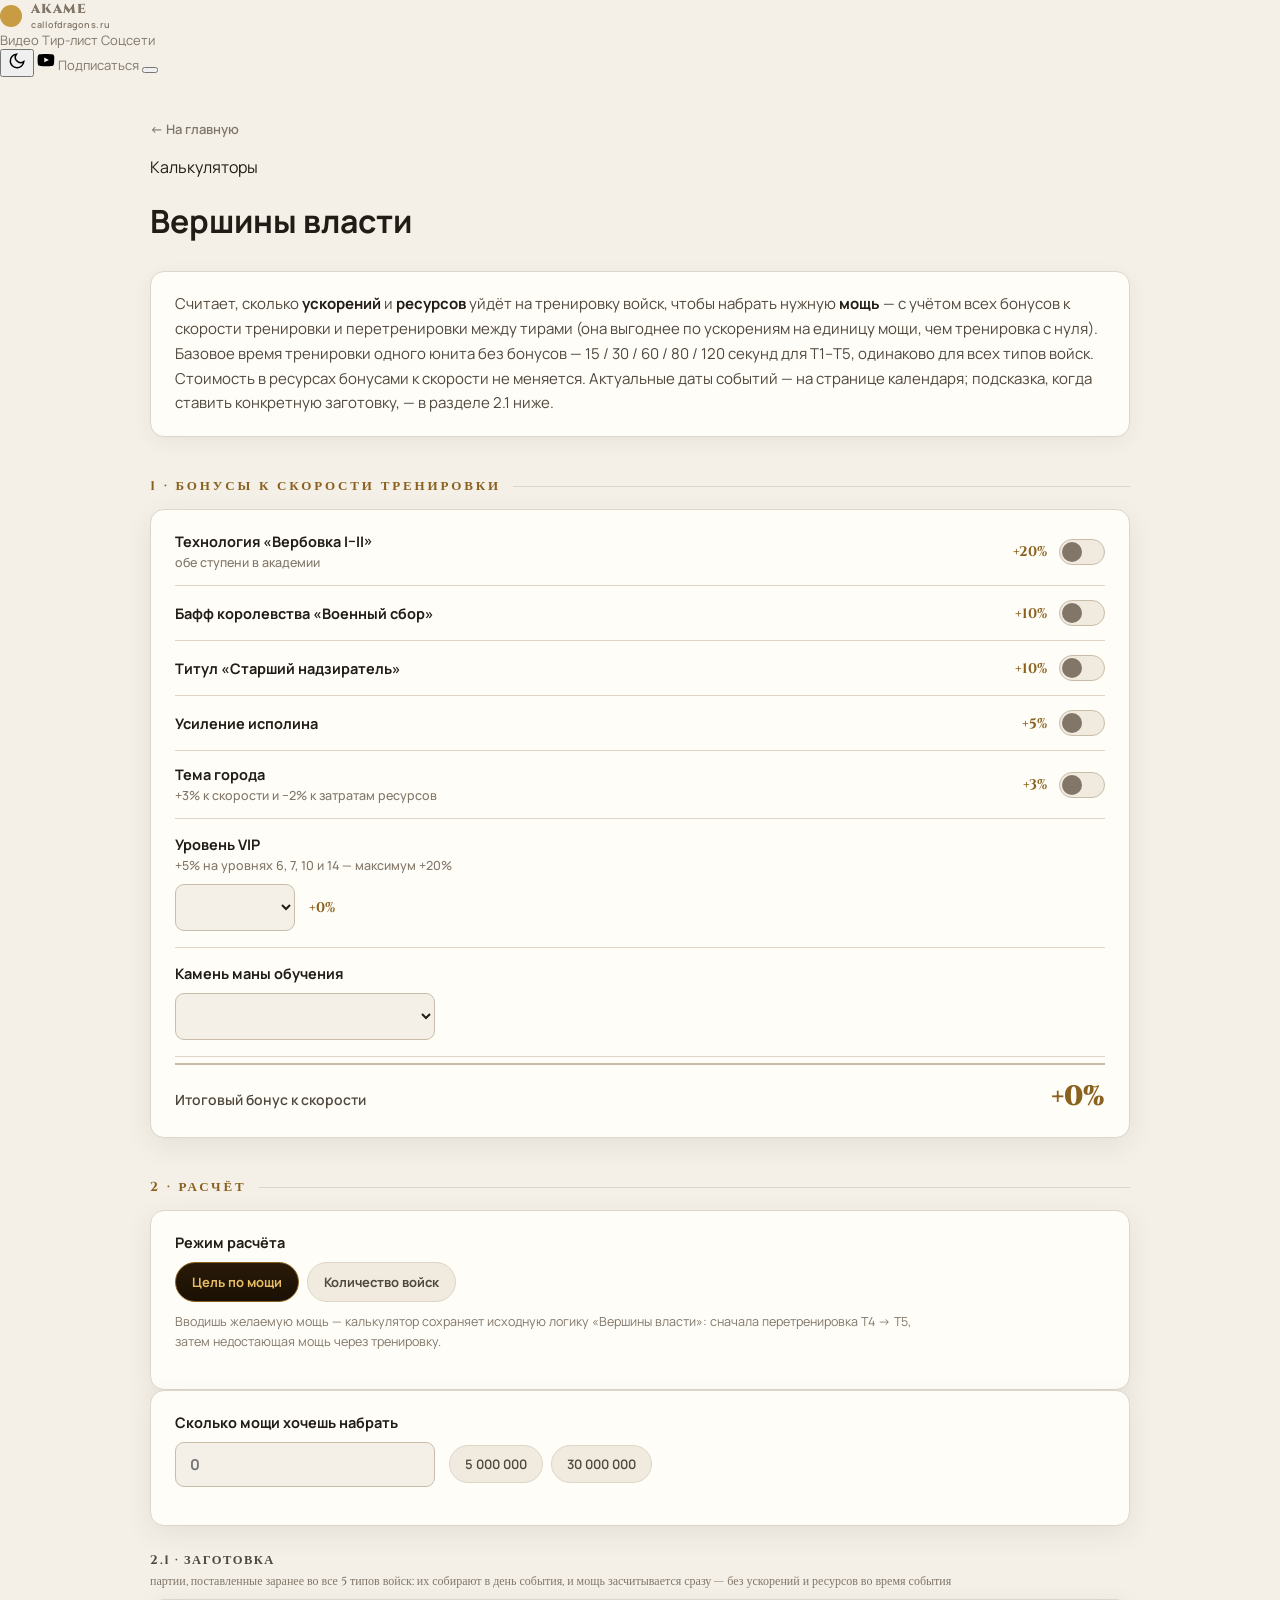
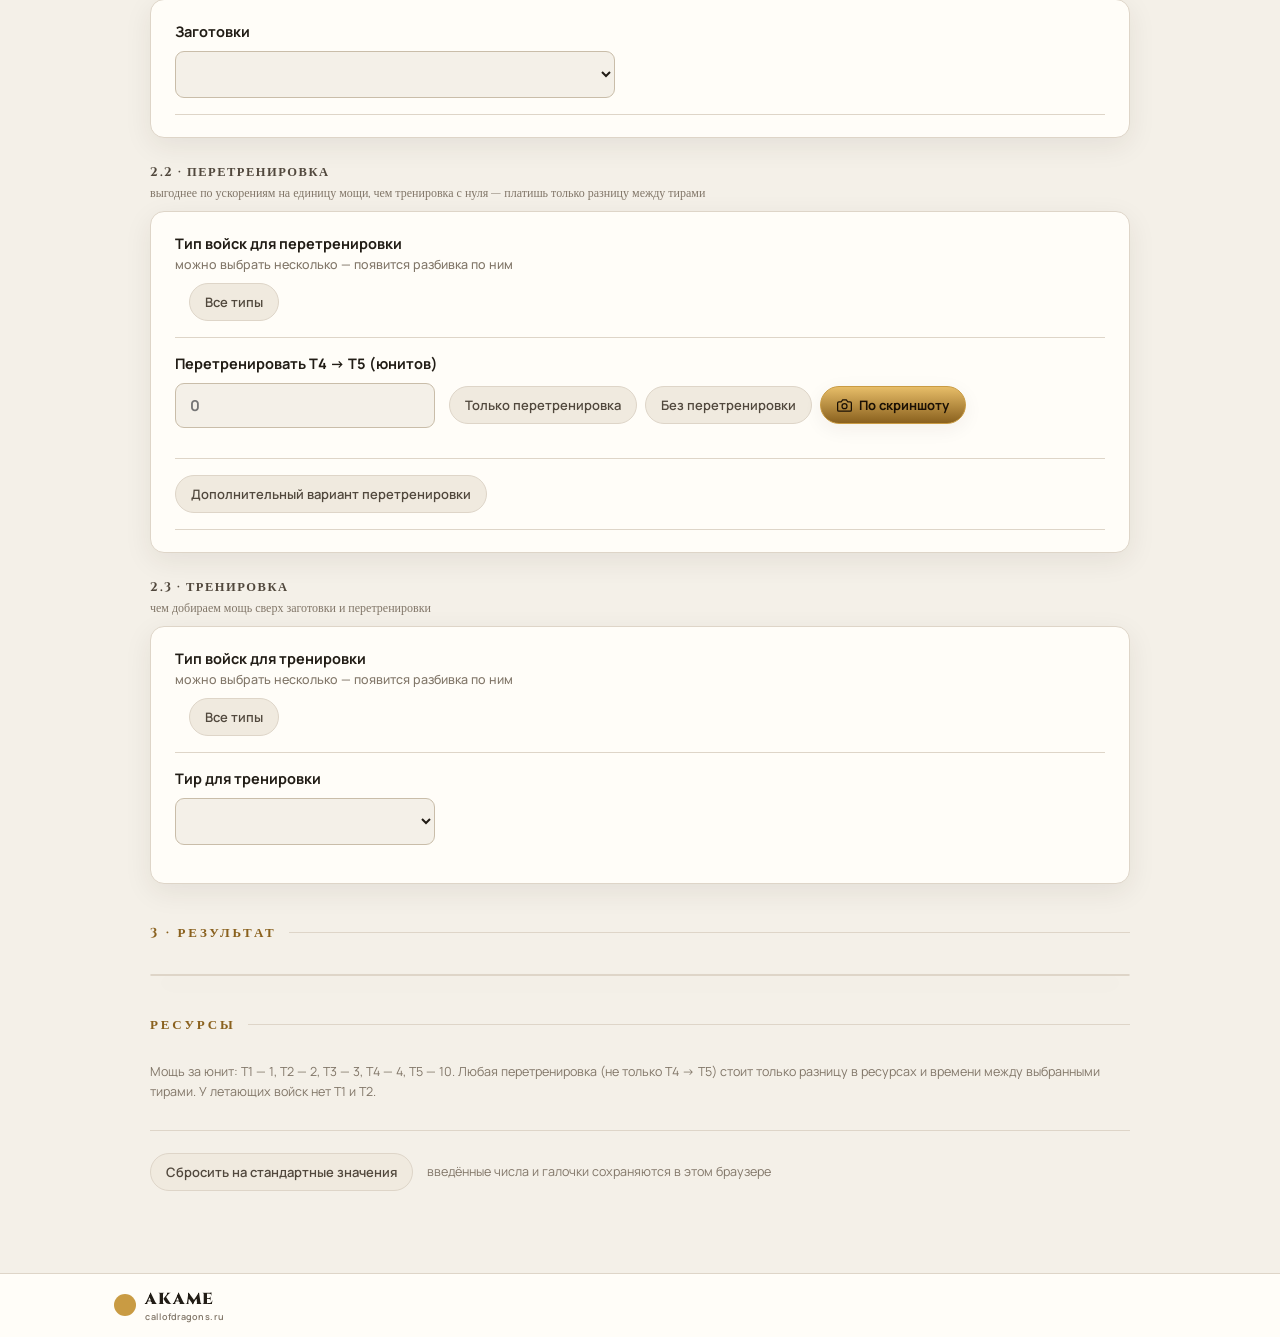
==== commit 63fde9cf: "Add files via upload" ====
--- a/power-peak.html
+++ b/power-peak.html
@@ -20,6 +20,10 @@
 остаётся видимой (и её не скрыть через .hidden), несмотря на атрибут. */
 [hidden] { display: none !important; }
 
+
+.pp-prep-bonus-inline { margin-top: 12px; padding: 16px 18px; background: var(--surface); border: 1px solid var(--line); border-radius: var(--radius); box-shadow: var(--shadow-soft); }
+.pp-prep-bonus-inline .pp-row { cursor: pointer; }
+
 .pp-main { padding: 40px 32px 32px; }
 .pp-wrap { max-width: 980px; margin: 0 auto; }
 .pp-back { display: inline-flex; align-items: center; gap: 7px; font-size: 13px; font-weight: 600; color: var(--muted); margin-bottom: 18px; }
@@ -176,27 +180,41 @@
 .pp-personal-tier { display:flex; flex-direction:column; gap:7px; margin-bottom:8px; }
 .pp-personal-tier .pp-select { max-width:none; box-sizing:border-box; }
 
-/* Локальные чипы типов войск выглядят и ведут себя как кнопка «Все типы». */
-.chips { display:flex; gap:8px; flex-wrap:wrap; }
-.chips .chip { padding:9px 15px; border-radius:999px; background:var(--surface-2); color:var(--ink-2); border:1px solid var(--line); font:600 13px 'Manrope',sans-serif; cursor:pointer; white-space:nowrap; transition:all .2s; }
-.chips .chip:hover { border-color:var(--gold); color:var(--ink); }
-.chips .chip.active { border-color:var(--gold-deep); color:var(--gold-bright); background:linear-gradient(180deg,#2a1a08 0%,#1a1004 100%); }
-[data-theme="dark"] .chips .chip.active { background:linear-gradient(180deg,var(--gold-bright),var(--gold)); color:#1a1004; border-color:var(--gold-bright); }
-
-/* Бонусы заготовки открываются настоящим модальным окном поверх страницы. */
-#ppPrepBonusModal.vt-modal-backdrop { position:fixed !important; inset:0 !important; z-index:9999 !important; display:grid !important; place-items:center !important; padding:24px !important; box-sizing:border-box; background:rgba(0,0,0,.58); }
-.pp-prep-settings{margin-top:12px;padding:16px;border:1px solid var(--line);border-radius:var(--radius-sm,12px);background:var(--surface-2);box-shadow:var(--shadow-soft);}
-.pp-prep-settings-title{font-weight:800;font-size:14px;color:var(--ink);margin-bottom:8px;}
-.pp-prep-settings .pp-row{border-top:1px solid var(--line);}
-.pp-prep-settings .pp-row:first-of-type{border-top:0;}
-.pp-prep-settings .pp-field{margin-top:14px;}
 @media (max-width:600px){ .pp-main{padding:24px 14px 24px}.pp-card.pad{padding:18px 16px}.pp-tr{grid-template-columns:1fr;gap:5px}.pp-tr.head{display:none}.pp-td{text-align:left}.pp-mode-btn{flex:1} }
 </style>
 </head>
 <body>
 
+<header class="nav" id="ppNav">
+<div class="nav-inner">
+<a href="../index.html" class="brand">
+<span class="brand-mark"></span>
+<span class="brand-text">AKAME<small>callofdragons.ru</small></span>
+</a>
+<nav class="nav-links">
+<a href="../index.html#videos">Видео</a>
+<a href="../index.html#tier">Тир-лист</a>
+<a href="../index.html#social">Соцсети</a>
+</nav>
+<div class="nav-spacer"></div>
+<button class="nav-icon-btn" id="ppTheme" aria-label="Тема" title="Сменить тему"></button>
+<a class="nav-cta" href="https://www.youtube.com/@AkameLIFE?sub_confirmation=1" target="_blank" rel="noopener">
+<svg viewBox="0 0 24 24" width="18" height="18"><path d="M23 6.2s-.2-1.6-.9-2.3c-.8-.9-1.8-.9-2.2-1C16.7 2.5 12 2.5 12 2.5s-4.7 0-7.9.4c-.4 0-1.4.1-2.2 1-.7.7-.9 2.3-.9 2.3S.8 8 .8 9.9v1.8c0 1.9.2 3.7.2 3.7s.2 1.6.9 2.3c.8.9 1.9.9 2.4 1 1.7.2 7.4.4 7.4.4s4.7 0 7.9-.4c.4 0 1.4-.1 2.2-1 .7-.7.9-2.3.9-2.3s.2-1.9.2-3.7v-1.8C23.2 8 23 6.2 23 6.2zM9.7 13.7V7.4l6.2 3.2-6.2 3.1z"/></svg>
+Подписаться
+</a>
+<button class="nav-icon-btn nav-burger" id="ppBurger" aria-label="Меню" aria-expanded="false"></button>
+</div>
+<nav class="nav-menu" id="ppMenu" hidden>
+<a href="../index.html#videos">Видео</a>
+<a href="../index.html#tier">Тир-лист</a>
+<a href="../index.html#social">Соцсети</a>
+</nav>
+</header>
+
 <main class="pp-main">
 <div class="pp-wrap">
+
+<a class="pp-back" href="../index.html">← На главную</a>
 
 <div class="section-head" style="margin-bottom:0;">
 <div>
@@ -303,42 +321,49 @@
 Отдельные бонусы для заготовки
 </label>
 <button type="button" class="pp-quick" id="ppPrepBonusEdit" style="display:none;">Настроить</button>
-<div id="ppPrepBonusInline" class="pp-prep-settings" style="display:none;">
-  <div class="pp-prep-settings-title">Отдельные бонусы для заготовки</div>
-  <div class="pp-row" data-ptoggle="recruit">
-    <div class="pp-row-lbl">Технология «Вербовка I–II»<span class="sub">обе ступени в академии</span></div>
-    <div class="pp-row-right"><span class="pp-bonus">+20%</span><div class="pp-sw"><div class="pp-sw-knob"></div></div></div>
-  </div>
-  <div class="pp-row" data-ptoggle="kingdom">
-    <div class="pp-row-lbl">Бафф королевства «Военный сбор»</div>
-    <div class="pp-row-right"><span class="pp-bonus">+10%</span><div class="pp-sw"><div class="pp-sw-knob"></div></div></div>
-  </div>
-  <div class="pp-row" data-ptoggle="title">
-    <div class="pp-row-lbl">Титул «Старший надзиратель»</div>
-    <div class="pp-row-right"><span class="pp-bonus">+10%</span><div class="pp-sw"><div class="pp-sw-knob"></div></div></div>
-  </div>
-  <div class="pp-row" data-ptoggle="titan">
-    <div class="pp-row-lbl">Усиление исполина</div>
-    <div class="pp-row-right"><span class="pp-bonus">+5%</span><div class="pp-sw"><div class="pp-sw-knob"></div></div></div>
-  </div>
-  <div class="pp-row" data-ptoggle="cityTheme">
-    <div class="pp-row-lbl">Тема города</div>
-    <div class="pp-row-right"><span class="pp-bonus">+3%</span><div class="pp-sw"><div class="pp-sw-knob"></div></div></div>
-  </div>
-  <div class="pp-field">
-    <label class="pp-label">Уровень VIP</label>
-    <select id="ppPrepBonusVip" class="pp-select" style="max-width:140px;"></select>
-  </div>
-  <div class="pp-field">
-    <label class="pp-label">Камень маны обучения</label>
-    <select id="ppPrepBonusStone" class="pp-select"></select>
-  </div>
-  <div class="pp-total">
-    <span class="pp-total-lbl">Итоговый бонус для заготовки</span>
-    <span class="pp-total-val" id="ppPrepBonusModalTotal">+0%</span>
-  </div>
-</div>
-</div>
+</div>
+</div>
+<div id="ppPrepBonusModal" class="pp-prep-bonus-inline" hidden>
+
+<div class="pp-subhead" style="margin-top:14px;">Отдельные бонусы для заготовки</div>
+<div class="pp-hint">Не меняет расчёт перетренировки и тренировки ниже — только время и дату для заготовки.</div>
+
+<div class="pp-row" data-ptoggle="recruit">
+<div class="pp-row-lbl">Технология «Вербовка I–II»</div>
+<div class="pp-row-right"><span class="pp-bonus">+20%</span><div class="pp-sw"><div class="pp-sw-knob"></div></div></div>
+</div>
+<div class="pp-row" data-ptoggle="kingdom">
+<div class="pp-row-lbl">Бафф королевства «Военный сбор»</div>
+<div class="pp-row-right"><span class="pp-bonus">+10%</span><div class="pp-sw"><div class="pp-sw-knob"></div></div></div>
+</div>
+<div class="pp-row" data-ptoggle="title">
+<div class="pp-row-lbl">Титул «Старший надзиратель»</div>
+<div class="pp-row-right"><span class="pp-bonus">+10%</span><div class="pp-sw"><div class="pp-sw-knob"></div></div></div>
+</div>
+<div class="pp-row" data-ptoggle="titan">
+<div class="pp-row-lbl">Усиление исполина</div>
+<div class="pp-row-right"><span class="pp-bonus">+5%</span><div class="pp-sw"><div class="pp-sw-knob"></div></div></div>
+</div>
+<div class="pp-row" data-ptoggle="cityTheme">
+<div class="pp-row-lbl">Тема города</div>
+<div class="pp-row-right"><span class="pp-bonus">+3%</span><div class="pp-sw"><div class="pp-sw-knob"></div></div></div>
+</div>
+
+<div class="pp-field">
+<label class="pp-label">Уровень VIP</label>
+<select id="ppPrepBonusVip" class="pp-select" style="max-width:140px;"></select>
+</div>
+<div class="pp-field">
+<label class="pp-label">Камень маны обучения</label>
+<select id="ppPrepBonusStone" class="pp-select"></select>
+</div>
+
+<div class="pp-total">
+<span class="pp-total-lbl">Итоговый бонус для заготовки</span>
+<span class="pp-total-val" id="ppPrepBonusModalTotal">+0%</span>
+</div>
+
+
 </div>
 <div class="pp-inline" style="margin-top:10px;">
 <span class="pp-bonus" style="font-size:19px;" id="ppPrepTimeValue"></span>
@@ -464,6 +489,17 @@
 </div>
 </main>
 
+<footer class="footer">
+<div class="footer-inner">
+<a href="../index.html" class="brand">
+<span class="brand-mark"></span>
+<span class="brand-text">AKAME<small>callofdragons.ru</small></span>
+</a>
+
+</div>
+</footer>
+
+
 <script>
 (function () {
 'use strict';
@@ -471,6 +507,713 @@
 // ── Тема ──
 var SUN = '<svg viewBox="0 0 24 24" width="18" height="18" fill="none" stroke="currentColor" stroke-width="2" stroke-linecap="round"><circle cx="12" cy="12" r="4"/><path d="M12 2v2M12 20v2M4.93 4.93l1.41 1.41M17.66 17.66l1.41 1.41M2 12h2M20 12h2M4.93 19.07l1.41-1.41M17.66 6.34l1.41-1.41"/></svg>';
 var MOON = '<svg viewBox="0 0 24 24" width="18" height="18" fill="none" stroke="currentColor" stroke-width="2" stroke-linecap="round"><path d="M21 12.79A9 9 0 1 1 11.21 3 7 7 0 0 0 21 12.79z"/></svg>';
+var themeBtn = document.getElementById('ppTheme');
+function paintTheme() {
+themeBtn.innerHTML = document.documentElement.getAttribute('data-theme') === 'dark' ? SUN : MOON;
+}
+themeBtn.addEventListener('click', function () {
+var next = document.documentElement.getAttribute('data-theme') === 'dark' ? 'light' : 'dark';
+document.documentElement.setAttribute('data-theme', next);
+try { localStorage.setItem('akame-theme', next); } catch (e) {}
+paintTheme();
+});
+paintTheme();
+document.getElementById('ppYear').textContent = '© ' + new Date().getFullYear() + ' AKAME';
+
+// ── Меню на узком экране (ряд ссылок там скрыт) ──
+var MENU = '<svg viewBox="0 0 24 24" width="20" height="20" fill="none" stroke="currentColor" stroke-width="2" stroke-linecap="round"><path d="M4 7h16M4 12h16M4 17h16"/></svg>';
+var CLOSE = '<svg viewBox="0 0 24 24" width="20" height="20" fill="none" stroke="currentColor" stroke-width="2" stroke-linecap="round"><path d="M18 6 6 18M6 6l12 12"/></svg>';
+var navEl = document.getElementById('ppNav');
+var burger = document.getElementById('ppBurger');
+var menu = document.getElementById('ppMenu');
+function setMenu(open) {
+menu.hidden = !open;
+burger.innerHTML = open ? CLOSE : MENU;
+burger.setAttribute('aria-expanded', open ? 'true' : 'false');
+burger.setAttribute('aria-label', open ? 'Закрыть меню' : 'Меню');
+}
+burger.addEventListener('click', function () { setMenu(menu.hidden); });
+menu.addEventListener('click', function (e) { if (e.target.closest('a')) setMenu(false); });
+document.addEventListener('pointerdown', function (e) {
+if (!menu.hidden && !navEl.contains(e.target)) setMenu(false);
+});
+document.addEventListener('keydown', function (e) {
+if (e.key === 'Escape' && !menu.hidden) setMenu(false);
+});
+// Телефон повернули или окно растянули — на широком экране меню не нужно.
+window.addEventListener('resize', function () {
+if (!menu.hidden && window.innerWidth > 960) setMenu(false);
+});
+setMenu(false);
+
+// ── Игровые константы ──
+var TIERS = ['t1', 't2', 't3', 't4', 't5'];
+// Мощь за одного натренированного юнита
+var POWER = { t1: 1, t2: 2, t3: 3, t4: 4, t5: 10 };
+// Базовое время тренировки одного юнита в секундах при нулевых бонусах —
+// одинаковое для всех типов войск.
+var SEC_PER_UNIT = { t1: 15, t2: 30, t3: 60, t4: 80, t5: 120 };
+
+var TROOP_TYPES = [
+{ id: 'infantry', ru: 'Пехота', color: '#c8834a' },
+{ id: 'cavalry', ru: 'Кавалерия', color: '#c9622a' },
+{ id: 'marksman', ru: 'Стрелки', color: '#4a8a3f' },
+{ id: 'mage', ru: 'Маги', color: '#8a5fd4' },
+{ id: 'flying', ru: 'Летающие', color: '#3b6cf5' },
+];
+var TYPE_IDS = TROOP_TYPES.map(function (t) { return t.id; });
+
+// Диапазоны дополнительной перетренировки — выбираются в дополнение
+// к базовой T4 → T5.
+var RETRAIN_RANGES = [
+{ id: 't3-t5', from: 't3', to: 't5' },
+{ id: 't3-t4', from: 't3', to: 't4' },
+{ id: 't2-t5', from: 't2', to: 't5' },
+{ id: 't2-t4', from: 't2', to: 't4' },
+{ id: 't1-t5', from: 't1', to: 't5' },
+{ id: 't1-t4', from: 't1', to: 't4' },
+];
+function retrainRangeLabel(r) { return r.from.toUpperCase() + ' → ' + r.to.toUpperCase(); }
+function retrainRangePower(r) { return POWER[r.to] - POWER[r.from]; }
+
+// Стоимость ресурсов за юнит. null — такого тира у типа войск нет.
+var COST = {
+infantry: {
+t1: { gold: 50, wood: 50, ore: 0, mana: 0 },
+t2: { gold: 100, wood: 100, ore: 0, mana: 0 },
+t3: { gold: 150, wood: 150, ore: 0, mana: 30 },
+t4: { gold: 300, wood: 300, ore: 0, mana: 100 },
+t5: { gold: 800, wood: 800, ore: 0, mana: 400 },
+},
+cavalry: {
+t1: { gold: 50, wood: 50, ore: 0, mana: 0 },
+t2: { gold: 60, wood: 60, ore: 60, mana: 0 },
+t3: { gold: 90, wood: 90, ore: 90, mana: 30 },
+t4: { gold: 180, wood: 180, ore: 180, mana: 100 },
+t5: { gold: 480, wood: 480, ore: 480, mana: 400 },
+},
+marksman: {
+t1: { gold: 40, wood: 60, ore: 0, mana: 0 },
+t2: { gold: 100, wood: 0, ore: 75, mana: 0 },
+t3: { gold: 150, wood: 0, ore: 112, mana: 30 },
+t4: { gold: 300, wood: 0, ore: 225, mana: 100 },
+t5: { gold: 800, wood: 0, ore: 600, mana: 400 },
+},
+mage: {
+t1: { gold: 60, wood: 40, ore: 0, mana: 0 },
+t2: { gold: 0, wood: 100, ore: 75, mana: 0 },
+t3: { gold: 0, wood: 150, ore: 112, mana: 30 },
+t4: { gold: 0, wood: 300, ore: 225, mana: 100 },
+t5: { gold: 0, wood: 800, ore: 600, mana: 400 },
+},
+flying: {
+t1: null,
+t2: null,
+t3: { gold: 90, wood: 90, ore: 90, mana: 30 },
+t4: { gold: 180, wood: 180, ore: 180, mana: 100 },
+t5: { gold: 480, wood: 480, ore: 480, mana: 400 },
+},
+};
+
+var RES_KEYS = ['gold', 'wood', 'ore', 'mana'];
+// Иконки лежат в assets/calc/<ключ>.webp
+var RES_LABEL = { gold: 'Золото', wood: 'Древесина', ore: 'Руда', mana: 'Мана' };
+
+var VIP_LEVELS = [6, 7, 10, 14];
+var MANA_STONES = [
+{ id: 'none', ru: 'Нет', bonus: 0 },
+{ id: 'rare', ru: 'Редкий', bonus: 5 },
+{ id: 'epic', ru: 'Эпический', bonus: 7 },
+{ id: 'legendary', ru: 'Легендарный', bonus: 10 },
+];
+var TOGGLE_BONUS = { recruit: 20, kingdom: 10, title: 10, titan: 5, cityTheme: 3 };
+var CITY_THEME_RES_DISCOUNT = 0.02;
+
+// Заготовка — партии, поставленные заранее во все пять типов войск сразу.
+// Размер одной партии = базовый лимит + расширение; у перетренировки базовый
+// лимит свой, в десять раз больше.
+var PREP_BASE = { train: 1600, retrain: 16000 };
+var PREPS = [
+{ id: 'none' },
+{ id: 't5-20', kind: 'train', tier: 't5', ext: 20000 },
+{ id: 't5-10', kind: 'train', tier: 't5', ext: 10000 },
+{ id: 't4-20', kind: 'train', tier: 't4', ext: 20000 },
+{ id: 't4-10', kind: 'train', tier: 't4', ext: 10000 },
+{ id: 'rt-20', kind: 'retrain', ext: 20000 },
+{ id: 'rt-10', kind: 'retrain', ext: 10000 },
+];
+
+function defaultState() {
+return {
+// Типы войск считаются раздельно для перетренировки и для тренировки с нуля.
+retrainTypes: ['infantry'],
+freshTypes: ['infantry'],
+split: {
+retrain: { infantry: 0, cavalry: 0, marksman: 0, mage: 0, flying: 0 },
+retrainExtra: { infantry: 0, cavalry: 0, marksman: 0, mage: 0, flying: 0 },
+fresh: { infantry: 0, cavalry: 0, marksman: 0, mage: 0, flying: 0 },
+},
+// Пока раскладку не правили руками, войска делятся между выбранными типами поровну.
+splitManual: { retrain: false, retrainExtra: false, fresh: false },
+toggles: { recruit: true, kingdom: true, title: true, titan: true, cityTheme: false },
+vip: 14,
+stone: 'legendary',
+prep: 'none',
+target: 0,
+retrain: 0,
+// Дополнительный вариант перетренировки — опциональный, поверх базовой T4 → T5.
+retrainExtraOn: false,
+retrainExtraRange: 't3-t5',
+retrainExtra: 0,
+freshTier: 't5',
+// Заготовка может считаться своим набором бонусов, отдельным от шага 1.
+prepCustomBonusOn: false,
+prepCustomToggles: { recruit: true, kingdom: true, title: true, titan: true, cityTheme: false },
+prepCustomVip: 14,
+prepCustomStone: 'legendary',
+};
+}
+
+var state = defaultState();
+
+function isSplit(types) { return types.length > 1; }
+function mainType(types) { return types[0]; }
+
+var fmt = function (n) { return Math.round(n).toLocaleString('ru-RU'); };
+
+// ── Числовые поля с разбивкой по тысячам ──
+function formatNum(n, keepZero) {
+if (n <= 0) return keepZero ? '0' : '';
+return String(Math.round(n)).replace(/\B(?=(\d{3})+(?!\d))/g, ' ');
+}
+function parseNum(str) {
+var v = parseInt(String(str).replace(/[^\d]/g, ''), 10);
+return isFinite(v) && v > 0 ? v : 0;
+}
+// Переформатирует поле на лету, удерживая курсор на том же количестве цифр.
+function formatInputLive(inp, keepZero) {
+var digitsBefore = inp.value.slice(0, inp.selectionStart == null ? inp.value.length : inp.selectionStart).replace(/[^\d]/g, '').length;
+var v = parseNum(inp.value);
+var formatted = formatNum(v, keepZero);
+inp.value = formatted;
+var pos = 0, digits = 0;
+while (pos < formatted.length && digits < digitsBefore) {
+if (/\d/.test(formatted[pos])) digits++;
+pos++;
+}
+try { inp.setSelectionRange(pos, pos); } catch (e) {}
+return v;
+}
+
+function vipBonus(level) {
+var n = 0;
+for (var i = 0; i < VIP_LEVELS.length; i++) if (level >= VIP_LEVELS[i]) n++;
+return n * 5;
+}
+function stoneBonus(stoneId) {
+var s = MANA_STONES.filter(function (x) { return x.id === stoneId; })[0];
+return s ? s.bonus : 0;
+}
+function toggleBonusSum(toggles) {
+var b = 0;
+Object.keys(TOGGLE_BONUS).forEach(function (k) { if (toggles[k]) b += TOGGLE_BONUS[k]; });
+return b;
+}
+// Общая формула бонуса — используется и для расчёта калькулятора (state.*),
+// и для отдельного набора бонусов заготовки (state.prepCustom*).
+function totalBonusFrom(toggles, vip, stone) {
+return toggleBonusSum(toggles) + vipBonus(vip) + stoneBonus(stone);
+}
+function totalBonusPct() {
+return totalBonusFrom(state.toggles, state.vip, state.stone);
+}
+// Бонус, которым сейчас считается заготовка — свой набор либо тот же, что у калькулятора.
+function prepBonusPct() {
+return state.prepCustomBonusOn ? totalBonusFrom(state.prepCustomToggles, state.prepCustomVip, state.prepCustomStone) : totalBonusPct();
+}
+function prepTrainSeconds(p, bonusPct) {
+var mult = 1 + bonusPct / 100;
+var perType = PREP_BASE[p.kind] + p.ext;
+var perUnitSec = p.kind === 'retrain' ? (SEC_PER_UNIT.t5 - SEC_PER_UNIT.t4) : SEC_PER_UNIT[p.tier];
+return perType * perUnitSec / mult;
+}
+
+// ── Целочисленное распределение по весам (largest remainder) ──
+function distributeInt(weights, total) {
+if (total <= 0) return weights.map(function () { return 0; });
+var sumW = weights.reduce(function (a, b) { return a + b; }, 0);
+if (sumW <= 0) {
+var base = Math.floor(total / weights.length);
+var rem0 = total - base * weights.length;
+return weights.map(function (_, i) { return base + (i < rem0 ? 1 : 0); });
+}
+var raw = weights.map(function (w) { return w / sumW * total; });
+var floors = raw.map(Math.floor);
+var used = floors.reduce(function (a, b) { return a + b; }, 0);
+var remainder = total - used;
+var order = raw.map(function (v, i) { return { i: i, frac: v - floors[i] }; }).sort(function (a, b) { return b.frac - a.frac; });
+for (var j = 0; j < remainder; j++) floors[order[j].i]++;
+return floors;
+}
+
+// Раскладывает total по типам ids: поровну, пока раскладку не трогали
+// руками, и по уже набранным пропорциям после ручной правки. Снятые с выбора
+// типы обнуляются.
+// capFn(typeId) — необязательная верхняя граница на тип (лимит по скрину
+// войск); без нее (retrainExtra/fresh) поведение не меняется.
+function rescaleSplit(counts, newTotal, manual, ids, capFn) {
+TYPE_IDS.forEach(function (k) { if (ids.indexOf(k) < 0) counts[k] = 0; });
+if (newTotal <= 0) { ids.forEach(function (k) { counts[k] = 0; }); return; }
+var weights = manual ? ids.map(function (k) { return counts[k]; }) : ids.map(function () { return 1; });
+var dist = distributeInt(weights, newTotal);
+ids.forEach(function (k, i) { counts[k] = capFn ? Math.min(dist[i], capFn(k)) : dist[i]; });
+}
+
+function setSplitValue(counts, typeId, newVal, total, ids, capFn) {
+var cap = capFn ? capFn(typeId) : Infinity;
+newVal = Math.max(0, Math.min(total, cap, Math.round(isFinite(newVal) ? newVal : 0)));
+var others = ids.filter(function (k) { return k !== typeId; });
+var dist = distributeInt(others.map(function (k) { return counts[k]; }), total - newVal);
+others.forEach(function (k, i) { counts[k] = capFn ? Math.min(dist[i], capFn(k)) : dist[i]; });
+counts[typeId] = newVal;
+}
+
+// ── Ресурсы ──
+function costOf(type, tier) { return COST[type] && COST[type][tier]; }
+function costKnown(type, tier) { return !!costOf(type, tier); }
+function zeroRes() { var o = {}; RES_KEYS.forEach(function (k) { o[k] = 0; }); return o; }
+function scaleRes(a, m) { var o = {}; RES_KEYS.forEach(function (k) { o[k] = (a ? a[k] : 0) * m; }); return o; }
+function diffRes(a, b) { var o = {}; RES_KEYS.forEach(function (k) { o[k] = (a ? a[k] : 0) - (b ? b[k] : 0); }); return o; }
+function sumRes(a, b) { var o = {}; RES_KEYS.forEach(function (k) { o[k] = (a ? a[k] : 0) + (b ? b[k] : 0); }); return o; }
+function addInto(target, add, m) { RES_KEYS.forEach(function (k) { target[k] += (add ? add[k] : 0) * m; }); }
+
+function fmtDuration(sec) {
+sec = Math.max(0, Math.round(sec));
+var d = Math.floor(sec / 86400); sec -= d * 86400;
+var h = Math.floor(sec / 3600); sec -= h * 3600;
+var m = Math.floor(sec / 60); sec -= m * 60;
+var parts = [];
+if (d) parts.push(d + 'д');
+if (h || d) parts.push(h + 'ч');
+if (m || h || d) parts.push(m + 'м');
+if (!d) parts.push(sec + 'с');
+return parts.join(' ');
+}
+
+// ── Чипы типов войск (раздельные наборы для перетренировки и тренировки) ──
+function createTypeChips(container, allBtn, getIds, setIds) {
+TROOP_TYPES.forEach(function (t) {
+var b = document.createElement('button');
+b.className = 'pp-quick chip';
+b.dataset.type = t.id;
+b.textContent = t.ru;
+b.addEventListener('click', function () {
+var ids = getIds().slice();
+var i = ids.indexOf(t.id);
+if (i >= 0) {
+if (ids.length === 1) return; // хотя бы один тип должен остаться выбранным
+ids.splice(i, 1);
+} else {
+ids.push(t.id);
+// Порядок держим как в списке типов, иначе шкала прыгает при каждом выборе.
+ids.sort(function (a, b2) { return TYPE_IDS.indexOf(a) - TYPE_IDS.indexOf(b2); });
+}
+setIds(ids);
+render();
+});
+container.appendChild(b);
+});
+allBtn.addEventListener('click', function () {
+// Уже выбраны все — второй клик по «тёмной» кнопке сворачивает выбор до одной Пехоты.
+setIds(getIds().length === TYPE_IDS.length ? ['infantry'] : TYPE_IDS.slice());
+render();
+});
+}
+
+createTypeChips(
+document.getElementById('ppRetrainTypeChips'), document.getElementById('ppRetrainAllTypes'),
+function () { return state.retrainTypes; },
+function (ids) {
+state.retrainTypes = ids;
+state.splitManual.retrain = false;
+state.splitManual.retrainExtra = false;
+// Смена набора типов меняет суммарную доступность по скрину — пересверить лимит.
+clampRetrainToTarget();
+retrainInput.value = formatNum(state.retrain);
+}
+);
+createTypeChips(
+document.getElementById('ppFreshTypeChips'), document.getElementById('ppFreshAllTypes'),
+function () { return state.freshTypes; },
+function (ids) {
+state.freshTypes = ids;
+state.splitManual.fresh = false;
+}
+);
+
+// ── «По скриншоту»: распознаёт T4-юнитов по 5 типам войск и заполняет
+// подробный состав базовой перетренировки. Доп. вариант — только руками.
+// Пока данные скана не сброшены, они ограничивают сверху — нельзя
+// перетренировать больше T4-юнитов, чем реально есть у игрока.
+var availableTroops = null; // {infantry:N,...} | null
+
+function availableFor(typeId) {
+return availableTroops ? (availableTroops[typeId] || 0) : Infinity;
+}
+function totalAvailable(ids) {
+if (!availableTroops) return Infinity;
+return ids.reduce(function (s, id) { return s + availableFor(id); }, 0);
+}
+// Верхняя граница для state.retrain — минимум из «сколько нужно на цель»
+// (если цель задана) и «сколько реально есть по скрину» (если он есть).
+function retrainMaxAllowed() {
+var caps = [];
+if (state.target > 0) caps.push(retrainForWholeTarget());
+if (availableTroops) caps.push(totalAvailable(state.retrainTypes));
+return caps.length ? Math.min.apply(Math, caps) : Infinity;
+}
+
+var RECOGNIZE_URL = 'https://rok-equip-vision.tolstosheev.workers.dev/recognize';
+var TROOP_SCAN_PROMPT = 'На изображении — список карточек войск игрока в игре Call of Dragons. ' +
+'У каждой карточки круглая иконка юнита в цветной рамке (золотая рамка и метка «V» = тир 5, ' +
+'фиолетовая рамка и метка «IV» = тир 4), рядом название юнита с римским номером тира ' +
+'(например «Мечники IV»), под названием — число, это количество таких юнитов у игрока. ' +
+'Нужно количество ИМЕННО тира IV (фиолетовая рамка) для каждого из 5 базовых типов войск. ' +
+'У этого игрока классы называются так: Мечники = пехота, Рыцари = кавалерия, Баллисты = стрелки, ' +
+'Послушницы = маги, Светочи = летающие. Если названия другие — сопоставь по смыслу: ' +
+'пехота/мечники/копейщики/латники → infantry; конница/рыцари/всадники → cavalry; ' +
+'стрелки/баллисты/лучники/арбалетчики → marksman; маги/послушницы/жрецы/чародеи → mage; ' +
+'летающие/светочи/драконы/виверны → flying. Прочих юнитов (тягловые лошади, ресурсные и т.п.) не считай. ' +
+'Ответь СТРОГО одним JSON-объектом без пояснений и без markdown-обёртки: ' +
+'{"infantry":N,"cavalry":N,"marksman":N,"mage":N,"flying":N}. Если тип не нашёлся на изображении — 0.';
+
+var CAMERA_ICON = '<svg viewBox="0 0 24 24" width="15" height="15" fill="none" stroke="currentColor" stroke-width="2" stroke-linecap="round" stroke-linejoin="round"><path d="M23 19a2 2 0 0 1-2 2H3a2 2 0 0 1-2-2V8a2 2 0 0 1 2-2h4l2-3h6l2 3h4a2 2 0 0 1 2 2z"/><circle cx="12" cy="13" r="4"/></svg>';
+var SPINNER_ICON = '<svg class="pp-spin" viewBox="0 0 24 24" width="15" height="15"><circle cx="12" cy="12" r="9" fill="none" stroke="currentColor" stroke-width="3" stroke-dasharray="42 100" stroke-linecap="round"/></svg>';
+
+var scanBtn = document.getElementById('ppScanBtn');
+var scanFile = document.getElementById('ppScanFile');
+var scanResultEl = document.getElementById('ppScanResult');
+
+function setScanBusy(busy, label) {
+scanBtn.disabled = busy;
+scanBtn.innerHTML = (busy ? SPINNER_ICON : CAMERA_ICON) + (busy ? (label || 'Распознаю…') : 'По скриншоту');
+}
+
+scanBtn.addEventListener('click', function () { scanFile.click(); });
+scanFile.addEventListener('change', function () {
+var file = scanFile.files[0];
+scanFile.value = '';
+if (file) runTroopScan(file);
+});
+
+// Часть эдж-узлов Cloudflare периодически ловит от Google "location is not
+// supported" при обращении к Gemini — флапающая, не постоянная блокировка.
+// riseof.ru обходит это ретраями на PHP-стороне; здесь делаем то же на клиенте.
+var RECOGNIZE_ATTEMPTS = 4;
+var RECOGNIZE_RETRY_DELAY_MS = 400;
+
+function isTransientRecognizeError(httpOk, data) {
+if (!httpOk || !data) return true;
+var text = (data.error || '') + ' ' + (data.details || '');
+return /_run_failed/.test(text) || /location is not supported/i.test(text);
+}
+
+function fetchRecognizeOnce(payload) {
+return fetch(RECOGNIZE_URL, {
+method: 'POST',
+headers: { 'Content-Type': 'application/json' },
+body: JSON.stringify(payload),
+})
+.then(function (r) { return r.json().then(function (d) { return { httpOk: r.ok, data: d }; }); })
+.catch(function () { return { httpOk: false, data: null }; });
+}
+
+function fetchRecognizeWithRetry(payload, attemptsLeft) {
+return fetchRecognizeOnce(payload).then(function (res) {
+if (res.httpOk && res.data && res.data.ok !== false) return res;
+if (attemptsLeft > 1 && isTransientRecognizeError(res.httpOk, res.data)) {
+if (attemptsLeft < RECOGNIZE_ATTEMPTS) setScanBusy(true, 'Распознаю… (повтор)');
+return new Promise(function (resolve) { setTimeout(resolve, RECOGNIZE_RETRY_DELAY_MS); })
+.then(function () { return fetchRecognizeWithRetry(payload, attemptsLeft - 1); });
+}
+return res;
+});
+}
+
+function runTroopScan(file) {
+setScanBusy(true);
+scanResultEl.textContent = '';
+var reader = new FileReader();
+reader.onload = function () {
+fetchRecognizeWithRetry({ provider: 'gemini', image: reader.result, prompt: TROOP_SCAN_PROMPT }, RECOGNIZE_ATTEMPTS)
+.then(function (res) {
+if (!res.httpOk || !res.data || res.data.ok === false) {
+throw new Error((res.data && (res.data.message || res.data.error)) || 'Сервис распознавания недоступен');
+}
+applyTroopScanResult(parseTroopScanResult(res.data.raw));
+})
+.catch(function (err) {
+scanResultEl.textContent = 'Не удалось распознать скриншот: ' + (err && err.message ? err.message : err);
+})
+.then(function () { setScanBusy(false); });
+};
+reader.onerror = function () {
+setScanBusy(false);
+scanResultEl.textContent = 'Не удалось прочитать файл.';
+};
+reader.readAsDataURL(file);
+}
+
+function parseTroopScanResult(raw) {
+var obj = raw;
+if (typeof raw !== 'object' || raw === null) {
+var s = String(raw == null ? '' : raw);
+var m = s.match(/\{[\s\S]*\}/);
+obj = JSON.parse(m ? m[0] : s);
+}
+var out = {};
+TYPE_IDS.forEach(function (id) {
+var v = obj ? obj[id] : null;
+out[id] = (typeof v === 'number' && isFinite(v) && v >= 0) ? Math.round(v) : 0;
+});
+return out;
+}
+
+// Автоматика — только для базовой T4 → T5: заполняет весь подробный состав
+// перетренировки сразу по всем 5 типам, обрезая под цель, если распознано с запасом.
+function applyTroopScanResult(counts) {
+var found = TYPE_IDS.map(function (id) { return counts[id]; });
+var total = found.reduce(function (a, b) { return a + b; }, 0);
+if (total <= 0) {
+scanResultEl.textContent = 'Не нашёл юнитов T4 на этом скриншоте — попробуй другой снимок.';
+return;
+}
+
+availableTroops = counts;
+state.retrainTypes = TYPE_IDS.slice();
+state.splitManual.retrain = false;
+state.splitManual.retrainExtra = false;
+var cap = retrainMaxAllowed(); // теперь учитывает и цель, и только что заданную доступность
+var finalTotal = isFinite(cap) ? Math.min(total, cap) : total;
+var dist = distributeInt(found, finalTotal);
+TYPE_IDS.forEach(function (id, i) { state.split.retrain[id] = dist[i]; });
+state.splitManual.retrain = true;
+state.retrain = finalTotal;
+retrainInput.value = formatNum(state.retrain);
+render();
+
+var summary = TROOP_TYPES.map(function (t, i) { return t.ru + ' ' + fmt(found[i]); }).join(', ');
+scanResultEl.textContent = finalTotal < total
+? 'Распознано: ' + summary + '. Подставлено ' + fmt(finalTotal) + ' из ' + fmt(total) + ' — обрезано под цель по мощи.'
+: 'Распознано: ' + summary + '.';
+}
+
+function renderScanAvailable() {
+var box = document.getElementById('ppScanAvailable');
+if (!availableTroops) { box.hidden = true; return; }
+box.hidden = false;
+var parts = TROOP_TYPES.map(function (t) { return t.ru + ' <b>' + fmt(availableTroops[t.id] || 0) + '</b>'; });
+document.getElementById('ppScanAvailableText').innerHTML = 'Доступно T4 по скрину: ' + parts.join(', ') + '. Пока не сброшено — перетренировка ограничена этим количеством.';
+}
+document.getElementById('ppScanAvailableReset').addEventListener('click', function () {
+availableTroops = null;
+render();
+});
+
+// ── Шкала разбивки по типам ──
+function makeSplitBar(barEl, inputsEl, counts, getTotal, key, capFn) {
+var types = [], segs = [], handles = [], inputs = [];
+
+function boundaries() {
+var b = [0], acc = 0;
+types.forEach(function (t) { acc += counts[t.id]; b.push(acc); });
+return b;
+}
+
+// Раздвигает подписи-ползунки, если сегмент между ними почти нулевой —
+// на ширину самих сегментов это не влияет.
+function declutter(pcts, minGap) {
+var out = pcts.slice();
+for (var i = 1; i < out.length; i++) if (out[i] < out[i - 1] + minGap) out[i] = out[i - 1] + minGap;
+if (out[out.length - 1] > 100) {
+out[out.length - 1] = 100;
+for (var j = out.length - 2; j >= 0; j--) if (out[j] > out[j + 1] - minGap) out[j] = out[j + 1] - minGap;
+}
+return out;
+}
+
+function update() {
+var total = getTotal();
+var b = boundaries();
+var even = 100 / (types.length || 1);
+types.forEach(function (t, i) {
+segs[i].style.width = (total > 0 ? (counts[t.id] / total * 100) : even) + '%';
+});
+var raw = handles.map(function (h, i) { return total > 0 ? (b[i + 1] / total * 100) : (even * (i + 1)); });
+var barW = barEl.getBoundingClientRect().width;
+var minGap = barW > 0 ? Math.min(24, (16 / barW) * 100) : 4;
+declutter(raw, minGap).forEach(function (p, i) { handles[i].style.left = p + '%'; });
+inputs.forEach(function (inp, i) {
+if (document.activeElement !== inp) inp.value = formatNum(counts[types[i].id], true);
+});
+}
+
+function attachDrag(h, idx) {
+h.addEventListener('pointerdown', function (e) {
+e.preventDefault();
+h.classList.add('dragging');
+function move(ev) {
+var total = getTotal();
+if (total <= 0) return;
+var rect = barEl.getBoundingClientRect();
+var frac = rect.width > 0 ? (ev.clientX - rect.left) / rect.width : 0;
+frac = Math.max(0, Math.min(1, frac));
+var b = boundaries();
+// Сегмент слева (idx) и справа (idx+1) от этой ручки не должны
+// превышать их собственный лимит доступности (если он есть).
+var lo = capFn ? Math.max(b[idx], b[idx + 2] - capFn(types[idx + 1].id)) : b[idx];
+var hi = capFn ? Math.min(b[idx + 2], b[idx] + capFn(types[idx].id)) : b[idx + 2];
+b[idx + 1] = Math.max(lo, Math.min(hi, Math.round(frac * total)));
+state.splitManual[key] = true;
+types.forEach(function (t, i) { counts[t.id] = b[i + 1] - b[i]; });
+render();
+}
+function up() {
+h.classList.remove('dragging');
+window.removeEventListener('pointermove', move);
+window.removeEventListener('pointerup', up);
+}
+window.addEventListener('pointermove', move);
+window.addEventListener('pointerup', up);
+});
+}
+
+// Шкала пересобирается при смене набора типов: сегментов и ручек ровно
+// столько, сколько типов выбрано.
+function build(ids) {
+types = TROOP_TYPES.filter(function (t) { return ids.indexOf(t.id) >= 0; });
+barEl.innerHTML = '';
+inputsEl.innerHTML = '';
+segs = []; handles = []; inputs = [];
+types.forEach(function (t, i) {
+var seg = document.createElement('div');
+seg.className = 'pp-split-seg';
+seg.style.background = t.color;
+barEl.appendChild(seg);
+segs.push(seg);
+if (i < types.length - 1) {
+var h = document.createElement('div');
+h.className = 'pp-split-handle';
+barEl.appendChild(h);
+handles.push(h);
+attachDrag(h, i);
+}
+});
+types.forEach(function (t) {
+var wrap = document.createElement('div');
+wrap.className = 'pp-split-in';
+var lbl = document.createElement('div');
+lbl.className = 'pp-split-in-lbl';
+lbl.innerHTML = '<span class="pp-split-dot" style="background:' + t.color + '"></span>' + t.ru;
+var inp = document.createElement('input');
+inp.type = 'text'; inp.inputMode = 'numeric'; inp.autocomplete = 'off';
+wrap.appendChild(lbl); wrap.appendChild(inp);
+inputsEl.appendChild(wrap);
+inputs.push(inp);
+inp.addEventListener('input', function () {
+var v = formatInputLive(inp, true);
+state.splitManual[key] = true;
+setSplitValue(counts, t.id, v, getTotal(), types.map(function (tt) { return tt.id; }), capFn);
+inp.value = formatNum(counts[t.id], true);
+render();
+});
+});
+}
+
+return { build: build, update: update };
+}
+
+var splitKeyRetrain = '', splitKeyFresh = '';
+var splitBarRetrain = makeSplitBar(
+document.getElementById('ppSplitBarRetrain'), document.getElementById('ppSplitInputsRetrain'),
+state.split.retrain, function () { return state.retrain; }, 'retrain', availableFor
+);
+var splitBarFresh = makeSplitBar(
+document.getElementById('ppSplitBarFresh'), document.getElementById('ppSplitInputsFresh'),
+state.split.fresh, function () { return calc().freshUnits; }, 'fresh'
+);
+
+// ── Тумблеры ──
+document.querySelectorAll('[data-toggle]').forEach(function (row) {
+row.addEventListener('click', function () {
+var key = row.dataset.toggle;
+state.toggles[key] = !state.toggles[key];
+render();
+});
+});
+
+// ── VIP ──
+var vipSel = document.getElementById('ppVip');
+var vipOpts = [];
+for (var vi = 1; vi <= 16; vi++) vipOpts.push('<option value="' + vi + '">' + (vi === 16 ? 'VIP S' : 'VIP ' + vi) + '</option>');
+vipSel.innerHTML = vipOpts.join('');
+vipSel.value = state.vip;
+vipSel.addEventListener('change', function () {
+var v = parseInt(vipSel.value, 10);
+state.vip = isFinite(v) ? Math.max(1, Math.min(16, v)) : 1;
+render();
+});
+
+// ── Камень маны ──
+var stoneSel = document.getElementById('ppStone');
+stoneSel.innerHTML = MANA_STONES.map(function (s) {
+return '<option value="' + s.id + '">' + s.ru + (s.bonus ? ' +' + s.bonus + '%' : '') + '</option>';
+}).join('');
+stoneSel.value = state.stone;
+stoneSel.addEventListener('change', function () { state.stone = stoneSel.value; render(); });
+
+// ── Цель и перетренировка ──
+var RETRAIN_POWER = POWER.t5 - POWER.t4;
+
+function prepName(p) {
+if (!p.kind) return 'Без заготовки';
+var what = p.kind === 'retrain' ? 'Перетренировка T4 → T5' : 'Тренировка ' + p.tier.toUpperCase();
+return what + ' (расширение на ' + fmt(p.ext) + ')';
+}
+function prepInfo() {
+var p = PREPS.filter(function (x) { return x.id === state.prep; })[0] || PREPS[0];
+if (!p.kind) return { units: 0, power: 0 };
+var perType = PREP_BASE[p.kind] + p.ext;
+var units = perType * TROOP_TYPES.length;
+var perUnit = p.kind === 'retrain' ? RETRAIN_POWER : POWER[p.tier];
+return {
+perType: perType,
+units: units,
+power: units * perUnit,
+perUnit: perUnit,
+tierLabel: p.kind === 'retrain' ? 'T4 → T5' : p.tier.toUpperCase(),
+};
+}
+// Сколько мощи остаётся набрать во время события, когда заготовка уже собрана.
+function eventTarget() { return Math.max(0, state.target - prepInfo().power); }
+
+var prepSel = document.getElementById('ppPrep');
+prepSel.innerHTML = PREPS.map(function (p) {
+return '<option value="' + p.id + '">' + prepName(p) + '</option>';
+}).join('');
+prepSel.addEventListener('change', function () {
+state.prep = prepSel.value;
+clampRetrainToTarget();
+retrainInput.value = formatNum(state.retrain);
+render();
+});
+
+// ── Когда ставить заготовку: время тренировки + дата из ближайшего события ──
+var GCAL_API_KEY = 'AIzaSyAhSs4IHXxg4sC37L-bwPkpFHBlWgzoYnY';
+var GCAL_ID = 'e90ed36b90a9e8653b5378bcd9a50f484362cc371a82b140742c93aa30ec3c6f@group.calendar.google.com';
+var PEAK_ADVICE_WINDOW_DAYS = 30; // дальше этого срока дату старта заготовки пока не считаем
+// Событие стартует в 00:00 UTC первого дня, но целимся не в этот момент, а
+// на PEAK_READY_BUFFER_HOURS позже — запас на случай, чтобы заготовка не
 // дотренировалась намного раньше времени.
 var PEAK_READY_BUFFER_HOURS = 15;
 var nearestPeakStart = null; // Date | null — начало ближайшей «Вершины власти»
@@ -543,9 +1286,7 @@
 
 var bonus = prepBonusPct();
 document.getElementById('ppPrepCustomBonusOn').checked = state.prepCustomBonusOn;
-if (prepBonusEdit) prepBonusEdit.style.display = state.prepCustomBonusOn ? '' : 'none';
-if (!state.prepCustomBonusOn) closePrepBonusSettings();
-if (prepBonusEdit) prepBonusEdit.style.display = state.prepCustomBonusOn ? '' : 'none';
+document.getElementById('ppPrepBonusEdit').style.display = state.prepCustomBonusOn ? '' : 'none';
 document.getElementById('ppPrepBonusHint').textContent = state.prepCustomBonusOn
 ? '— свой набор, +' + bonus + '%'
 : '— как в разделе 1, +' + bonus + '%';
@@ -598,76 +1339,58 @@
 }
 
 // ── Отдельные бонусы для заготовки (не трогают расчёт калькулятора) ──
-var prepBonusPanel = document.getElementById('ppPrepBonusInline');
-var prepBonusEdit = document.getElementById('ppPrepBonusEdit');
-
-function renderPrepBonusSettings() {
-  if (!prepBonusPanel) return;
-  prepBonusPanel.querySelectorAll('[data-ptoggle]').forEach(function (row) {
-    row.querySelector('.pp-sw').classList.toggle('on', !!state.prepCustomToggles[row.dataset.ptoggle]);
-  });
-  var vipSel = document.getElementById('ppPrepBonusVip');
-  var stoneSel = document.getElementById('ppPrepBonusStone');
-  if (vipSel) vipSel.value = state.prepCustomVip;
-  if (stoneSel) stoneSel.value = state.prepCustomStone;
-  var total = document.getElementById('ppPrepBonusModalTotal');
-  if (total) total.textContent = '+' + totalBonusFrom(state.prepCustomToggles, state.prepCustomVip, state.prepCustomStone) + '%';
-}
-if (prepBonusPanel) {
-  prepBonusPanel.querySelectorAll('[data-ptoggle]').forEach(function (row) {
-    row.addEventListener('click', function () {
-      state.prepCustomToggles[row.dataset.ptoggle] = !state.prepCustomToggles[row.dataset.ptoggle];
-      renderPrepBonusSettings();
-      render();
-    });
-  });
-  var prepBonusVipSel = document.getElementById('ppPrepBonusVip');
-  var prepBonusVipOpts = [];
-  for (var pbv = 1; pbv <= 16; pbv++) prepBonusVipOpts.push('<option value="' + pbv + '">' + (pbv === 16 ? 'VIP S' : 'VIP ' + pbv) + '</option>');
-  prepBonusVipSel.innerHTML = prepBonusVipOpts.join('');
-  prepBonusVipSel.addEventListener('change', function () {
-    var v = parseInt(prepBonusVipSel.value, 10);
-    state.prepCustomVip = isFinite(v) ? Math.max(1, Math.min(16, v)) : 1;
-    renderPrepBonusSettings(); render();
-  });
-  var prepBonusStoneSel = document.getElementById('ppPrepBonusStone');
-  prepBonusStoneSel.innerHTML = MANA_STONES.map(function (s) {
-    return '<option value="' + s.id + '">' + s.ru + (s.bonus ? ' +' + s.bonus + '%' : '') + '</option>';
-  }).join('');
-  prepBonusStoneSel.addEventListener('change', function () {
-    state.prepCustomStone = prepBonusStoneSel.value;
-    renderPrepBonusSettings(); render();
-  });
-}
-function openPrepBonusSettings() {
-  renderPrepBonusSettings();
-  if (prepBonusPanel) prepBonusPanel.style.display = 'block';
-}
-function closePrepBonusSettings() {
-  if (prepBonusPanel) prepBonusPanel.style.display = 'none';
-}
+var prepBonusModal = document.getElementById('ppPrepBonusModal');
+prepBonusModal.querySelectorAll('[data-ptoggle]').forEach(function (row) {
+row.addEventListener('click', function () {
+state.prepCustomToggles[row.dataset.ptoggle] = !state.prepCustomToggles[row.dataset.ptoggle];
+renderPrepBonusModal();
+render();
+});
+});
+var prepBonusVipSel = document.getElementById('ppPrepBonusVip');
+var prepBonusVipOpts = [];
+for (var pbv = 1; pbv <= 16; pbv++) prepBonusVipOpts.push('<option value="' + pbv + '">' + (pbv === 16 ? 'VIP S' : 'VIP ' + pbv) + '</option>');
+prepBonusVipSel.innerHTML = prepBonusVipOpts.join('');
+prepBonusVipSel.addEventListener('change', function () {
+var v = parseInt(prepBonusVipSel.value, 10);
+state.prepCustomVip = isFinite(v) ? Math.max(1, Math.min(16, v)) : 1;
+renderPrepBonusModal();
+render();
+});
+var prepBonusStoneSel = document.getElementById('ppPrepBonusStone');
+prepBonusStoneSel.innerHTML = MANA_STONES.map(function (s) {
+return '<option value="' + s.id + '">' + s.ru + (s.bonus ? ' +' + s.bonus + '%' : '') + '</option>';
+}).join('');
+prepBonusStoneSel.addEventListener('change', function () {
+state.prepCustomStone = prepBonusStoneSel.value;
+renderPrepBonusModal();
+render();
+});
+function renderPrepBonusModal() {
+prepBonusModal.querySelectorAll('[data-ptoggle]').forEach(function (row) {
+row.querySelector('.pp-sw').classList.toggle('on', !!state.prepCustomToggles[row.dataset.ptoggle]);
+});
+prepBonusVipSel.value = state.prepCustomVip;
+prepBonusStoneSel.value = state.prepCustomStone;
+document.getElementById('ppPrepBonusModalTotal').textContent = '+' + totalBonusFrom(state.prepCustomToggles, state.prepCustomVip, state.prepCustomStone) + '%';
+}
+function openPrepBonusModal() { renderPrepBonusModal(); prepBonusModal.hidden = false; }
+function closePrepBonusModal() { prepBonusModal.hidden = true; render(); }
+
 document.getElementById('ppPrepCustomBonusOn').addEventListener('change', function (e) {
-  state.prepCustomBonusOn = e.target.checked;
-  if (state.prepCustomBonusOn) {
-    state.prepCustomToggles = Object.assign({}, state.toggles);
-    state.prepCustomVip = state.vip;
-    state.prepCustomStone = state.stone;
-    if (prepBonusEdit) prepBonusEdit.style.display = '';
-    openPrepBonusSettings();
-  } else {
-    if (prepBonusEdit) prepBonusEdit.style.display = 'none';
-    closePrepBonusSettings();
-  }
-  render();
-});
-if (prepBonusEdit) {
-  prepBonusEdit.addEventListener('click', function (e) {
-    e.preventDefault();
-    e.stopPropagation();
-    if (prepBonusPanel && prepBonusPanel.style.display === 'none') openPrepBonusSettings();
-    else closePrepBonusSettings();
-  });
-}
+state.prepCustomBonusOn = e.target.checked;
+if (state.prepCustomBonusOn) {
+// Стартуем с текущих значений шага 1 — дальше их можно поправить отдельно.
+state.prepCustomToggles = Object.assign({}, state.toggles);
+state.prepCustomVip = state.vip;
+state.prepCustomStone = state.stone;
+}
+render();
+});
+document.getElementById('ppPrepBonusEdit').addEventListener('click', function () {
+  if (prepBonusModal.hidden) openPrepBonusModal(); else closePrepBonusModal();
+});
+
 // Сколько сейчас даёт дополнительный вариант перетренировки.
 function currentExtraGain() {
 if (!state.retrainExtraOn) return 0;
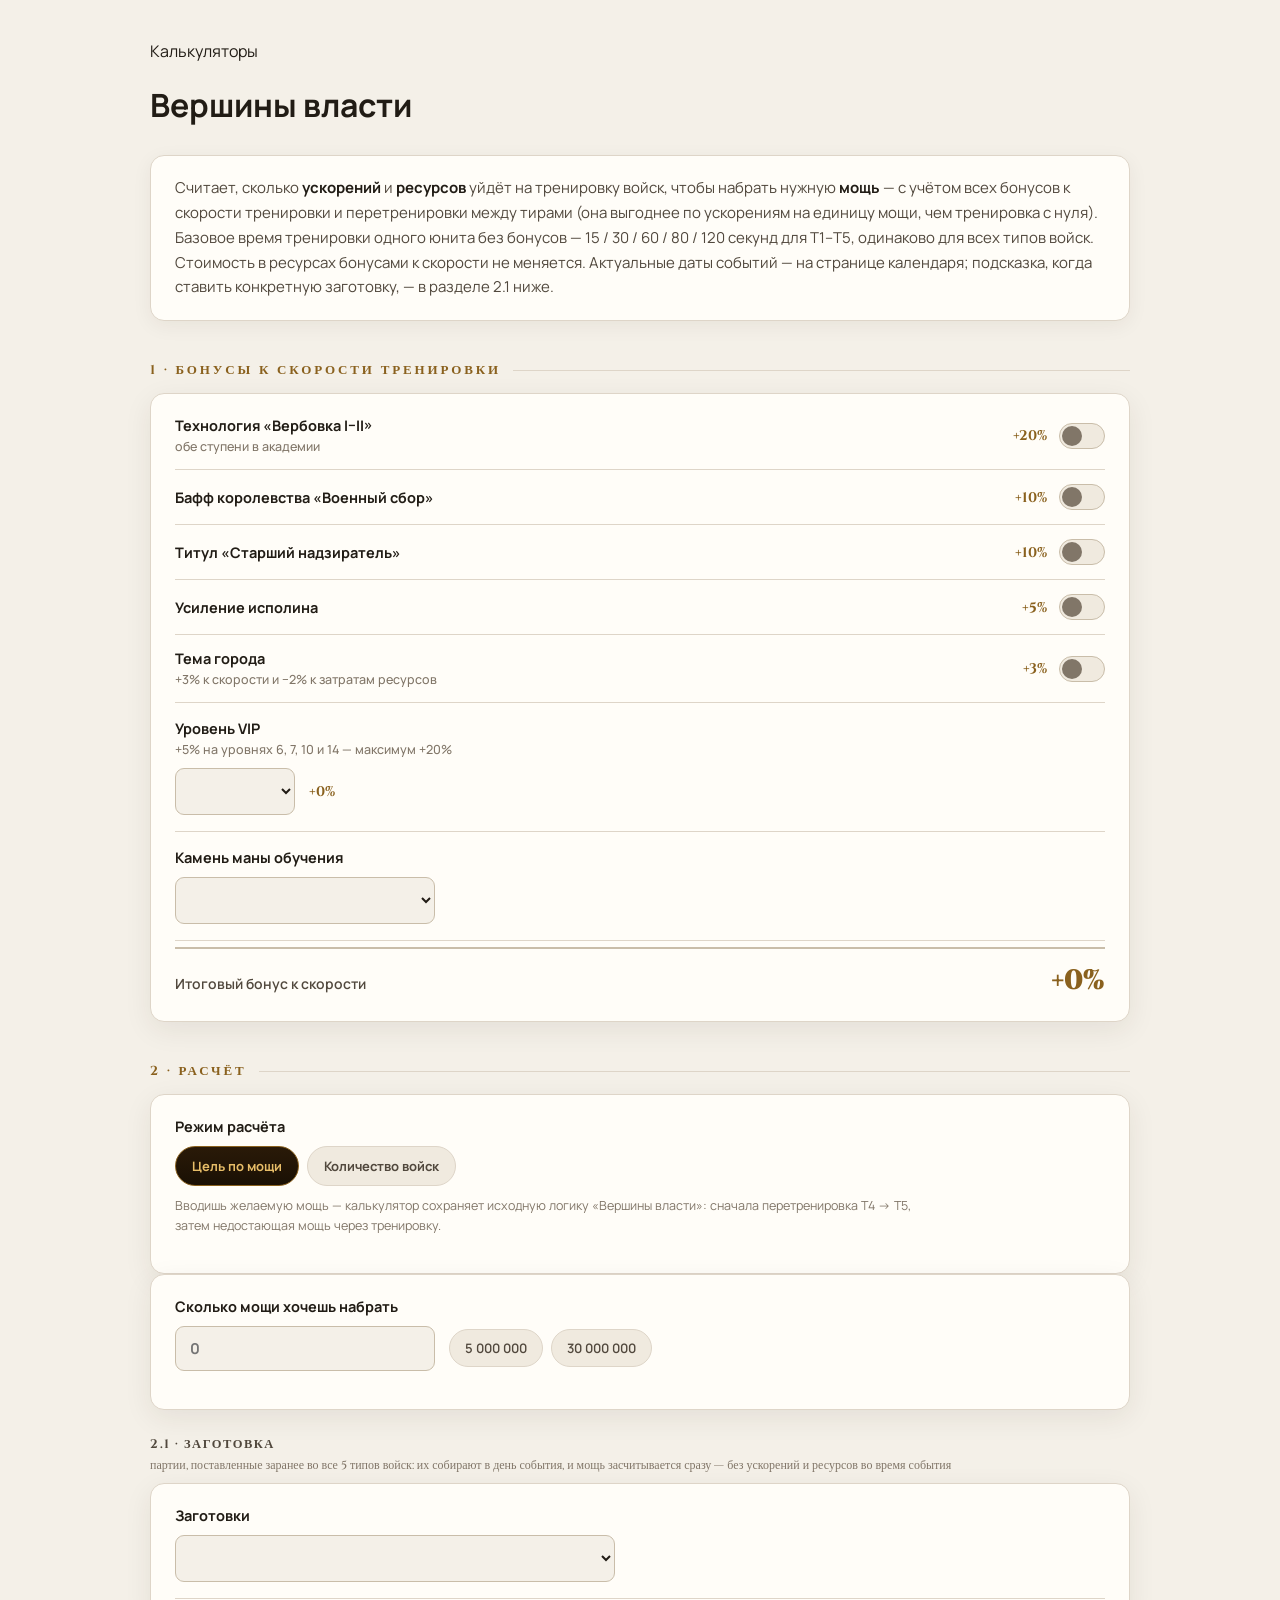
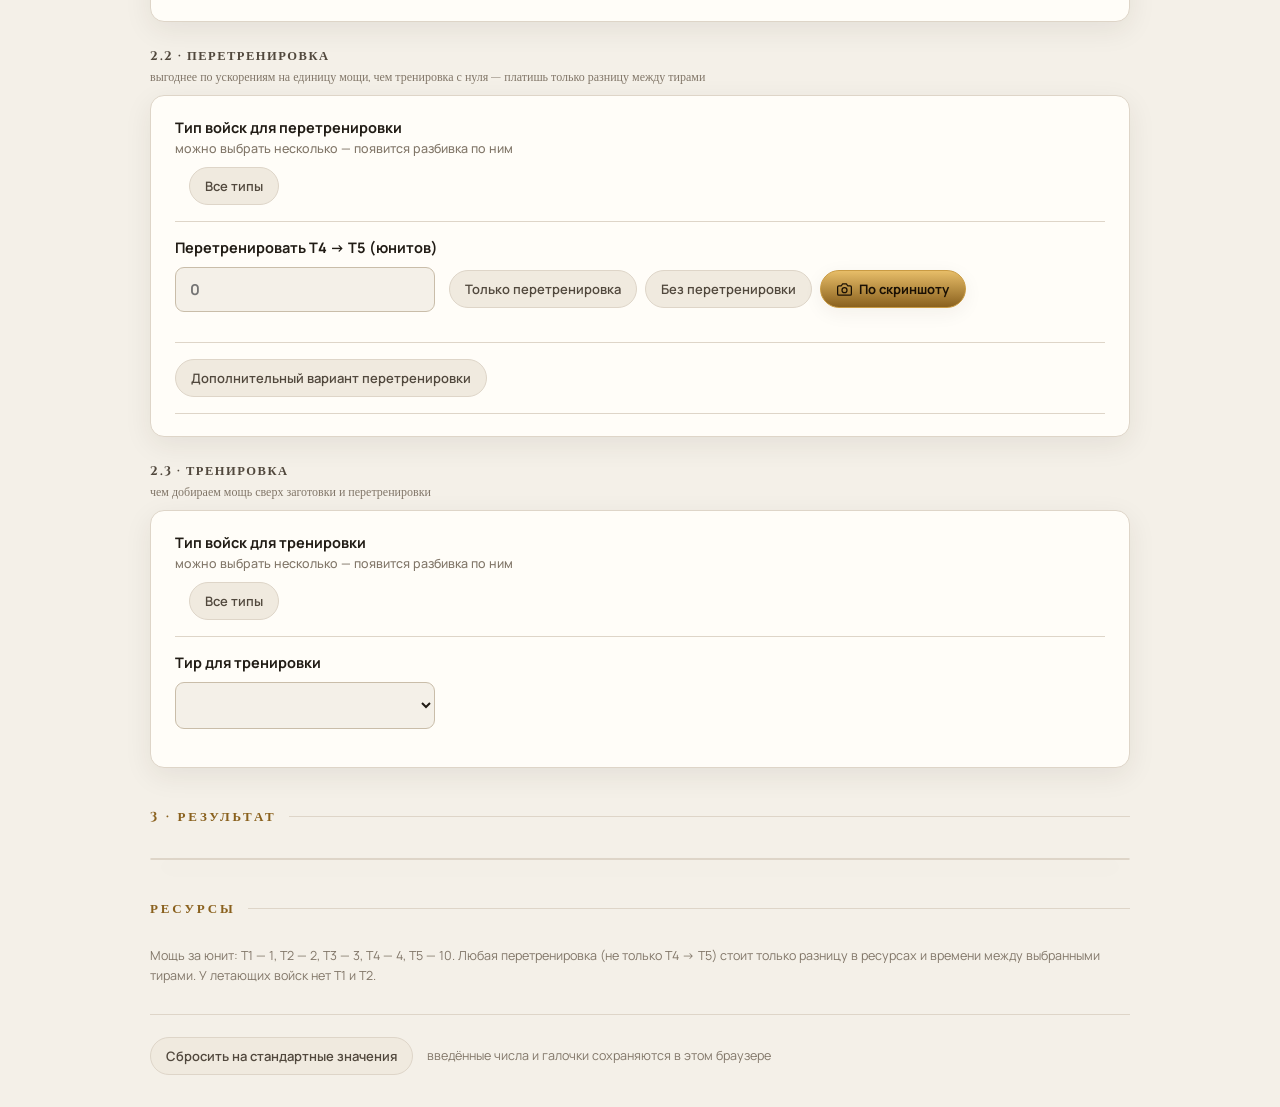
==== commit a66e8d2a: "Add files via upload" ====
--- a/power-peak.html
+++ b/power-peak.html
@@ -1,15 +1,16 @@
 <!DOCTYPE html>
+
 <html lang="ru">
 <head>
-<meta charset="UTF-8" />
-<meta name="viewport" content="width=device-width, initial-scale=1.0" />
+<meta charset="utf-8"/>
+<meta content="width=device-width, initial-scale=1.0" name="viewport"/>
 <title>Калькулятор «Вершины власти» — тренировка войск Call of Dragons | AKAME</title>
-<meta name="description" content="Сколько ускорений и ресурсов нужно на тренировку войск в Call of Dragons, чтобы набрать нужную мощь: с учётом всех бонусов к скорости тренировки и перетренировки между любыми тирами." />
-<link rel="canonical" href="https://callofdragons.ru/calculators/power-peak.html" />
-<link rel="preconnect" href="https://fonts.googleapis.com">
-<link rel="preconnect" href="https://fonts.gstatic.com" crossorigin>
-<link href="https://fonts.googleapis.com/css2?family=Cinzel:wght@500;700;900&family=Manrope:wght@400;500;600;700&display=swap" rel="stylesheet">
-<link rel="stylesheet" href="../styles.css?v=5e5e803d" />
+<meta content="Сколько ускорений и ресурсов нужно на тренировку войск в Call of Dragons, чтобы набрать нужную мощь: с учётом всех бонусов к скорости тренировки и перетренировки между любыми тирами." name="description"/>
+<link href="https://callofdragons.ru/calculators/power-peak.html" rel="canonical"/>
+<link href="https://fonts.googleapis.com" rel="preconnect"/>
+<link crossorigin="" href="https://fonts.gstatic.com" rel="preconnect"/>
+<link href="https://fonts.googleapis.com/css2?family=Cinzel:wght@500;700;900&amp;family=Manrope:wght@400;500;600;700&amp;display=swap" rel="stylesheet"/>
+<link href="../styles.css?v=5e5e803d" rel="stylesheet">
 <script>
 // Тема ставится до первой отрисовки — иначе при тёмной теме страница моргает светлой.
 try { document.documentElement.setAttribute('data-theme', localStorage.getItem('akame-theme') || 'light'); } catch (e) {}
@@ -19,10 +20,6 @@
 перебивает браузерный [hidden]{display:none} — без этого правила модалка
 остаётся видимой (и её не скрыть через .hidden), несмотря на атрибут. */
 [hidden] { display: none !important; }
-
-
-.pp-prep-bonus-inline { margin-top: 12px; padding: 16px 18px; background: var(--surface); border: 1px solid var(--line); border-radius: var(--radius); box-shadow: var(--shadow-soft); }
-.pp-prep-bonus-inline .pp-row { cursor: pointer; }
 
 .pp-main { padding: 40px 32px 32px; }
 .pp-wrap { max-width: 980px; margin: 0 auto; }
@@ -161,7 +158,6 @@
 .pp-tile-val { font-size: 26px; }
 }
 </style>
-
 <style>
 /* Дополнения для режима ручного количества — исходный CSS калькулятора сохранён выше. */
 .pp-mode-card { margin-top: 14px; }
@@ -182,39 +178,11 @@
 
 @media (max-width:600px){ .pp-main{padding:24px 14px 24px}.pp-card.pad{padding:18px 16px}.pp-tr{grid-template-columns:1fr;gap:5px}.pp-tr.head{display:none}.pp-td{text-align:left}.pp-mode-btn{flex:1} }
 </style>
-</head>
+</link></head>
 <body>
-
-<header class="nav" id="ppNav">
-<div class="nav-inner">
-<a href="../index.html" class="brand">
-<span class="brand-mark"></span>
-<span class="brand-text">AKAME<small>callofdragons.ru</small></span>
-</a>
-<nav class="nav-links">
-<a href="../index.html#videos">Видео</a>
-<a href="../index.html#tier">Тир-лист</a>
-<a href="../index.html#social">Соцсети</a>
-</nav>
-<div class="nav-spacer"></div>
-<button class="nav-icon-btn" id="ppTheme" aria-label="Тема" title="Сменить тему"></button>
-<a class="nav-cta" href="https://www.youtube.com/@AkameLIFE?sub_confirmation=1" target="_blank" rel="noopener">
-<svg viewBox="0 0 24 24" width="18" height="18"><path d="M23 6.2s-.2-1.6-.9-2.3c-.8-.9-1.8-.9-2.2-1C16.7 2.5 12 2.5 12 2.5s-4.7 0-7.9.4c-.4 0-1.4.1-2.2 1-.7.7-.9 2.3-.9 2.3S.8 8 .8 9.9v1.8c0 1.9.2 3.7.2 3.7s.2 1.6.9 2.3c.8.9 1.9.9 2.4 1 1.7.2 7.4.4 7.4.4s4.7 0 7.9-.4c.4 0 1.4-.1 2.2-1 .7-.7.9-2.3.9-2.3s.2-1.9.2-3.7v-1.8C23.2 8 23 6.2 23 6.2zM9.7 13.7V7.4l6.2 3.2-6.2 3.1z"/></svg>
-Подписаться
-</a>
-<button class="nav-icon-btn nav-burger" id="ppBurger" aria-label="Меню" aria-expanded="false"></button>
-</div>
-<nav class="nav-menu" id="ppMenu" hidden>
-<a href="../index.html#videos">Видео</a>
-<a href="../index.html#tier">Тир-лист</a>
-<a href="../index.html#social">Соцсети</a>
-</nav>
-</header>
 
 <main class="pp-main">
 <div class="pp-wrap">
-
-<a class="pp-back" href="../index.html">← На главную</a>
 
 <div class="section-head" style="margin-bottom:0;">
 <div>
@@ -222,11 +190,9 @@
 <h1 class="section-title">Вершины власти</h1>
 </div>
 </div>
-
 <div class="pp-lead">
 Считает, сколько <b>ускорений</b> и <b>ресурсов</b> уйдёт на тренировку войск, чтобы набрать нужную <b>мощь</b> — с учётом всех бонусов к скорости тренировки и перетренировки между тирами (она выгоднее по ускорениям на единицу мощи, чем тренировка с нуля). Базовое время тренировки одного юнита без бонусов — 15 / 30 / 60 / 80 / 120 секунд для T1–T5, одинаково для всех типов войск. Стоимость в ресурсах бонусами к скорости не меняется. Актуальные даты событий — на странице <a href="../calendar.html">календаря</a>; подсказка, когда ставить конкретную заготовку, — в разделе 2.1 ниже.
 </div>
-
 <div class="pp-step">1 · Бонусы к скорости тренировки</div>
 <div class="pp-card" id="ppToggles">
 <div class="pp-row" data-toggle="recruit">
@@ -253,36 +219,32 @@
 </div>
 <div class="pp-row-right"><span class="pp-bonus">+3%</span><div class="pp-sw"><div class="pp-sw-knob"></div></div></div>
 </div>
-
 <div class="pp-field">
 <label class="pp-label">Уровень VIP
 <span class="sub">+5% на уровнях 6, 7, 10 и 14 — максимум +20%</span>
 </label>
 <div class="pp-inline">
-<select id="ppVip" class="pp-select" style="max-width:120px;"></select>
+<select class="pp-select" id="ppVip" style="max-width:120px;"></select>
 <span class="pp-bonus" id="ppVipBonus">+0%</span>
 </div>
 </div>
-
 <div class="pp-field">
 <label class="pp-label">Камень маны обучения</label>
-<select id="ppStone" class="pp-select"></select>
-</div>
-
+<select class="pp-select" id="ppStone"></select>
+</div>
 <div class="pp-total">
 <span class="pp-total-lbl">Итоговый бонус к скорости</span>
 <span class="pp-total-val" id="ppTotalBonus">+0%</span>
 </div>
 <div class="pp-total-sub" id="ppTotalSub"></div>
 </div>
-
 <div class="pp-step">2 · Расчёт</div>
 <div class="pp-card pad pp-mode-card">
 <div class="pp-field">
 <label class="pp-label">Режим расчёта</label>
 <div class="pp-mode-switch" id="ppModeSwitch">
-<button type="button" class="pp-mode-btn active" data-mode="target">Цель по мощи</button>
-<button type="button" class="pp-mode-btn" data-mode="manual">Количество войск</button>
+<button class="pp-mode-btn active" data-mode="target" type="button">Цель по мощи</button>
+<button class="pp-mode-btn" data-mode="manual" type="button">Количество войск</button>
 </div>
 <div class="pp-mode-desc" id="ppModeDesc">Вводишь желаемую мощь — калькулятор сохраняет исходную логику «Вершины власти»: сначала перетренировка T4 → T5, затем недостающая мощь через тренировку.</div>
 </div>
@@ -291,25 +253,23 @@
 <div class="pp-field">
 <label class="pp-label">Сколько мощи хочешь набрать</label>
 <div class="pp-inline">
-<input type="text" id="ppTarget" class="pp-input" placeholder="0" inputmode="numeric" autocomplete="off">
+<input autocomplete="off" class="pp-input" id="ppTarget" inputmode="numeric" placeholder="0" type="text"/>
 <div class="pp-quick-row">
-<button type="button" class="pp-quick" data-target="5000000">5 000 000</button>
-<button type="button" class="pp-quick" data-target="30000000">30 000 000</button>
-</div>
-</div>
-</div>
-</div>
-
+<button class="pp-quick" data-target="5000000" type="button">5 000 000</button>
+<button class="pp-quick" data-target="30000000" type="button">30 000 000</button>
+</div>
+</div>
+</div>
+</div>
 <div class="pp-subhead">2.1 · Заготовка
 <span class="sub">партии, поставленные заранее во все 5 типов войск: их собирают в день события, и мощь засчитывается сразу — без ускорений и ресурсов во время события</span>
 </div>
 <div class="pp-card pad">
 <div class="pp-field">
 <label class="pp-label">Заготовки</label>
-<select id="ppPrep" class="pp-select" style="max-width:440px;"></select>
+<select class="pp-select" id="ppPrep" style="max-width:440px;"></select>
 <div class="pp-prep-info" id="ppPrepInfo"></div>
 </div>
-
 <div class="pp-field" id="ppPrepTimeField" style="display:none;">
 <div class="pp-bonus-row">
 <label class="pp-label" style="margin-bottom:0;">Время тренировки заготовки
@@ -317,61 +277,18 @@
 </label>
 <div class="pp-inline" style="gap:10px;">
 <label class="pp-check">
-<input type="checkbox" id="ppPrepCustomBonusOn">
+<input id="ppPrepCustomBonusOn" type="checkbox"/>
 Отдельные бонусы для заготовки
 </label>
-<button type="button" class="pp-quick" id="ppPrepBonusEdit" style="display:none;">Настроить</button>
-</div>
-</div>
-<div id="ppPrepBonusModal" class="pp-prep-bonus-inline" hidden>
-
-<div class="pp-subhead" style="margin-top:14px;">Отдельные бонусы для заготовки</div>
-<div class="pp-hint">Не меняет расчёт перетренировки и тренировки ниже — только время и дату для заготовки.</div>
-
-<div class="pp-row" data-ptoggle="recruit">
-<div class="pp-row-lbl">Технология «Вербовка I–II»</div>
-<div class="pp-row-right"><span class="pp-bonus">+20%</span><div class="pp-sw"><div class="pp-sw-knob"></div></div></div>
-</div>
-<div class="pp-row" data-ptoggle="kingdom">
-<div class="pp-row-lbl">Бафф королевства «Военный сбор»</div>
-<div class="pp-row-right"><span class="pp-bonus">+10%</span><div class="pp-sw"><div class="pp-sw-knob"></div></div></div>
-</div>
-<div class="pp-row" data-ptoggle="title">
-<div class="pp-row-lbl">Титул «Старший надзиратель»</div>
-<div class="pp-row-right"><span class="pp-bonus">+10%</span><div class="pp-sw"><div class="pp-sw-knob"></div></div></div>
-</div>
-<div class="pp-row" data-ptoggle="titan">
-<div class="pp-row-lbl">Усиление исполина</div>
-<div class="pp-row-right"><span class="pp-bonus">+5%</span><div class="pp-sw"><div class="pp-sw-knob"></div></div></div>
-</div>
-<div class="pp-row" data-ptoggle="cityTheme">
-<div class="pp-row-lbl">Тема города</div>
-<div class="pp-row-right"><span class="pp-bonus">+3%</span><div class="pp-sw"><div class="pp-sw-knob"></div></div></div>
-</div>
-
-<div class="pp-field">
-<label class="pp-label">Уровень VIP</label>
-<select id="ppPrepBonusVip" class="pp-select" style="max-width:140px;"></select>
-</div>
-<div class="pp-field">
-<label class="pp-label">Камень маны обучения</label>
-<select id="ppPrepBonusStone" class="pp-select"></select>
-</div>
-
-<div class="pp-total">
-<span class="pp-total-lbl">Итоговый бонус для заготовки</span>
-<span class="pp-total-val" id="ppPrepBonusModalTotal">+0%</span>
-</div>
-
-
+<button class="pp-quick" id="ppPrepBonusEdit" style="display:none;" type="button">Настроить</button>
+</div>
 </div>
 <div class="pp-inline" style="margin-top:10px;">
-<span class="pp-bonus" style="font-size:19px;" id="ppPrepTimeValue"></span>
+<span class="pp-bonus" id="ppPrepTimeValue" style="font-size:19px;"></span>
 </div>
 <div class="pp-advice" id="ppPrepAdvice"></div>
 </div>
 </div>
-
 <div class="pp-subhead">2.2 · Перетренировка
 <span class="sub">выгоднее по ускорениям на единицу мощи, чем тренировка с нуля — платишь только разницу между тирами</span>
 </div>
@@ -382,57 +299,51 @@
 </label>
 <div class="pp-inline">
 <div class="chips" id="ppRetrainTypeChips"></div>
-<button type="button" class="pp-quick" id="ppRetrainAllTypes">Все типы</button>
-</div>
-</div>
-
-<div class="pp-field pp-manual-retrain-ui" id="ppManualRetrainUI" hidden>
+<button class="pp-quick" id="ppRetrainAllTypes" type="button">Все типы</button>
+</div>
+</div>
+<div class="pp-field pp-manual-retrain-ui" hidden="" id="ppManualRetrainUI">
 <label class="pp-label">Перетренировка T4 → T5
 <span class="sub">введите количество отдельно для каждого типа войск</span>
 </label>
 <div class="pp-manual-grid" id="ppManualRetrainInputs"></div>
 </div>
-
 <div class="pp-field pp-target-retrain-amount">
 <label class="pp-label">Перетренировать T4 → T5 (юнитов)</label>
 <div class="pp-inline">
-<input type="text" id="ppRetrain" class="pp-input" placeholder="0" inputmode="numeric" autocomplete="off">
+<input autocomplete="off" class="pp-input" id="ppRetrain" inputmode="numeric" placeholder="0" type="text"/>
 <div class="pp-quick-row">
-<button type="button" class="pp-quick" id="ppOnlyRetrain">Только перетренировка</button>
-<button type="button" class="pp-quick" id="ppNoRetrain">Без перетренировки</button>
-<button type="button" class="pp-scan-btn" id="ppScanBtn">
-<svg viewBox="0 0 24 24" width="15" height="15" fill="none" stroke="currentColor" stroke-width="2" stroke-linecap="round" stroke-linejoin="round"><path d="M23 19a2 2 0 0 1-2 2H3a2 2 0 0 1-2-2V8a2 2 0 0 1 2-2h4l2-3h6l2 3h4a2 2 0 0 1 2 2z"/><circle cx="12" cy="13" r="4"/></svg>
+<button class="pp-quick" id="ppOnlyRetrain" type="button">Только перетренировка</button>
+<button class="pp-quick" id="ppNoRetrain" type="button">Без перетренировки</button>
+<button class="pp-scan-btn" id="ppScanBtn" type="button">
+<svg fill="none" height="15" stroke="currentColor" stroke-linecap="round" stroke-linejoin="round" stroke-width="2" viewbox="0 0 24 24" width="15"><path d="M23 19a2 2 0 0 1-2 2H3a2 2 0 0 1-2-2V8a2 2 0 0 1 2-2h4l2-3h6l2 3h4a2 2 0 0 1 2 2z"></path><circle cx="12" cy="13" r="4"></circle></svg>
 По скриншоту
 </button>
-<input type="file" id="ppScanFile" accept="image/*" hidden>
+<input accept="image/*" hidden="" id="ppScanFile" type="file"/>
 </div>
 </div>
 <div class="pp-hint" id="ppScanResult"></div>
-<div class="pp-scan-available" id="ppScanAvailable" hidden>
+<div class="pp-scan-available" hidden="" id="ppScanAvailable">
 <span id="ppScanAvailableText"></span>
-<button type="button" class="pp-quick" id="ppScanAvailableReset">Сбросить</button>
-</div>
-</div>
-
+<button class="pp-quick" id="ppScanAvailableReset" type="button">Сбросить</button>
+</div>
+</div>
 <div class="pp-field pp-split-area" id="ppSplitRetrainArea" style="display:none;">
 <div class="pp-split-hdr">Перетренировка T4 → T5 — всего <b id="ppSplitRetrainTotal">0</b></div>
 <div class="pp-split-bar" id="ppSplitBarRetrain"></div>
 <div class="pp-split-inputs" id="ppSplitInputsRetrain"></div>
 </div>
-
 <div class="pp-field">
-<button type="button" class="pp-quick" id="ppExtraRetrainToggle">Дополнительный вариант перетренировки</button>
-</div>
-
+<button class="pp-quick" id="ppExtraRetrainToggle" type="button">Дополнительный вариант перетренировки</button>
+</div>
 <div class="pp-field" id="ppExtraRetrainArea" style="display:none;">
 <label class="pp-label">Ещё один диапазон
 <span class="sub">в дополнение к T4 → T5 выше — заполни руками, сколько юнитов каждого типа переводишь</span>
 </label>
-<select id="ppExtraRetrainRange" class="pp-select" style="max-width:220px;"></select>
+<select class="pp-select" id="ppExtraRetrainRange" style="max-width:220px;"></select>
 <div class="pp-split-inputs" id="ppExtraRetrainInputs" style="margin-top:14px;"></div>
 </div>
 </div>
-
 <div class="pp-subhead">2.3 · Тренировка
 <span class="sub">чем добираем мощь сверх заготовки и перетренировки</span>
 </div>
@@ -443,26 +354,24 @@
 </label>
 <div class="pp-inline">
 <div class="chips" id="ppFreshTypeChips"></div>
-<button type="button" class="pp-quick" id="ppFreshAllTypes">Все типы</button>
-</div>
-</div>
-
-<div class="pp-field pp-manual-fresh-ui" id="ppManualFreshUI" hidden>
+<button class="pp-quick" id="ppFreshAllTypes" type="button">Все типы</button>
+</div>
+</div>
+<div class="pp-field pp-manual-fresh-ui" hidden="" id="ppManualFreshUI">
 <label class="pp-label">Тренировка с нуля</label>
 <div class="pp-tier-mode-switch" id="ppManualTierMode">
-<button type="button" class="pp-mode-btn active" data-tier-mode="common">Общий тир для всех</button>
-<button type="button" class="pp-mode-btn" data-tier-mode="personal">Персональный тир</button>
-</div>
-<div id="ppManualCommonTierWrap" class="pp-tier-common-wrap">
+<button class="pp-mode-btn active" data-tier-mode="common" type="button">Общий тир для всех</button>
+<button class="pp-mode-btn" data-tier-mode="personal" type="button">Персональный тир</button>
+</div>
+<div class="pp-tier-common-wrap" id="ppManualCommonTierWrap">
 <label class="pp-label" style="margin-top:14px;">Тир для всех типов</label>
-<select id="ppManualCommonTier" class="pp-select"></select>
+<select class="pp-select" id="ppManualCommonTier"></select>
 </div>
 <div class="pp-manual-grid" id="ppManualFreshInputs"></div>
 </div>
-
 <div class="pp-field pp-target-fresh-tier">
 <label class="pp-label">Тир для тренировки</label>
-<select id="ppFreshTier" class="pp-select"></select>
+<select class="pp-select" id="ppFreshTier"></select>
 <div class="pp-split-area pp-split-after" id="ppSplitFreshArea" style="display:none;">
 <div class="pp-split-hdr">Тренировка с нуля — всего <b id="ppSplitFreshTotal">0</b></div>
 <div class="pp-split-bar" id="ppSplitBarFresh"></div>
@@ -470,36 +379,62 @@
 </div>
 </div>
 </div>
-
 <div class="pp-step">3 · Результат</div>
 <div class="pp-tiles" id="ppTiles"></div>
 <div class="pp-table" id="ppTable"></div>
-
 <div class="pp-step">Ресурсы</div>
 <div class="pp-res" id="ppRes"></div>
 <div id="ppNotes"></div>
-
 <div class="pp-hint">Мощь за юнит: T1 — 1, T2 — 2, T3 — 3, T4 — 4, T5 — 10. Любая перетренировка (не только T4 → T5) стоит только разницу в ресурсах и времени между выбранными тирами. У летающих войск нет T1 и T2.</div>
-
 <div class="pp-reset-row">
-<button type="button" class="pp-quick" id="ppReset">Сбросить на стандартные значения</button>
+<button class="pp-quick" id="ppReset" type="button">Сбросить на стандартные значения</button>
 <span class="pp-reset-note">введённые числа и галочки сохраняются в этом браузере</span>
 </div>
-
 </div>
 </main>
 
-<footer class="footer">
-<div class="footer-inner">
-<a href="../index.html" class="brand">
-<span class="brand-mark"></span>
-<span class="brand-text">AKAME<small>callofdragons.ru</small></span>
-</a>
-
-</div>
-</footer>
-
-
+<div class="vt-modal-backdrop" hidden="" id="ppPrepBonusModal">
+<div aria-modal="true" class="vt-modal" role="dialog">
+<button aria-label="Закрыть" class="vt-modal-close" id="ppPrepBonusModalClose">✕</button>
+<div class="vt-modal-title">Отдельные бонусы для заготовки</div>
+<div class="vt-modal-sub">Не меняет расчёт перетренировки и тренировки ниже — только время и дату для заготовки.</div>
+<div class="pp-row" data-ptoggle="recruit">
+<div class="pp-row-lbl">Технология «Вербовка I–II»</div>
+<div class="pp-row-right"><span class="pp-bonus">+20%</span><div class="pp-sw"><div class="pp-sw-knob"></div></div></div>
+</div>
+<div class="pp-row" data-ptoggle="kingdom">
+<div class="pp-row-lbl">Бафф королевства «Военный сбор»</div>
+<div class="pp-row-right"><span class="pp-bonus">+10%</span><div class="pp-sw"><div class="pp-sw-knob"></div></div></div>
+</div>
+<div class="pp-row" data-ptoggle="title">
+<div class="pp-row-lbl">Титул «Старший надзиратель»</div>
+<div class="pp-row-right"><span class="pp-bonus">+10%</span><div class="pp-sw"><div class="pp-sw-knob"></div></div></div>
+</div>
+<div class="pp-row" data-ptoggle="titan">
+<div class="pp-row-lbl">Усиление исполина</div>
+<div class="pp-row-right"><span class="pp-bonus">+5%</span><div class="pp-sw"><div class="pp-sw-knob"></div></div></div>
+</div>
+<div class="pp-row" data-ptoggle="cityTheme">
+<div class="pp-row-lbl">Тема города</div>
+<div class="pp-row-right"><span class="pp-bonus">+3%</span><div class="pp-sw"><div class="pp-sw-knob"></div></div></div>
+</div>
+<div class="pp-field">
+<label class="pp-label">Уровень VIP</label>
+<select class="pp-select" id="ppPrepBonusVip" style="max-width:140px;"></select>
+</div>
+<div class="pp-field">
+<label class="pp-label">Камень маны обучения</label>
+<select class="pp-select" id="ppPrepBonusStone"></select>
+</div>
+<div class="pp-total">
+<span class="pp-total-lbl">Итоговый бонус для заготовки</span>
+<span class="pp-total-val" id="ppPrepBonusModalTotal">+0%</span>
+</div>
+<div class="vt-modal-btns">
+<button class="pp-quick" id="ppPrepBonusModalDone" type="button">Готово</button>
+</div>
+</div>
+</div>
 <script>
 (function () {
 'use strict';
@@ -804,7 +739,7 @@
 function createTypeChips(container, allBtn, getIds, setIds) {
 TROOP_TYPES.forEach(function (t) {
 var b = document.createElement('button');
-b.className = 'pp-quick chip';
+b.className = 'chip';
 b.dataset.type = t.id;
 b.textContent = t.ru;
 b.addEventListener('click', function () {
@@ -1376,6 +1311,9 @@
 }
 function openPrepBonusModal() { renderPrepBonusModal(); prepBonusModal.hidden = false; }
 function closePrepBonusModal() { prepBonusModal.hidden = true; render(); }
+document.getElementById('ppPrepBonusModalClose').addEventListener('click', closePrepBonusModal);
+document.getElementById('ppPrepBonusModalDone').addEventListener('click', closePrepBonusModal);
+prepBonusModal.addEventListener('click', function (e) { if (e.target === prepBonusModal) closePrepBonusModal(); });
 
 document.getElementById('ppPrepCustomBonusOn').addEventListener('change', function (e) {
 state.prepCustomBonusOn = e.target.checked;
@@ -1384,12 +1322,11 @@
 state.prepCustomToggles = Object.assign({}, state.toggles);
 state.prepCustomVip = state.vip;
 state.prepCustomStone = state.stone;
-}
-render();
-});
-document.getElementById('ppPrepBonusEdit').addEventListener('click', function () {
-  if (prepBonusModal.hidden) openPrepBonusModal(); else closePrepBonusModal();
-});
+openPrepBonusModal();
+}
+render();
+});
+document.getElementById('ppPrepBonusEdit').addEventListener('click', openPrepBonusModal);
 
 // Сколько сейчас даёт дополнительный вариант перетренировки.
 function currentExtraGain() {
